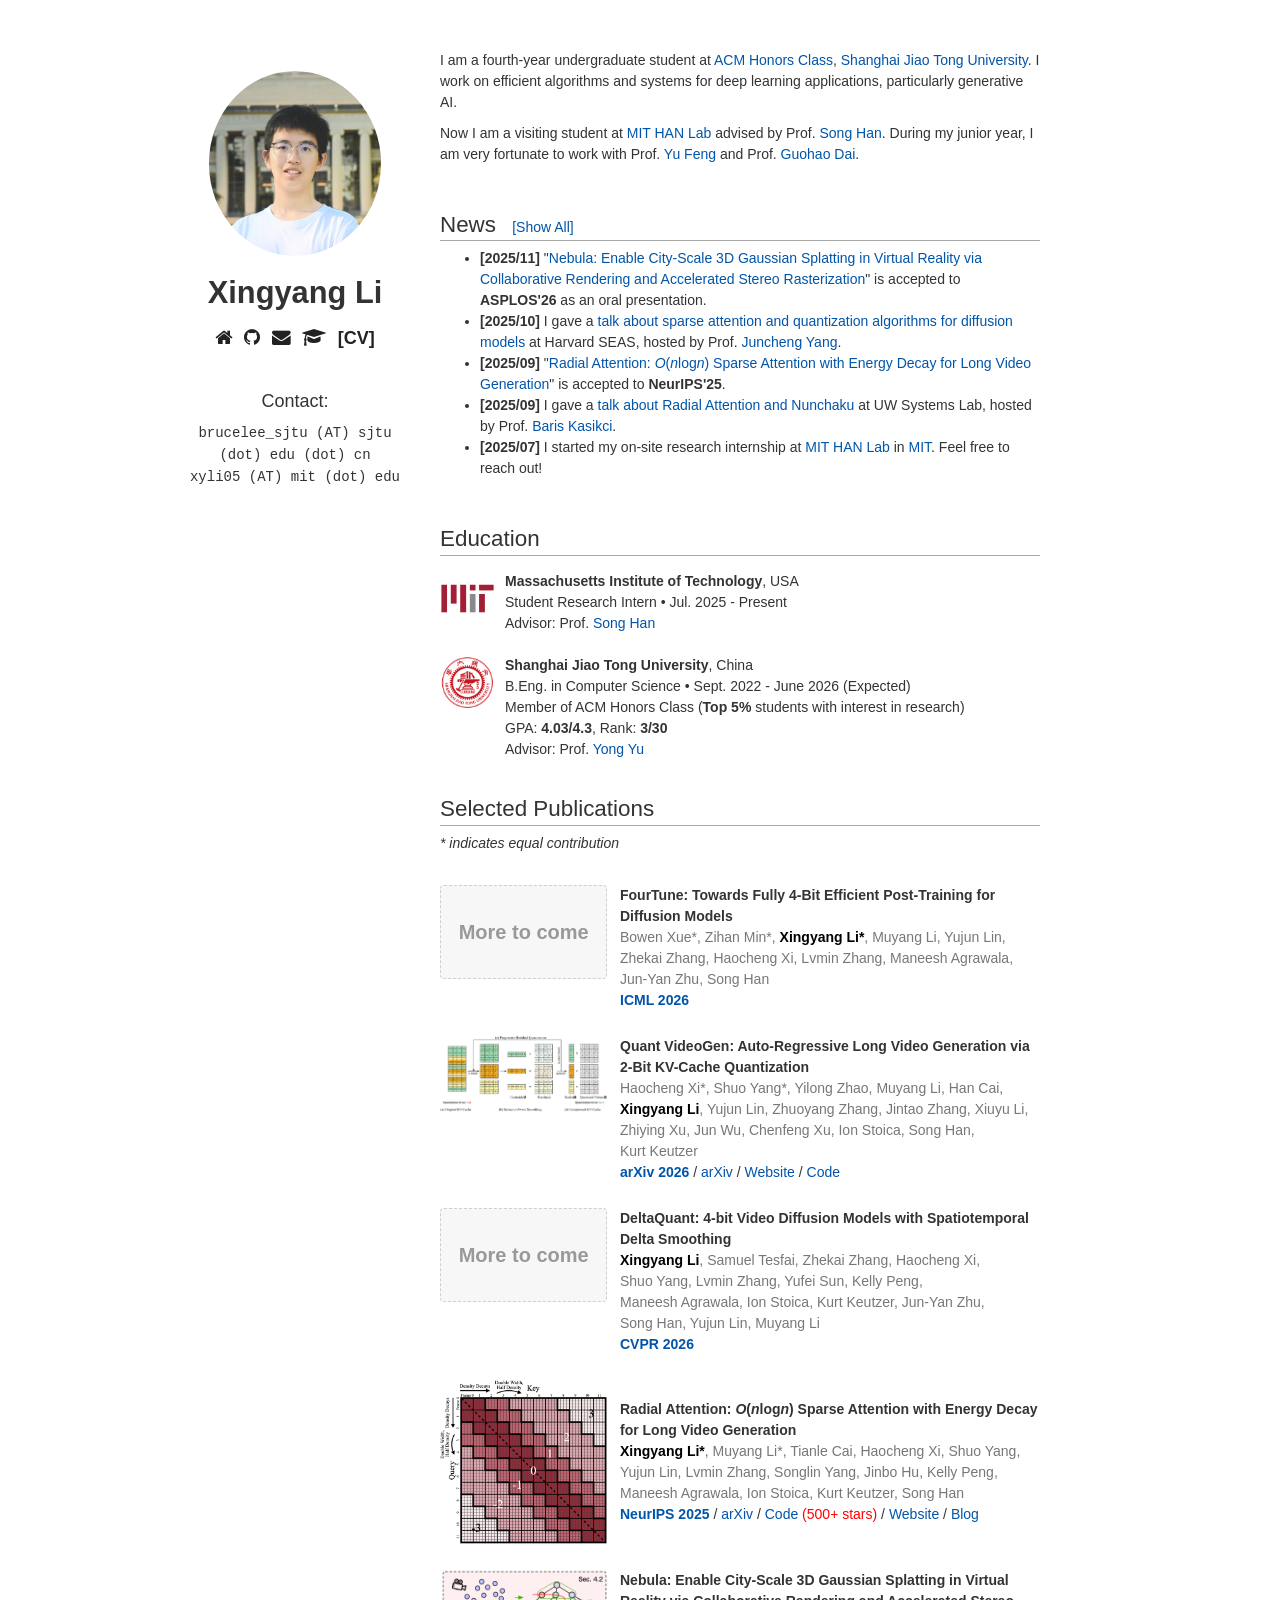
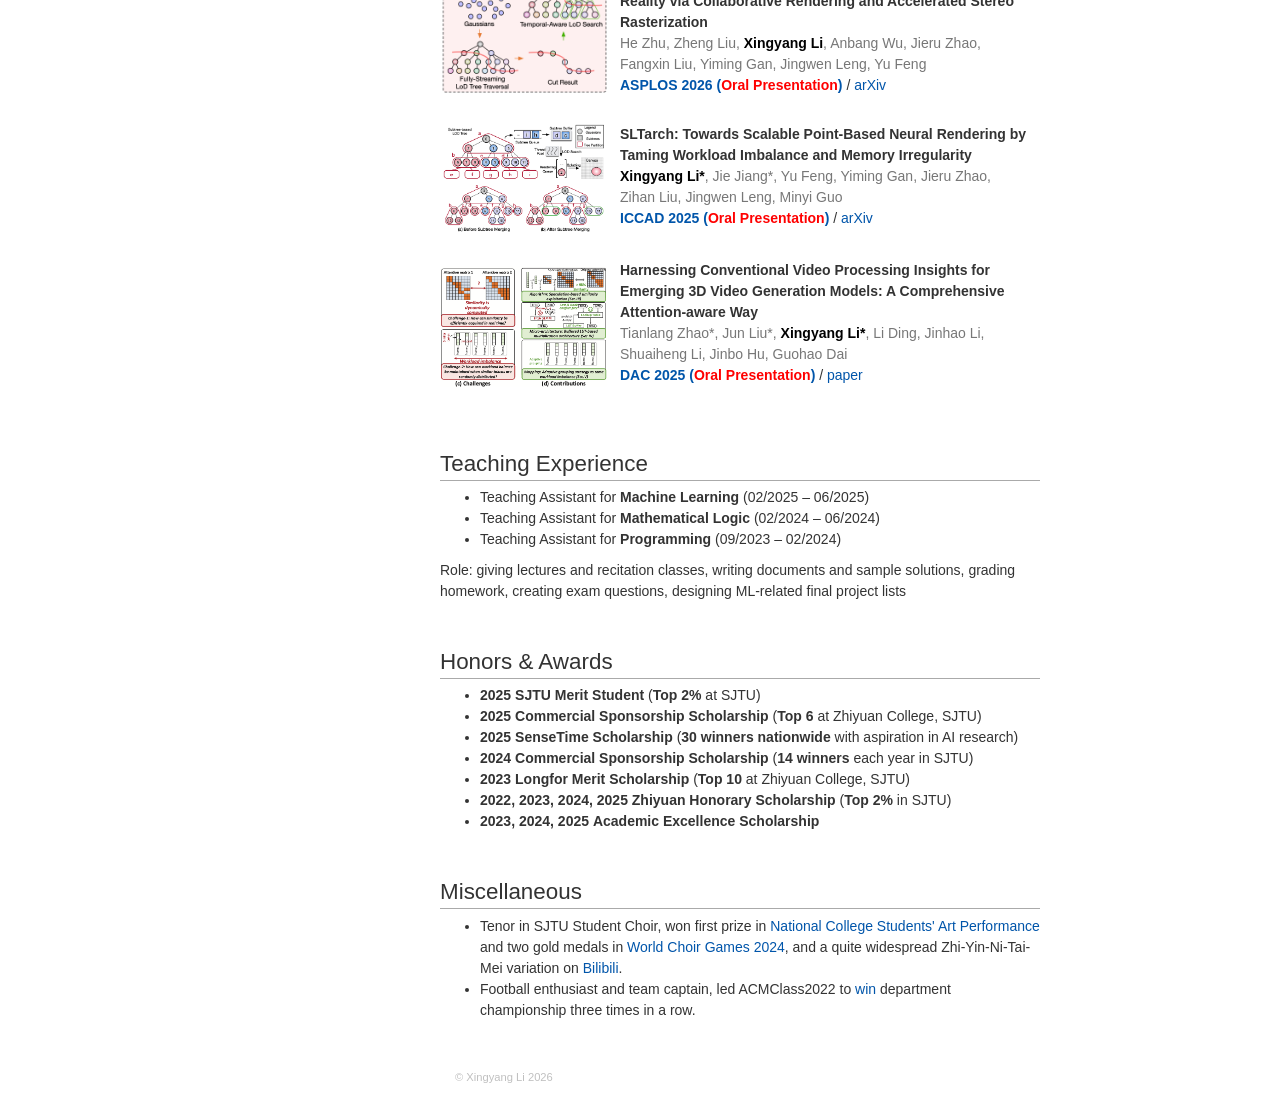
==== index.html @ 93eadad4 "Revert "temp: blank site for visa appointment (revert this commit to restore)" This reverts commit d" ====
<!doctype html>
<html>
  <head>
    <!-- Global Site Tag (gtag.js) - Google Analytics -->
    <script async src="https://www.googletagmanager.com/gtag/js?id=UA-106869316-1"></script>
    <script>
      window.dataLayer = window.dataLayer || [];
      function gtag(){dataLayer.push(arguments)};
      gtag('js', new Date());

      gtag('config', 'UA-106869316-1');
    </script>

    <!-- Disable cache -->
    <meta http-equiv='cache-control' content='no-cache'> 
    <meta http-equiv='expires' content='0'> 
    <meta http-equiv='pragma' content='no-cache'>

    <meta charset="utf-8">
    <meta http-equiv="X-UA-Compatible" content="chrome=1">
    <title>Xingyang Li's Homepage</title>

    <link rel="icon" type="image/png" href="./images/ACMClass.png">
    <link rel="stylesheet" href="stylesheets/styles.css">
    <link rel="stylesheet" href="stylesheets/pygment_trac.css">
    <link rel="stylesheet" href="stylesheets/bootstrap.min.css">
    <link rel="stylesheet" href="stylesheets/font-awesome.min.css">

    <link rel="stylesheet" href="stylesheets/special.css">
    <style>
      /* Match https://www.linji.me typography and spacing */
      body {
        font-family: "lucida grande", "lucida sans unicode", lucida, "Helvetica Neue", Helvetica, Arial, sans-serif !important;
        font-size: 14px !important;
        line-height: 1.5 !important;
        padding: 50px !important;
      }

      h1 {
        font-family: "lucida grande", "lucida sans unicode", lucida, "Helvetica Neue", Helvetica, Arial, sans-serif !important;
        font-size: 250% !important;
      }

      h2 {
        font-size: 160% !important;
      }

      h3 {
        font-size: 110% !important;
      }

      .wrapper {
        width: 800px !important;
        max-width: none !important;
        margin: 0 auto !important;
      }

      header {
        width: 230px !important;
        float: left !important;
        position: fixed !important;
        transform: translateX(-60px) !important;
        padding-right: 0 !important;
      }

      section {
        width: 600px !important;
        float: right !important;
        box-sizing: border-box !important;
        padding-left: 0 !important;
        margin-left: 0 !important;
      }

      @media print, screen and (max-width: 1100px) {
        div.wrapper {
          width: auto !important;
          max-width: 760px !important;
          margin: 0 auto !important;
        }

        header,
        section,
        footer {
          float: none !important;
          position: static !important;
          width: 100% !important;
          max-width: 760px !important;
          margin-left: auto !important;
          margin-right: auto !important;
        }

        header {
          transform: none !important;
          padding-right: 0 !important;
          text-align: center !important;
          margin-bottom: 20px !important;
        }

        header h1,
        header h4,
        header p,
        header div {
          text-align: center !important;
        }

        header .image.avatar {
          display: block !important;
          margin: 0 auto 16px auto !important;
        }

        header .image.avatar img {
          display: block !important;
          width: 180px !important;
          max-width: 55vw !important;
          margin: 0 auto !important;
        }

        section {
          padding-left: 0 !important;
          margin: 0 !important;
        }
      }

      @media print, screen and (max-width: 480px) {
        body {
          padding: 15px !important;
        }
      }
    </style>


    <meta name="viewport" content="width=device-width">
    
    <!--[if lt IE 9]>
    <script src="//html5shiv.googlecode.com/svn/trunk/html5.js"></script>
    <![endif]-->

  </head>

  <body>
    <div class="wrapper">
      <header>
        <br />
        <div align="center">
            <span class="image avatar" >
    		  <img src="images/self-202509.jpg" ></img>
            </span>
        </div>
        <h1><b>Xingyang Li</b></h1>

        <p>
            <a href="https://acm.sjtu.edu.cn/~xyli"><font color="#222"><i class="fa fa-home fa-lg"></i></font></a> &nbsp
            <a href="https://github.com/radioheading"><font color="#222"><i class="fa fa-github fa-lg"></i> </font></a> &nbsp
            <a href="mailto:brucelee_sjtu@sjtu.edu.cn"><font color="#222"><i class="fa fa-envelope fa-lg"></i> </font></a> &nbsp
            <a href="https://scholar.google.com/citations?user=BbEZr2gAAAAJ&hl=en"><font color="#222"><i class="fa fa-graduation-cap fa-lg"></i> </font></a> &nbsp
            <a href="files/xingyangli_CV.pdf"><font color="#222" style="font-size: 18px; vertical-align: middle;"><b>[CV]</b></font></a>
        </p>
        <br />

        <h4>Contact:</h4>
        <p>
            <div><font face="courier">brucelee_sjtu (AT) sjtu (dot) edu (dot) cn </font> </div>
            <div><font face="courier">xyli05 (AT) mit (dot) edu </font> </div>
        </p>

        
      </header>


      <section class="outer">
      		<!-- About Me -->
      		<section  id="about">
	    	    <!-- <h2>About Me</h2> -->
                    <p>I am a fourth-year undergraduate student at <a href="https://acm.sjtu.edu.cn">ACM Honors Class</a>, <a href="https://www.sjtu.edu.cn/">Shanghai Jiao Tong University</a>. I work on efficient algorithms and systems for deep learning applications, particularly generative AI.</p>

	    			<p>Now I am a visiting student at <a href="https://hanlab.mit.edu/">MIT HAN Lab</a> advised by Prof. <a href="https://songhan.mit.edu/">Song Han</a>. During my junior year, I am very fortunate to work with Prof. <a href="https://yufenguofr.github.io">Yu Feng</a> and Prof. <a href="https://dai.sjtu.edu.cn/pepledetail.html?id=218">Guohao Dai</a>.</p>

				</section>

            <!-- News -->
            <section id="news">
                <h2>News
                    <span id="news-toggle" style="cursor: pointer; font-size: 14px; color: #0055AA; margin-left: 10px;">[Show All]</span>
                </h2>
                <ul id="news-list">
                    <li><b>[2025/11]</b> "<a href="https://arxiv.org/abs/2512.20495">Nebula: Enable City-Scale 3D Gaussian Splatting in Virtual Reality via Collaborative Rendering and Accelerated Stereo Rasterization</a>" is accepted to <b>ASPLOS'26</b> as an oral presentation.</li>
                    <li><b>[2025/10]</b> I gave a <a href="images/HarvardTalk.jpg">talk about sparse attention and quantization algorithms for diffusion models</a> at Harvard SEAS, hosted by Prof. <a href="https://junchengyang.com">Juncheng Yang</a>.</li>
                    <li><b>[2025/09]</b> "<a href="https://arxiv.org/abs/2506.19852">Radial Attention: <i>O</i>(<i>n</i>log<i>n</i>) Sparse Attention with Energy Decay for Long Video Generation</a>" is accepted to <b>NeurIPS'25</b>.</li>
                    <li><b>[2025/09]</b> I gave a <a href="images/UWTalk.jpg">talk about Radial Attention and Nunchaku</a> at UW Systems Lab, hosted by Prof. <a href="https://homes.cs.washington.edu/~baris/">Baris Kasikci</a>.</li>
                    <li><b>[2025/07]</b> I started my on-site research internship at <a href="https://hanlab.mit.edu/">MIT HAN Lab</a> in <a href="https://mit.edu/">MIT</a>. Feel free to reach out!</li>
                    <li class="news-hidden" style="display: none;"><b>[2025/07]</b> "<a href="https://arxiv.org/abs/2507.21499">SLTarch: Towards Scalable Point-Based Neural Rendering by Taming Workload Imbalance and Memory Irregularity</a>" is accepted to <b>ICCAD'25</b>.</li>
                    <li class="news-hidden" style="display: none;"><b>[2025/04]</b> "Our final paper of the course Computer Vision <a href="https://arxiv.org/abs/2501.15058">KETA: Kinematic-Phrases-Enhanced Text-to-Motion Generation via Fine-grained Alignment</a>" is accepted to <b>IJCNN'25</b>.</li>
                    <li class="news-hidden" style="display: none;"><b>[2025/02]</b> "<a href="https://dai.sjtu.edu.cn/my_file/pdf/64e0dc2d-66d6-46b6-9ea1-99c90e1cf293.pdf">Harnessing Conventional Video Processing Insights for Emerging 3D Video Generation Models: A Comprehensive Attention-aware Way</a>" is accepted to <b>DAC'25</b>.</li>
                    <li class="news-hidden" style="display: none;"><b>[2025/02]</b> I became the teaching assistant of the course <b>Machine Learning</b> (CS3308@SJTU, 2025 Spring), taught by Prof. Weinan Zhang.</li>
                    <li class="news-hidden" style="display: none;"><b>[2024/07]</b> Ended a wonderful period with SJTU Student Choir in <b>World Choir Games 2024</b> in Auckland, New Zealand. We earned <b>two gold medals</b> and one area championship!</li>
                    <li class="news-hidden" style="display: none;"><b>[2024/02]</b> I became the teaching assistant of the course <b>Mathematical Logic</b> (CS2950@SJTU, 2024 Spring), taught by Prof. Qiang Yin.</li>
                    <li class="news-hidden" style="display: none;"><b>[2023/09]</b> I became the teaching assistant of the course <b>Programming</b> (CS1953@SJTU, 2023 Fall).</li>
                    <li class="news-hidden" style="display: none;"><b>[2022/08]</b> I was admitted to <b>ACM Honors Class</b>, Zhiyuan College, Shanghai Jiao Tong University.</li>
                </ul>
            </section>
			
			<!-- Education -->
			<section  id="education">
	            <h2>Education</h2>
	            <div class="media">
                    <table width="100%" align="center" border="0">
                        <span class="pull-left"><img src="./images/mit.png" width="55px" height="55px"/></span>
                        <div class="media-body">
                            <div><span style="font-weight: bold">Massachusetts Institute of Technology</span>, USA </div>
                            <div>Student Research Intern &bull; Jul. 2025 - Present </div>
                            <div>Advisor: Prof. <a href="https://songhan.mit.edu/">Song Han</a></div>
                        </div>
                    </table>
                    <br>
                    <table width="100%" align="center" border="0">
    	                <span class="pull-left"><img src="./images/sjtu.png" width="55px" height="55px"/></span>
    	                <div class="media-body">
    	                    <div><span style="font-weight: bold">Shanghai Jiao Tong University</span>, China </div>
    	                    <div>B.Eng. in Computer Science &bull; Sept. 2022 - June 2026 (Expected)</div>
                            <div>Member of ACM Honors Class (<b>Top 5%</b> students with interest in research)</div>
                            <div>GPA: <b>4.03/4.3</b>, Rank: <b>3/30</b></div>
                            <div>Advisor: Prof. <a href="https://apex.sjtu.edu.cn/members/yyu">Yong Yu</a></div>
    	                </div>
                    </table>
	            </div>
        	</section>
			
            <!-- Research -->
            <section  id="research">
	            <h2>Selected Publications</h2>
                <p><i>* indicates equal contribution</i></p>

                <br>  <!--some padding-->

                <!-- FourTune -->
                <section class="pub">
                    <table width="100%" align="center" border="0">
                        <tr>
                            <td width="30%" valign="top">
                                <div class="paper-placeholder" aria-label="FourTune image placeholder">More to come</div>
                            </td>
                            <td width="70%" align="center">
                                <div class="title">FourTune: Towards Fully 4-Bit Efficient Post-Training for Diffusion Models</div>
                                <div class="authors">
                                  <span class="author">Bowen Xue*</span>,
                                  <span class="author">Zihan Min*</span>,
                                  <span class="me">Xingyang Li*</span>,
                                  <span class="author">Muyang Li</span>,
                                  <span class="author">Yujun Lin</span>,
                                  <span class="author">Zhekai Zhang</span>,
                                  <span class="author">Haocheng Xi</span>,
                                  <span class="author">Lvmin Zhang</span>,
                                  <span class="author">Maneesh Agrawala</span>,
                                  <span class="author">Jun-Yan Zhu</span>,
                                  <span class="author">Song Han</span>
                                </div>
                                <div>
                                    <span class="tag"><b>ICML 2026</b></span>
                                </div>
                            </td>
                        </tr>
                    </table>
                </section>

                <!-- Quant VideoGen -->
                <section class="pub">
                    <table width="100%" align="center" border="0">
                        <tr>
                            <td width="30%" valign="top">
                                <a href="https://arxiv.org/abs/2602.02958" class="image"><img src="images/quant-videogen-fig4.png" width="93%" alt="Quant VideoGen Figure 4"></a>
                            </td>
                            <td width="70%" align="center">
                                <div class="title">Quant VideoGen: Auto-Regressive Long Video Generation via 2-Bit KV-Cache Quantization</div>
                                <div class="authors">
                                  <span class="author">Haocheng Xi*</span>,
                                  <span class="author">Shuo Yang*</span>,
                                  <span class="author">Yilong Zhao</span>,
                                  <span class="author">Muyang Li</span>,
                                  <span class="author">Han Cai</span>,
                                  <span class="me">Xingyang Li</span>,
                                  <span class="author">Yujun Lin</span>,
                                  <span class="author">Zhuoyang Zhang</span>,
                                  <span class="author">Jintao Zhang</span>,
                                  <span class="author">Xiuyu Li</span>,
                                  <span class="author">Zhiying Xu</span>,
                                  <span class="author">Jun Wu</span>,
                                  <span class="author">Chenfeng Xu</span>,
                                  <span class="author">Ion Stoica</span>,
                                  <span class="author">Song Han</span>,
                                  <span class="author">Kurt Keutzer</span>
                                </div>
                                <div>
                                    <span class="tag"><b>arXiv 2026</b></span> /
                                    <span class="tag"><a href="https://arxiv.org/abs/2602.02958">arXiv</a></span> /
                                    <span class="tag"><a href="https://svg-project.github.io/qvg">Website</a></span> /
                                    <span class="tag"><a href="https://github.com/svg-project/Quant-VideoGen">Code</a></span>
                                </div>
                            </td>
                        </tr>
                    </table>
                </section>

                <!-- DeltaQuant -->
                <section class="pub">
                    <table width="100%" align="center" border="0">
                        <tr>
                            <td width="30%" valign="top">
                                <div class="paper-placeholder" aria-label="DeltaQuant image placeholder">More to come</div>
                            </td>
                            <td width="70%" align="center">
                                <div class="title">DeltaQuant: 4-bit Video Diffusion Models with Spatiotemporal Delta Smoothing</div>
                                <div class="authors">
                                  <span class="me">Xingyang Li</span>,
                                  <span class="author">Samuel Tesfai</span>,
                                  <span class="author">Zhekai Zhang</span>,
                                  <span class="author">Haocheng Xi</span>,
                                  <span class="author">Shuo Yang</span>,
                                  <span class="author">Lvmin Zhang</span>,
                                  <span class="author">Yufei Sun</span>,
                                  <span class="author">Kelly Peng</span>,
                                  <span class="author">Maneesh Agrawala</span>,
                                  <span class="author">Ion Stoica</span>,
                                  <span class="author">Kurt Keutzer</span>,
                                  <span class="author">Jun-Yan Zhu</span>,
                                  <span class="author">Song Han</span>,
                                  <span class="author">Yujun Lin</span>,
                                  <span class="author">Muyang Li</span>
                                </div>
                                <div>
                                    <span class="tag"><b>CVPR 2026</b></span>
                                </div>
                            </td>
                        </tr>
                    </table>
                </section>

                <!-- Radial Attention -->
                <section class="pub">
                    <table width="100%" align="center" border="0">
                        <tr>
                            <td width="30%" valign="top">
                                <a href="https://hanlab.mit.edu/projects/radial-attention" class="image"><img src="images/radial-attention.jpg" width="93%" alt="Radial Attention"></a>
                            </td>
                            <td width="70%" align="center">
                                <div class="title">Radial Attention: <i>O</i>(<i>n</i>log<i>n</i>) Sparse Attention with Energy Decay for Long Video Generation</div>
                                <div class="authors">
                                  <span class="me">Xingyang Li*</span>,
                                  <span class="author">Muyang Li*</span>,
                                  <span class="author">Tianle Cai</span>,
                                  <span class="author">Haocheng Xi</span>,
                                  <span class="author">Shuo Yang</span>,
                                  <span class="author">Yujun Lin</span>,
                                  <span class="author">Lvmin Zhang</span>,
                                  <span class="author">Songlin Yang</span>,
                                  <span class="author">Jinbo Hu</span>,
                                  <span class="author">Kelly Peng</span>,
                                  <span class="author">Maneesh Agrawala</span>,
                                  <span class="author">Ion Stoica</span>,
                                  <span class="author">Kurt Keutzer</span>,
                                  <span class="author">Song Han</span>
                                </div>
                                <div>
                                    <span class="tag"><b>NeurIPS 2025</b></span> /
                                    <span class="tag"><a href="https://arxiv.org/abs/2506.19852">arXiv</a></span> /
                                    <span class="tag"><a href="https://github.com/mit-han-lab/radial-attention">Code</a> <span style="color: red;">(500+ stars)</span></span> /
                                    <span class="tag"><a href="https://hanlab.mit.edu/projects/radial-attention">Website</a></span> /
                                    <span class="tag"><a href="https://hanlab.mit.edu/blog/radial-attention">Blog</a></span>
                                </div>
                            </td>
                        </tr>
                    </table>
                </section>

                <!-- nebula -->
                <section class="pub">
                    <table width="100%" align="center" border="0">
                        <tr>
                            <td width="30%" valign="top">
                                <img src="images/nebula.png" width="93%" alt="Nebula">
                            </td>
                            <td width="70%" align="center">
                                <div class="title">Nebula: Enable City-Scale 3D Gaussian Splatting in Virtual Reality via Collaborative Rendering and Accelerated Stereo Rasterization</div>
                                <div class="authors">
                                  <span class="author">He Zhu</span>,
                                  <span class="author">Zheng Liu</span>,
                                  <span class="me">Xingyang Li</span>,
                                  <span class="author">Anbang Wu</span>,
                                  <span class="author">Jieru Zhao</span>,
                                  <span class="author">Fangxin Liu</span>,
                                  <span class="author">Yiming Gan</span>,
                                  <span class="author">Jingwen Leng</span>,
                                  <span class="author">Yu Feng</span>
                                </div>
                                <div>
                                    <span class="tag"><b>ASPLOS 2026 (<span style="color: red;">Oral Presentation</span>)</b></span> /
                                    <span class="tag"><a href="https://arxiv.org/abs/2512.20495">arXiv</a></span>
                                </div>
                            </td>
                        </tr>
                    </table>
                </section>

                <!-- SLTarch -->
                <section class="pub">
                    <table width="100%" align="center" border="0">
                        <tr>
                            <td width="30%" valign="top">
                                <a href="https://arxiv.org/abs/2507.21499" class="image"><img src="images/SLTarch_combined.png" width="93%" alt="SLTarch"></a>
                            </td>
                            <td width="70%" align="center">
                                <div class="title">SLTarch: Towards Scalable Point-Based Neural Rendering by Taming Workload Imbalance and Memory Irregularity</div>
                                <div class="authors">
                                  <span class="me">Xingyang Li*</span>,
                                  <span class="author">Jie Jiang*</span>,
                                  <span class="author">Yu Feng</span>,
                                  <span class="author">Yiming Gan</span>,
                                  <span class="author">Jieru Zhao</span>,
                                  <span class="author">Zihan Liu</span>,
                                  <span class="author">Jingwen Leng</span>,
                                  <span class="author">Minyi Guo</span>
                                </div>
                                <div>
                                    <span class="tag"><b>ICCAD 2025 (<span style="color: red;">Oral Presentation</span>)</b></span> /
                                    <span class="tag"><a href="https://arxiv.org/abs/2507.21499">arXiv</a></span>
                                </div>
                            </td>
                        </tr>
                    </table>
                </section>

                <!-- DAC Paper -->
                <section class="pub">
                    <table width="100%" align="center" border="0">
                        <tr>
                            <td width="30%" valign="top">
                                <a href="https://dai.sjtu.edu.cn/my_file/pdf/64e0dc2d-66d6-46b6-9ea1-99c90e1cf293.pdf" class="image"><img src="images/harness.png" width="93%" alt="Harnessing Conventional Video Processing"></a>
                            </td>
                            <td width="70%" align="center">
                                <div class="title">Harnessing Conventional Video Processing Insights for Emerging 3D Video Generation Models: A Comprehensive Attention-aware Way</div>
                                <div class="authors">
                                  <span class="author">Tianlang Zhao*</span>,
                                  <span class="author">Jun Liu*</span>,
                                  <span class="me">Xingyang Li*</span>,
                                  <span class="author">Li Ding</span>,
                                  <span class="author">Jinhao Li</span>,
                                  <span class="author">Shuaiheng Li</span>,
                                  <span class="author">Jinbo Hu</span>,
                                  <span class="author">Guohao Dai</span>
                                </div>
                                <div>
                                    <span class="tag"><b>DAC 2025 (<span style="color: red;">Oral Presentation</span>)</b></span> /
                                    <span class="tag"><a href="https://dl.acm.org/doi/10.1109/DAC63849.2025.11132992">paper</a></span>
                                </div>
                            </td>
                        </tr>
                    </table>
                </section>


            </section>

            <!-- Academic Service -->
            <section  id="work">
                <h2>Teaching Experience</h2>
                <ul>
                    <li>Teaching Assistant for <b>Machine Learning</b> (02/2025 – 06/2025)</li>
                    <li>Teaching Assistant for <b>Mathematical Logic</b> (02/2024 – 06/2024)</li>
                    <li>Teaching Assistant for <b>Programming</b> (09/2023 – 02/2024)</li>
                </ul>
                <p>Role: giving lectures and recitation classes, writing documents and sample solutions, grading homework, creating exam questions, designing ML-related final project lists</p>
            </section>

            <!-- Honors -->
            <section  id="honors">
                <h2>Honors & Awards</h2>
                <ul>
                    <li><b>2025</b> <b>SJTU Merit Student</b> (<b>Top 2%</b> at SJTU)</li>
                    <li><b>2025</b> <b>Commercial Sponsorship Scholarship</b> (<b>Top 6</b> at Zhiyuan College, SJTU)</li>
                    <li><b>2025</b> <b>SenseTime Scholarship</b> (<b>30 winners nationwide</b> with aspiration in AI research)</li>
                    <li><b>2024</b> <b>Commercial Sponsorship Scholarship</b> (<b>14 winners</b> each year in SJTU)</li>
                    <li><b>2023</b> <b>Longfor Merit Scholarship</b> (<b>Top 10</b> at Zhiyuan College, SJTU)</li>
                    <li><b>2022, 2023, 2024, 2025</b> <b>Zhiyuan Honorary Scholarship</b> (<b>Top 2%</b> in SJTU)</li>
                    <li><b>2023, 2024, 2025</b> <b>Academic Excellence Scholarship</b></li>
                </ul>
            </section>

            <!-- Miscellaneous -->
            <section id="miscellaneous">
                <h2>Miscellaneous</h2>
                <ul>
                    <li>Tenor in SJTU Student Choir, won first prize in <a href="images/xiangyang.jpg">National College Students' Art Performance</a> and two gold medals in <a href="images/aukland.jpg">World Choir Games 2024</a>, and a quite widespread Zhi-Yin-Ni-Tai-Mei variation on <a href="https://www.bilibili.com/video/BV1Dd4y1s73X/?spm_id_from=333.337.search-card.all.click">Bilibili</a>.</li>
                    <li>Football enthusiast and team captain, led ACMClass2022 to <a href="images/2024ASF.jpg">win</a> department championship three times in a row.</li>
                </ul>
            </section>


        </section>

        <section id="footer">
			<div class="container">
				<ul class="copyright">
					<li>&copy; Xingyang Li 2026</li>
				</ul>
			</div>
		</section>
    <script src="javascripts/scale.fix.js"></script>

    <!-- News Toggle Script -->
    <script>
        document.addEventListener('DOMContentLoaded', function() {
            const toggle = document.getElementById('news-toggle');
            const hiddenItems = document.querySelectorAll('.news-hidden');
            let isExpanded = false;

            toggle.addEventListener('click', function() {
                if (isExpanded) {
                    hiddenItems.forEach(item => item.style.display = 'none');
                    toggle.textContent = '[Show All]';
                    isExpanded = false;
                } else {
                    hiddenItems.forEach(item => item.style.display = 'list-item');
                    toggle.textContent = '[Collapse]';
                    isExpanded = true;
                }
            });
        });
    </script>
  </body>
</html>
<!-- ALL CONTENT BELOW IS COMMENTED OUT (Ji Lin's old publications)

                AWQ
                <section class="pub">
                    <table width="100%" align="center" border="0">
                        <tr>
                            <td width="25%" valign="top">
                                <a href="https://arxiv.org/abs/2211.10438" class="image"><img src="images/awq.png" width="93%" alt=""></a>
                            </td>
                            <td width="75%" align="center">
                                <div class="title">AWQ: Activation-aware Weight Quantization for LLM Compression and Acceleration</div>
                                <div class="authors">
                                  <span class="me">Ji Lin*</span>,
                                  <span class="author">Jiaming Tang*</span>,
                                  <span class="author">Haotian Tang</span>,
                                  <span class="author">Shang Yang</span>,
                                  <span class="author">Xingyu Dang</span>,
                                  <span class="author">Song Han</span>,
                                </div>
                                <div>
                                    <span class="tag"><a href="https://arxiv.org/abs/2306.00978"><b>MLSys 2024</b></a></span> /
                                    <span class="tag"><a href="https://arxiv.org/abs/2306.00978">arXiv</a></span> /
                                    <span class="tag"><a href="https://github.com/mit-han-lab/llm-awq">Code</a></span> /
                                    <span class="tag"><a href="https://github.com/mit-han-lab/llm-awq/tree/main/tinychat">TinyChat🔥</a></span> 
                                </div>
                                <div>
                                    <b>Integration</b>: 
                                    <a href="https://github.com/NVIDIA/TensorRT-LLM#key-features">NVIDIA TRT-LLM</a> /
                                    <a href="https://github.com/intel/neural-compressor/blob/master/neural_compressor/adaptor/torch_utils/awq.py">Intel Neural Compressor</a> /
                                    <a href="https://github.com/vllm-project/vllm/blob/main/vllm/model_executor/quantization_utils/awq.py">vLLM</a> /
                                    <a href="https://github.com/lm-sys/FastChat/blob/main/docs/awq.md">FastChat</a> /
                                    <a href="https://github.com/huggingface/text-generation-inference/pull/1054">HuggingFace TGI</a> /
                                    <a href=https://github.com/InternLM/lmdeploy>LMDeploy</a> /
                                    <a href=https://friendli.ai/blog/Unlocking-Efficiency-of-Serving-LLMs-with-Activation-aware-Weight-Quantization-AWQ-on-PeriFlow/>FriendliAI</a>
                                </div>
                                <span class='highlight'><a href="https://mlsys.org/virtual/2024/awards_detail">Best Paper Award</a></span>
                            </td>
                        </tr>
                    </table>
                </section>

                <!-- SmoothQuant -->
                <!-- <section class="pub">
                    <table width="100%" align="center" border="0">
                        <tr>
                            <td width="25%" valign="top">
                                <a href="https://arxiv.org/abs/2211.10438" class="image"><img src="images/smoothquant.png" width="93%" alt=""></a>
                            </td>
                            <td width="75%" align="center">
                                <div class="title">SmoothQuant: Accurate and Efficient Post-Training Quantization for Large Language Models</div>
                                <div class="authors">
                                  <span class="author">Guangxuan Xiao*</span>,
                                  <span class="me">Ji Lin*</span>,
                                  <span class="author">Mickael Seznec</span>,
                                  <span class="author">Julien Demouth</span>,
                                  <span class="author">Song Han</span>,
                                </div>
                                <div>
                                    <span class="tag"><a href="https://arxiv.org/abs/2211.02048"><b>ICML 2023</b></a></span> /
                                    <span class="tag"><a href="https://arxiv.org/abs/2211.10438">arXiv</a></span> /
                                    <span class="tag"><a href="https://github.com/mit-han-lab/smoothquant">Code</a></span> /
                                    <span class="tag"><a href="https://github.com/NVIDIA/FasterTransformer/blob/main/docs/gpt_guide.md#supported-features">Faster Transformer Integration</a></span> /
                                    <span class="tag"><a href="https://github.com/intel/neural-compressor/blob/master/docs/source/smooth_quant.md">Intel Neural Compressor Integration</a></span>
                                </div>
                            </td>
                        </tr>
                    </table>
                </section> -->

                <!-- PokeEngine -->
                <!-- <section class="pub">
                    <table width="100%" align="center" border="0">
                        <tr>
                            <td width="25%" valign="top">
                                <a href="" class="image"><img src="images/pokeengine.png" width="80%" alt=""></a>
                            </td>
                            <td width="75%" align="center">
                                <div class="title">PockEngine: Sparse and Efficient Fine-tuning in a Pocket</div>
                                <div class="authors">
                                  <span class="author">Ligeng Zhu</span>,
                                  <span class="author">Lanxiang Hu</span>,
                                  <span class="me">Ji Lin</span>,
                                  <span class="author">Wei-Ming Chen</span>,
                                  <span class="author">Wei-Chen Wang</span>,
                                  <span class="author">Chuang Gan</span>,
                                  <span class="author">Song Han</span>,
                                </div>
                                <div>
                                    <span class="tag"><a href="https://arxiv.org/abs/2310.17752"><b>MICRO-56</b></a></span> /
                                    <span class="tag"><a href="https://arxiv.org/abs/2310.17752">arXiv</a></span>
                                </div>
                            </td>
                        </tr>
                    </table>
                </section> -->

                <!-- SIGE -->
                <!-- <section class="pub">
                    <table width="100%" align="center" border="0">
                        <tr>
                            <td width="25%" valign="top">
                                <a href="https://arxiv.org/abs/2211.02048" class="image"><img src="images/sige.png" width="95%" alt=""></a>
                            </td>
                            <td width="75%" align="center">
                                <div class="title">Efficient Spatially Sparse Inference for Conditional GANs and Diffusion Models</div>
                                <div class="authors">
                                  <span class="author">Muyang Li</span>,
                                  <span class="me">Ji Lin</span>,
                                  <span class="author">Chenlin Meng</span>,
                                  <span class="author">Stefano Ermon</span>,
                                  <span class="author">Song Han</span>,
                                  <span class="author">Jun-Yan Zhu</span>
                                </div>
                                <div>
                                    <span class="tag"><a href="https://arxiv.org/abs/2211.02048"><b>NeurIPS 2022</b></a></span> /
                                    <span class="tag"><a href="https://arxiv.org/abs/2211.02048">arXiv</a></span> /
                                    <span class="tag"><a href="https://www.cs.cmu.edu/%7Esige/">Project Page</a></span> /
                                    <span class="tag"><a href="https://github.com/lmxyy/sige">Code</a></span> /
                                    <span class="tag"><a href="https://youtu.be/rDPotGoPPkQ">Video</a></span> 
                                </div>
                            </td>
                        </tr>
                    </table>
                </section> -->

                <!-- 256kb -->
                <!-- <section class="pub">
                    <table width="100%" align="center" border="0">
                        <tr>
                            <td width="25%" valign="top">
                                <a href="https://arxiv.org/pdf/2206.15472.pdf" class="image"><img src="images/256kb.png" width="95%" alt=""></a>
                            </td>
                            <td width="75%" align="center">
                                <div class="title">On-Device Training Under 256KB Memory</div>
                                <div class="authors">
                                  <span class="me">Ji Lin*</span>,
                                  <span class="author">Ligeng Zhu*</span>,
                                  <span class="author">Wei-Ming Chen</span>,
                                  <span class="author">Wei-Chen Wang</span>,
                                  <span class="author">Chuang Gan</span>,
                                  <span class="author">Song Han</span>
                                </div>
                                <div>
                                    <span class="tag"><a href="https://arxiv.org/pdf/2206.15472.pdf"><b>NeurIPS 2022</b></a></span> /
                                    <span class="tag"><a href="https://arxiv.org/pdf/2206.15472.pdf">arXiv</a></span> /
                                    <span class="tag"><a href="https://tinytraining.mit.edu">Project Page</a></span> 
                                </div>
                                <div>
                                    <b>Press</b>:
                                    <span class="tag"><a href="https://news.mit.edu/2022/machine-learning-edge-microcontroller-1004">MIT News</a> (<a href="https://web.mit.edu/spotlight/learning-edge/">homepage spotlight</a>)</span>
                                </div>
                            </td>
                        </tr>
                    </table>
                </section>

                NeAug -->
                <!-- <section class="pub">
                    <table width="100%" align="center" border="0">
                        <tr>
                            <td width="25%" valign="top">
                                <a href="https://arxiv.org/pdf/2110.08890.pdf" class="image"><img src="images/netaug.png" width="85%" alt=""></a>
                            </td>
                            <td width="75%" align="center">
                                <div class="title">Network Augmentation for Tiny Deep Learning</div>
                                <div class="authors">
                                  <span class="author">Han Cai</span>,
                                  <span class="author">Chuang Gan</span>,
                                  <span class="me">Ji Lin</span>,
                                  <span class="author">Song Han</span>
                                </div>
                                <div>
                                    <span class="tag"><a href="https://arxiv.org/pdf/2110.08890.pdf"><b>NeurIPS 2021</b></a></span> /
                                    <span class="tag"><a href="https://arxiv.org/pdf/2110.08890.pdf">arXiv</a></span> /
                                    <span class="tag"><a href="https://github.com/mit-han-lab/tinyml/tree/master/netaug">Code</a></span> 
                                </div>
                            </td>
                        </tr>
                    </table>
                </section> -->

                <!-- MCUNetV2 -->
                <!-- <section class="pub">
                    <table width="100%" align="center" border="0">
                        <tr>
                            <td width="25%" valign="top">
                                <a href="https://arxiv.org/pdf/2110.15352.pdf" class="image"><img src="images/mcunetv2.gif" width="95%" alt=""></a>
                            </td>
                            <td width="75%" align="center">
                                <div class="title">MCUNetV2: Memory-Efficient Patch-based Inference for Tiny Deep Learning</div>
                                <div class="authors">
                                  <span class="me">Ji Lin</span>,
                                  <span class="author">Wei-Ming Chen</span>,
                                  <span class="author">Han Cai</span>,
                                  <span class="author">Chuang Gan</span>,
                                  <span class="author">Song Han</span>
                                </div>
                                <div>
                                    <span class="tag"><a href="https://arxiv.org/pdf/2110.15352.pdf"><b>NeurIPS 2021</b></a></span> /
                                    <span class="tag"><a href="https://arxiv.org/pdf/2110.15352.pdf">arXiv</a></span> /
                                    <span class="tag"><a href="https://mcunet.mit.edu/">Project Page</a></span> 
                                </div>
                                <div>
                                    <b>Press</b>:
                                    <span class="tag"><a href="https://news.mit.edu/2021/tiny-machine-learning-design-alleviates-bottleneck-memory-usage-iot-devices-1208">MIT News</a></span> / 
                                    <span class="tag"><a href="https://bdtechtalks.com/2022/01/17/mcunetv2-tinyml-deep-learning-microcontrollers/">TechTalks</a></span> /
                                    <span class="tag"><a href="https://thenextweb.com/news/tinyml-deep-learning-microcontrollers-syndication">TheNextWeb</a></span> /
                                    <span class="tag"><a href="https://analyticsindiamag.com/solving-the-memory-bottleneck-problem-of-tinyml/">AIM</a></span> /
                                    <span class="tag"><a href="https://techmonitor.ai/technology/ai-and-automation/tinyml-putting-ai-in-iot-chips-a-question-of-memory">TechMonitor</a></span>
                                </div>
                            </td>
                        </tr>
                    </table>
                </section> -->

                <!-- Anycost GAN -->
                <!-- <section class="pub">
                    <table width="100%" align="center" border="0">
                        <tr>
                            <td width="25%" valign="top">
                                <a href="https://arxiv.org/pdf/2103.03243.pdf" class="image"><img src="images/anycost_gan.jpg" width="95%" alt=""></a>
                            </td>
                            <td width="75%" align="center">
                                <div class="title">Anycost GANs for Interactive Image Synthesis and Editing</div>
                                <div class="authors">
                                  <span class="me">Ji Lin</span>,
                                  <span class="author">Richard Zhang</span>,
                                  <span class="author">Frieder Ganz</span>,
                                  <span class="author">Song Han</span>,
                                  <span class="author">Jun-Yan Zhu</span>
                                </div>
                                <div>
                                    <span class="tag"><a href="https://arxiv.org/pdf/2103.03243.pdf"><b>CVPR 2021</b></a></span> /
                                    <span class="tag"><a href="https://arxiv.org/pdf/2103.03243.pdf">arXiv</a></span> /
                                    <span class="tag"><a href="https://hanlab.mit.edu/projects/anycost-gan/">Project Page</a></span> /
                                    <span class="tag"><a href="https://github.com/mit-han-lab/anycost-gan">Code</a></span> /
                                    <span class="tag"><a href="https://www.youtube.com/watch?v=_yEziPl9AkM">Video</a></span> /
                                    <span class="tag"><a href="https://youtu.be/_yEziPl9AkM?t=90">Demo Video</a></span> /
                                    <span class="tag"><a href="https://colab.research.google.com/github/mit-han-lab/anycost-gan/blob/master/notebooks/intro_colab.ipynb">Colab Tutorial</a></span>
                                </div>
                            </td>
                        </tr>
                    </table>
                </section>

                
                MCUNet -->
                <!-- <section class="pub">
                    <table width="100%" align="center" border="0">
                        <tr>
                            <td width="25%" valign="top">
                                <a href="https://arxiv.org/pdf/2007.10319.pdf" class="image"><img src="images/mcunet.png" width="90%" alt=""></a>
                            </td>
                            <td width="75%" align="center">
                                <div class="title">MCUNet: Tiny Deep Learning on IoT Devices</div>
                                <div class="authors">
                                  <span class="me">Ji Lin</span>,
                                  <span class="author">Wei-Ming Chen</span>,
                                  <span class="author">Yujun Lin</span>,
                                  <span class="author">John Cohn</span>,
                                  <span class="author">Chuang Gan</span>,
                                  <span class="author">Song Han</span>
                                </div>
                                <div>
                                    <span class="tag"><b>NeurIPS 2020</b></span> /
                                    <span class="tag"><a href="https://arxiv.org/pdf/2007.10319.pdf">arXiv</a></span> /
                                    <span class="tag"><a href="https://mcunet.mit.edu">Project Page</a></span> /
                                    <span class="tag"><a href="https://mcunet.mit.edu">Code</a></span> /
                                    <span class="tag"><a href="https://www.youtube.com/watch?v=YvioBgtec4U&feature=youtu.be">Demo Video</a></span> 
                                </div>
                                <div>
                                    <b>Press</b>:
                                    <span class="tag"><a href="https://news.mit.edu/2020/iot-deep-learning-1113">MIT News</a> (<a href="http://web.mit.edu/archive/spotlight/deep-learning-tiny-places/">homepage spotlight</a>)</span> /
                                    <span class="tag"><a href="https://www.wired.com/story/ai-algorithms-slimming-fit-fridge/">WIRED</a></span> /
                                    <span class="tag"><a href="http://www.mittrchina.com/news/5866">MIT TR-China</a></span> /
                                    <span class="tag"><a href="https://www.ibm.com/blogs/research/2020/12/ai-microcontrollers-smarter-iot/">IBM</a></span> /
                                    <span class="tag"><a href="https://www.morningbrew.com/emerging-tech/stories/2020/12/07/researchers-figured-fit-ai-ever-onto-internet-things-microchips">Morning Brew</a></span> /
                                    <span class="tag"><a href="https://staceyoniot.com/researchers-take-a-3-pronged-approach-to-edge-ai/">Stacey on IoT</a></span> /
                                    <span class="tag"><a href="https://www.analyticsinsight.net/amalgamating-ml-and-iot-in-smart-home-devices/">Analytics Insight</a></span> /
                                    <span class="tag"><a href="https://techable.jp/archives/142462">Techable</a></span> /
                                    <span class="tag"><a href="https://tendencias21.levante-emv.com/el-aprendizaje-profundo-impulsa-el-internet-de-las-cosas.html">Tendencias</a></span>
                                </div>
                                <span class='highlight'>Spotlight Presentation</span>
                            </td>
                        </tr>
                    </table>
                </section>  (commented out MCUNet) -->

                <!-- DiffAug -->
                <!-- <section class="pub">
                    <table width="100%" align="center" border="0">
                        <tr>
                            <td width="25%" valign="top">
                                <a href="https://arxiv.org/pdf/2006.10738" class="image"><img src="images/diffaug.jpg" width="90%" alt=""></a>
                            </td>
                            <td width="75%" align="center">
                                <div class="title">Differentiable Augmentation for Data-Efficient GAN Training</div>
                                <div class="authors">
                                  <span class="author">Shengyu Zhao</span>,
                                  <span class="author">Zhijian Liu</span>,
                                  <span class="me">Ji Lin</span>,
                                  <span class="author">Jun-Yan Zhu</span>,
                                  <span class="author">Song Han</span>
                                </div>
                                <div>
                                    <span class="tag"><b>NeurIPS 2020</b></span> /
                                    <span class="tag"><a href="https://arxiv.org/pdf/2006.10738">arXiv</a></span> /
                                    <span class="tag"><a href="https://hanlab.mit.edu/projects/data-efficient-gans/">Project Page</a></span> /
                                    <span class="tag"><a href="https://github.com/mit-han-lab/data-efficient-gans">Code</a></span> /
                                    <span class="tag"><a href="https://hanlab.mit.edu/projects/data-efficient-gans/slides.pdf">Slides</a></span> /
                                    <span class="tag"><a href="https://colab.research.google.com/gist/zsyzzsoft/5fbb71b9bf9a3217576bebae5de46fc2/data-efficient-gans.ipynb">Colab Tutorial</a></span> 
                                </div>
                                <div>
                                    <b>Press</b>:
                                    <span class="tag"><a href="https://venturebeat.com/2020/06/24/mits-technique-trains-state-of-the-art-gans-with-less-data/">VentureBeat</a></span>
                                </div>
                            </td>
                        </tr>
                    </table>
                </section> -->

                <!-- GAN Compression -->
                <!-- <section class="pub">
                    <table width="100%" align="center" border="0">
                        <tr>
                            <td width="25%" valign="top">
                                <a href="https://arxiv.org/pdf/2003.08936.pdf" class="image"><img src="images/gan_compression.jpg" width="90%" alt=""></a>
                            </td>
                            <td width="75%" align="center">
                                <div class="title">GAN Compression: Efficient Architectures for Interactive Conditional GANs</div>
                                <div class="authors">
                                  <span class="author">Muyang Li</span>,
                                  <span class="me">Ji Lin</span>,
                                  <span class="author">Yaoyao Ding</span>,
                                  <span class="author">Zhijian Liu</span>,
                                  <span class="author">Jun-Yan Zhu</span>,
                                  <span class="author">Song Han</span>
                                </div>
                                <div>
                                    <span class="tag"><a href="https://openaccess.thecvf.com/content_CVPR_2020/papers/Li_GAN_Compression_Efficient_Architectures_for_Interactive_Conditional_GANs_CVPR_2020_paper.pdf"><b>CVPR 2020</b></a></span> /
                                    <span class="tag"><a href="https://arxiv.org/pdf/2003.08936.pdf">arXiv</a></span> /
                                    <span class="tag"><a href="https://hanlab.mit.edu/projects/gancompression/">Project Page</a></span> /
                                    <span class="tag"><a href="https://github.com/mit-han-lab/gan-compression">Code</a></span> /
                                    <span class="tag"><a href="https://youtu.be/IwFLVQj10DA">Video</a></span> /
                                    <span class="tag"><a href="https://www.youtube.com/playlist?list=PL80kAHvQbh-r5R8UmXhQK1ndqRvPNw_ex">Demo Video</a></span> /
                                    <span class="tag"><a href="https://hanlab.mit.edu/projects/gancompression/resources/546-slides.pdf">Slides</a></span>
                                </div>
                            </td>
                        </tr>
                    </table>
                </section> -->

                <!-- APQ -->
                <!-- <section class="pub">
                    <table width="100%" align="center" border="0">
                        <tr>
                            <td width="25%" valign="top">
                                <a href="https://arxiv.org/pdf/2006.08509.pdf" class="image"><img src="images/apq.png" width="85%" alt=""></a>
                            </td>
                            <td width="75%" align="center">
                                <div class="title">APQ: Joint Search for Network Architecture, Pruning and Quantization Policy</div>
                                <div class="authors">
                                  <span class="author">Tianzhe Wang</span>,
                                  <span class="author">Kuan Wang</span>,
                                  <span class="author">Han Cai</span>,
                                  <span class="me">Ji Lin</span>,
                                  <span class="author">Zhijian Liu</span>,
                                  <span class="author">Hanrui Wang</span>,
                                  <span class="author">Yujun Lin</span>,
                                  <span class="author">Song Han</span>
                                </div>
                                <div>
                                    <span class="tag"><a href="https://openaccess.thecvf.com/content_CVPR_2020/papers/Wang_APQ_Joint_Search_for_Network_Architecture_Pruning_and_Quantization_Policy_CVPR_2020_paper.pdf"><b>CVPR 2020</b></a></span>  /
                                    <span class="tag"><a href="https://arxiv.org/pdf/2006.08509.pdf">arXiv</a></span> 
                                </div>
                            </td>
                        </tr>


                    </table>
                </section> -->

                <!-- Micro -->
                <!-- <section class="pub">
                    <table width="100%" align="center" border="0">
                        <tr>
                            <td width="25%" valign="top">
                                <a href="https://ieeexplore.ieee.org/abstract/document/8897011" class="image"><img src="images/automl_micro.png" width="85%" alt=""></a>
                            </td>
                            <td width="75%" align="center">
                                <div class="title">AutoML for Architecting Efficient and Specialized Neural Networks</div>
                                <div class="authors">
                                  <span class="author">Han Cai*</span>,
                                  <span class="me">Ji Lin*</span>,
                                  <span class="author">Yujun Lin*</span>,
                                  <span class="author">Zhijian Liu*</span>,
                                  <span class="author">Kuan Wang*</span>,
                                  <span class="author">Tianzhe Wang*</span>,
                                  <span class="author">Ligeng Zhu*</span>,
                                  <span class="author">Song Han</span>
                                </div>
                                <div>
                                    <span class="tag"><a href="https://ieeexplore.ieee.org/abstract/document/8897011"><b>IEEE Micro</b></a></span> 
                                </div>
                            </td>
                        </tr>


                    </table>
                </section> -->

                <!-- TSM -->
                <!-- <section class="pub">
                    <table width="100%" align="center" border="0">
                        <tr>
                            <td width="25%" valign="top">
                                <a href="https://arxiv.org/pdf/1811.08383.pdf" class="image"><img src="images/tsm.png" width="90%" alt=""></a>
                            </td>
                            <td width="75%" align="center">
                                <div class="title">TSM: Temporal Shift Module for Efficient Video Understanding</div>
                                <div class="authors">
                                  <span class="me">Ji Lin</span>,
                                  <span class="author"><a href="http://people.csail.mit.edu/ganchuang/">Chuang Gan</a></span>,
                                  <span class="author"><a href="http://songhan.mit.edu/">Song Han</a></span>
                                </div>
                                <div>
                                    <span class="tag"><a href=""><b>ICCV 2019</b></a></span> /
                                    <span class="tag"><a href="https://arxiv.org/pdf/1811.08383.pdf">arXiv</a></span>
                                </div>
                                <div class="title">Training Kinetics in 15 Minutes: Large-scale Distributed Training on Videos</div>
                                <div class="authors">
                                  <span class="me">Ji Lin</span>,
                                  <span class="author"><a href="http://people.csail.mit.edu/ganchuang/">Chuang Gan</a></span>,
                                  <span class="author"><a href="http://songhan.mit.edu/">Song Han</a></span>
                                </div>
                                <div>
                                    <span class="tag"><a href="http://learningsys.org/neurips19/"><b>NeurIPS 2019 Workshop</b></a></span> /
                                    <span class="tag"><a href="https://arxiv.org/abs/1910.00932">arXiv</a></span> 
                                    <br>
                                    <span class="tag"><a href="https://hanlab.mit.edu/projects/tsm/">Project Page</a></span> /
                                    <span class="tag"><a href="https://www.youtube.com/watch?v=Pk8PHpdiSOo">Demo</a></span> /
                                    <span class="tag"><a href="https://github.com/mit-han-lab/temporal-shift-module">Code</a></span>
                                </div>
                                <div><b>Press</b>: 
                                    <span class="tag"><a href="http://news.mit.edu/2019/faster-video-recognition-smartphone-era-1011">MIT News</a></span> /
                                    <span class="tag"><a href="https://www.technologyreview.com/f/614551/ai-computer-vision-algorithms-on-your-phone-mit-ibm/">MIT Technology Review</a></span> /
                                    <span class="tag"><a href="https://www.wired.com/story/technique-easier-ai-understand-videos/">WIRED</a></span> /
                                    <span class="tag"><a href="https://www.engadget.com/2019/10/09/mit-ibm-machine-learning-faster-video-recognition/?guccounter=1&guce_referrer=aHR0cHM6Ly90LmNvL3hQSHBUMlJtdXc_YW1wPTE&guce_referrer_sig=AQAAAMPjElPjCfQqcJfbfckoSUJnh3OuqTR0KC_Z6S8-3h4ruHQ2z2RA5uiy_RQPVGmDJ8JghLtfI4XH0gIQr9-UlAQuA_4MJwfEEY9GMq6Tl8YolX6AVBlObRlvSMQ2M35zqGnzhp7-Av5dyfUUBxJQhH7Zo8Y_p9uOkhgU_FKl9oYB">Engadget</a></span>/
                                    <span class="tag"><a href="https://news.developer.nvidia.com/new-mit-video-recognition-model-dramatically-improves-latency-on-edge-devices/?ncid=em-news-24390&mkt_tok=[base64]#cid=dlz_em-news_en-us">NVIDIA News</a></span> /
                                    <span class="tag"><a href="https://docs.nvidia.com/deeplearning/sdk/dali-developer-guide/docs/examples/use_cases/paddle/tsm/paddle-tsm.html">Industry Integration@NVIDIA</a></span>
                                </div>
                            </td>
                        </tr>
                    </table>
                </section> -->

                <!-- HAQ -->
                <!-- <section class="pub">
                    <table width="100%" align="center" border="0">
                        <tr>
                            <td width="25%" valign="top">
                                <a href="https://arxiv.org/pdf/1811.08886.pdf" class="image"><img src="images/haq.png" width="90%" alt=""></a>
                            </td>
                            <td width="75%" align="center">
                                <div class="title">HAQ: Hardware-Aware Automated Quantization</div>
                                <div class="authors">
                                  <span class="author">Kuan Wang*</span>,
                                  <span class="author"><a href="http://zhijianliu.com">Zhijian Liu*</a></span>,
                                  <span class="author"><a href="https://synxlin.github.io">Yujun Lin*</a></span>,
                                  <span class="me">Ji Lin</span>,
                                  <span class="author"><a href="http://songhan.mit.edu/">Song Han</a></span>
                                </div>
                                <div>
                                    <span class="tag"><a href="https://arxiv.org/abs/1811.08886"><b>CVPR 2019</b></a></span> /
                                    <span class="tag"><a href="https://arxiv.org/pdf/1811.08886.pdf">arXiv</a></span> 
                                </div>
                                <span class='highlight'>Oral Presentation</span> -->

                                <!-- <div class="title">Hardware-Centric AutoML for Mixed-Precision Quantization</div>
                                <div class="authors">
                                  <span class="author">Kuan Wang*</span>,
                                  <span class="author"><a href="http://zhijianliu.com">Zhijian Liu*</a></span>,
                                  <span class="author"><a href="https://synxlin.github.io">Yujun Lin*</a></span>,
                                  <span class="me">Ji Lin</span>,
                                  <span class="author"><a href="http://songhan.mit.edu/">Song Han</a></span>
                                </div>
                                <div>
                                    <span class="tag"><a href="https://arxiv.org/pdf/2008.04878.pdf"><b>IJCV</b></a></span> 
                                    <br>
                                    <span class="tag"><a href="https://hanlab.mit.edu/projects/haq/">Project Page</a></span> /
                                    <span class="tag"><a href="https://github.com/mit-han-lab/HAQ">Code</a></span>
                                </div>
                            </td>
                        </tr>


                    </table>
                </section> -->

                <!-- DQ -->
                <!-- 
                    <section class="pub">
                        <table width="100%" align="center" border="0">
                            <tr>
                                <td width="25%" valign="top">
                                    <a href="https://arxiv.org/abs/1904.08444" class="image"><img src="images/dq.png" width="90%" alt=""></a>
                                </td>
                                <td width="75%" align="center">
                                    <div class="title">Defensive Quantization: When Efficiency Meets Robustness</div>
                                    <div class="authors">
                                      <span class="me">Ji Lin</span>,
                                      <span class="author"><a href="http://people.csail.mit.edu/ganchuang/">Chuang Gan</a></span>,
                                      <span class="author"><a href="http://songhan.mit.edu/">Song Han</a></span>
                                    </div>
                                    <div>
                                        <span class="tag"><b>ICLR 2019</b></span> /
                                        <span class="tag"><a href="https://arxiv.org/abs/1904.08444">arXiv</a></span> / 
                                        <span class="tag"><a href="http://news.mit.edu/2019/improving-security-ai-moves-to-smartphones-0423">MIT News</a></span>
                                    </div>
                                </td>
                            </tr>
                        </table>
                    </section>
                -->


                <!-- AMC -->
                <!-- <section class="pub">
                    <table width="100%" align="center" border="0">
                        <tr>
                            <td width="25%" valign="top">
                                <a href="https://arxiv.org/abs/1802.03494" class="image"><img src="images/amc.png" width="90%" alt=""></a>
                            </td>
                            <td width="75%" align="center">
                                <div class="title">AMC: AutoML for Model Compression and Acceleration on Mobile Devices</div>
                                <div class="authors">
                                  <span class="author"><a href="http://yihui-he.github.io">Yihui He*</a></span>,
                                  <span class="me">Ji Lin*</span>,
                                  <span class="author"><a href="http://zhijianliu.com">Zhijian Liu</a></span>,
                                  <span class="author"><a href="http://hwang.me/">Hanrui Wang</a></span>,
                                  <span class="author"><a href="http://vision.stanford.edu/lijiali/">Li-Jia Li</a></span>,
                                  <span class="author"><a href="http://songhan.mit.edu/">Song Han</a></span>
                                </div>
                                <div>
                                    <span class="tag"><a href="https://hanlab.mit.edu/projects/amc/papers/amc_eccv.pdf"><b>ECCV 2018</b></a></span> /
                                    <span class="tag"><a href="https://arxiv.org/abs/1802.03494">arXiv</a></span> /
                                    <span class="tag"><a href="https://hanlab.mit.edu/projects/amc/">Project Page</a></span> /
                                    <span class="tag"><a href="files/AMC_poster.pdf">Poster</a></span> /
                                    <span class="tag"><a href="https://github.com/mit-han-lab/amc-release">Code</a></span>
                                </div>
                            </td>
                        </tr>


                    </table>
                </section>

                AdaLR -->
                <!-- <section class="pub">
                    <table width="100%" align="center" border="0">
                        <tr>
                            <td width="20%" valign="top">
                                <a href="images/adalr.png" class="image"><img src="images/adalr.png" width="90%" alt=""></a>
                            </td>
                            <td width="80%" align="center">
                                <div class="title">Adaptive Mixture of Low-Rank Factorizations for Compact Neural Modeling</div>
                                <div class="authors">
                                  <span class="author"><a href="http://web.cs.ucla.edu/~tingchen/">Ting Chen*</a></span>,
                                  <span class="me">Ji Lin*</span>,
                                  <span class="author"><a href="https://www.linkedin.com/in/tianl">Tian Lin</a></span>,
                                  <span class="author"><a href="http://songhan.mit.edu/">Song Han</a></span>,
                                  <span class="author"><a href="https://chongw.github.io">Chong Wang</a></span>,
                                  <span class="author"><a href="https://dennyzhou.github.io">Dengyong Zhou</a></span>
                                </div>
                                <div>
                                    <span class="tag"><a href="https://openreview.net/pdf?id=B1eHgu-Fim"><b>NeurIPS 2018 Workshop</b></a></span>
                                </div>
                            </td>
                        </tr>
                    </table>
                </section> -->


                <!-- RNP -->
                <!-- <section class="pub">
                    <table width="100%" align="center" border="0">
                        <tr>
                            <td width="25%" valign="top">
                                <a href="https://papers.nips.cc/paper/6813-runtime-neural-pruning.pdf" class="image"><img src="images/rnp.png" width="80%" alt=""></a>
                            </td>
                            <td width="75%" align="center">
                                <div class="title">Runtime Neural Pruning</div>
                                <div class="authors">
                                  <span class="me">Ji Lin*</span>,
                                  <span class="author"><a href="https://raoyongming.github.io/">Yongming Rao*</a></span>,
                                  <span class="author"><a href="https://sites.google.com/site/elujiwen/">Jiwen Lu</a></span>,
                                  <span class="author"><a href="https://www.tsinghua.edu.cn/publish/auen/1713/2011/20110506105532098625469/20110506105532098625469_.html">Jie Zhou</a></span>
                                </div>
                                <div>
                                    <span class="tag"><a href="https://papers.nips.cc/paper/6813-runtime-neural-pruning.pdf"><b>NIPS 2017</b></a></span>
                                </div>
                                <div class="title">Runtime Network Routing for Efficient Image Classification</div>
                                <div class="authors">
                                  <span class="author"><a href="https://raoyongming.github.io/">Yongming Rao</a></span>,
                                  <span class="author"><a href="https://sites.google.com/site/elujiwen/">Jiwen Lu</a></span>,
                                  <span class="me">Ji Lin</span>,
                                  <span class="author"><a href="https://www.tsinghua.edu.cn/publish/auen/1713/2011/20110506105532098625469/20110506105532098625469_.html">Jie Zhou</a></span>
                                </div>
                                <div>
                                    <span class="tag"><a href="https://ieeexplore.ieee.org/abstract/document/8510920"><b>T-PAMI</b></a></span>
                                </div>
                            </td>
                        </tr>
                    </table>
                </section> -->

                <!-- facegan -->
                <!-- <section class="pub">
                    <table width="100%" align="center" border="0">
                        <tr>
                            <td width="20%" valign="top">
                                <a href="images/facegan.png" class="image"><img src="images/facegan.png" width="80%" alt=""></a>
                            </td>
                            <td width="80%" align="center">
                                <div class="title">Learning Discriminative Aggregation Network for Video-based Face Recognition</div>
                                <div class="authors">
                                  <span class="author"><a href="https://raoyongming.github.io/">Yongming Rao</a></span>,
                                  <span class="me">Ji Lin</span>,
                                  <span class="author"><a href="https://sites.google.com/site/elujiwen/">Jiwen Lu</a></span>,
                                  <span class="author"><a href="https://www.tsinghua.edu.cn/publish/auen/1713/2011/20110506105532098625469/20110506105532098625469_.html">Jie Zhou</a></span>
                                </div>
                                <div>
                                    <span class="tag"><a href="http://openaccess.thecvf.com/content_ICCV_2017/papers/Rao_Learning_Discriminative_Aggregation_ICCV_2017_paper.pdf"><b>ICCV 2017</b></a></span>
                                </div>
                                <span class='highlight'>Spotlight Presentation</span>
                            </td>
                        </tr>
                    </table>
                </section> -->

                <!-- CADL -->
                <!-- <section class="pub">
                    <table width="100%" align="center" border="0">
                        <tr>
                            <td width="20%" valign="top">
                                <a href="images/cadl.png" class="image"><img src="images/cadl.png" width="90%" alt=""></a>
                            </td>
                            <td width="80%" align="center">
                                <div class="title">Consistent-aware Deep Learning for Person Re-identification in a Camera Network</div>
                                <div class="authors">
                                  <span class="me">Ji Lin</span>,
                                  <span class="author"><a href="http://ivg.au.tsinghua.edu.cn/people/Liangliang_Ren/">Liangliang Ren</a></span>,
                                  <span class="author"><a href="https://sites.google.com/site/elujiwen/">Jiwen Lu</a></span>,
                                  <span class="author"><a href="http://ivg.au.tsinghua.edu.cn/~jfeng/">Jianjiang Feng</a></span>,
                                  <span class="author"><a href="https://www.tsinghua.edu.cn/publish/auen/1713/2011/20110506105532098625469/20110506105532098625469_.html">Jie Zhou</a></span>
                                </div>
                                <div>
                                    <span class="tag"><a href="http://openaccess.thecvf.com/content_cvpr_2017/papers/Lin_Consistent-Aware_Deep_Learning_CVPR_2017_paper.pdf"><b>CVPR 2017</b></a></span>
                                </div>
                                <span class='highlight'>Spotlight Presentation</span>
                            </td>
                        </tr>
                    </table>
                </section> -->


            
            <!-- Work -->
            <!-- <section  id="work">
	            <h2>Industrial Experience</h2>
	            <ul>
                    <li><strong>Google AI China Center</strong> &bull; Feb - Sept, 2018
                        <br> Advisor: <a href="https://songhan.mit.edu">Song Han</a> and <a href="http://vision.stanford.edu/lijiali/">Jia Li</a> 
                         <br> AI Intern Researcher  
                    </li>
                    <br>

	                <li><strong>SenseTime Group Limited</strong>  &bull; Jan - Apr, 2017
	                    <br> Vision Researcher, Detection Team </br>
                    </li>
	            </ul>
        	</section> -->

            <!-- Talks -->
            <!-- <section  id="talk">
                <h2>Talks</h2>
                <ul>
                    <li>[02/2021]: MCUNet: Tiny Deep Learning on IoT Devices @ <a href="https://event.technologyreview.com/future-compute-2021">MIT Technology Review’s Future Compute 2021</a></li>
                    <li>[12/2020]: MCUNet: Tiny Deep Learning on IoT Devices @ Tsinghua <a href="http://www.aitime.cn/">AI TIME</a></li>
                </ul>
            </section>
 -->
            <!-- Academic Service -->
            <!-- <section  id="work">
                <h2>Academic Service</h2>
                <ul>
                    <li>Conference reviewer: ICLR, ICML, NeurIPS, CVPR, ICCV, ECCV, SIGGRAPH, IJCAI, AAAI, ACMMM, etc.</li>
                    <li>Journel reviewer: T-PAMI, JMLR, T-MM, etc.</li>
                </ul>
            </section> -->
---- stylesheets/styles.css ----
@import url(https://fonts.googleapis.com/css?family=Noto+Sans:400,400italic,700italic,700);

body {
  background-color: #fff;
  padding:50px;
  font-size: 14px/1.5;
  font-family: "lucida grande", "lucida sans unicode", lucida, "Helvetica Neue", Helvetica, Arial, sans-serif;
  color:#727272;
  font-weight:400;
}

h1, h2, h3, h4, h5, h6 {
  color:#222;
  margin:0 0 20px;
}

p, ul, ol, table, pre, dl {
  margin:0 0 0 0px;
}

h1, h2, h3 {
  line-height:1.1;
}

h1 {
  font-size:28px;
}

h2 {
  color:#393939;
}

h3, h4, h5, h6 {
  color:#494949;
}

a {
  color:#39c;
  text-decoration:none;
}

a:hover {
  color:#069;
}

a small {
  font-size:11px;
  color:#777;
  margin-top:-0.3em;
  display:block;
}

a:hover small {
  color:#777;
}

.wrapper {
  width:800px;
  margin:0 auto;
}

blockquote {
  border-left:1px solid #e5e5e5;
  margin:0;
  padding:0 0 0 20px;
  font-style:italic;
}

code, pre {
  font-family:Monaco, Bitstream Vera Sans Mono, Lucida Console, Terminal, Consolas, Liberation Mono, DejaVu Sans Mono, Courier New, monospace;
  color:#333;
  font-size:12px;
}

pre {
  padding:8px 15px;
  background: #f8f8f8;
  border-radius:5px;
  border:1px solid #e5e5e5;
  overflow-x: auto;
}

table {
  width:100%;
  border-collapse:collapse;
}

th, td {
  text-align:left;
  padding:5px 10px;
  /*border-bottom:1px solid #e5e5e5;*/
}

dt {
  color:#444;
  font-weight:700;
}

th {
  color:#444;
}

img {
  max-width:100%;
}

header {
  width:230px;
  float:left;
  position:fixed;
  -webkit-font-smoothing:subpixel-antialiased;
}

header ul {
  list-style:none;
  height:40px;
  padding:0;
  background: #f4f4f4;
  border-radius:5px;
  border:1px solid #e0e0e0;
  width:270px;
}

header li {
  width:89px;
  float:left;
  border-right:1px solid #e0e0e0;
  height:40px;
}

header li:first-child a {
  border-radius:5px 0 0 5px;
}

header li:last-child a {
  border-radius:0 5px 5px 0;
}

header ul a {
  line-height:1;
  font-size:11px;
  color:#999;
  display:block;
  text-align:center;
  padding-top:6px;
  height:34px;
}

header ul a:hover {
  color:#999;
}

header ul a:active {
  background-color:#f0f0f0;
}

strong {
  color:#222;
  font-weight:700;
}

header ul li + li + li {
  border-right:none;
  width:89px;
}

header ul a strong {
  font-size:14px;
  display:block;
  color:#222;
}

section {
  width:600px;
  float:right;
  padding-bottom:5px;
}

small {
  font-size:11px;
}

hr {
  border:0;
  background:#e5e5e5;
  height:1px;
  margin:0 0 20px;
}

footer {
  width:270px;
  float:left;
  position:fixed;
  bottom:50px;
  -webkit-font-smoothing:subpixel-antialiased;
}

@media print, screen and (max-width: 960px) {

  div.wrapper {
    width:auto;
    margin:0;
  }

  header, section, footer {
    float:none;
    position:static;
    width:auto;
  }

  header {
    padding-right:320px;
  }

  section {
    border-bottom:1px solid #e5e5e5;
    border-width:1px 0;
    padding:0 0 15px 0;
    margin:0 0 0 0;
  }

  section.outer {
    border-top:1px solid #e5e5e5;
    border-width:1px 0;
    padding:0 0 0 0;
    margin:0 0 0 0;
  }

  header a small {
    display:inline;
  }

  header ul {
    position:absolute;
    right:50px;
    top:52px;
  }
}

@media print, screen and (max-width: 720px) {
  body {
    word-wrap:break-word;
  }

  header {
    padding:0;
  }

  header ul, header p.view {
    position:static;
  }

  pre, code {
    word-wrap:normal;
  }
}

@media print, screen and (max-width: 480px) {
  body {
    padding:15px;
  }

  header ul {
    width:99%;
  }

  header li, header ul li + li + li {
    width:33%;
  }
}

@media print {
  body {
    padding:0.6in;
    font-size:12pt;
    color:#444;
  }
}

@media print, screen {
  body {
    padding-bottom:1.2in;
  }
}


/*from JW */
div.title a:link,
div.title a:visited {
    color: #000000
}

h1, h2, h3, h4, h5, h6, div.title, div.ftheader, span.venue, span.highlight {
    font-weight: 600
}

h4, div.title, div.ftsubheader {
    font-size: 100%
}


div.authors a:link,
div.authors a:visited {
    color: #777777
}
div.authors {
    font-size: 100%;
    color: #777777
}
span.author {
    white-space: nowrap
}

span.me {
    color: #000000;
    font-weight: 600
}

span.highlight,
span.highlight a:link,
span.highlight a:visited {
    color: #BB2222
}

span.tag,
span.tag a:link,
span.tag a:visited {
    color: #0055AA
}

a:link {
    color: #0055AA;
}
a:visited {
    color: #0055AA;
}

section.pub {
  padding-bottom:25px;
}

.paper-placeholder {
  width: 93%;
  aspect-ratio: 16 / 9;
  display: flex;
  align-items: center;
  justify-content: center;
  color: #999;
  background: #f7f7f7;
  border: 1px dashed #cfcfcf;
  border-radius: 4px;
  font-size: 20px;
  font-weight: 600;
  line-height: 1;
  text-align: center;
}

.callout {
  display: flex;
  align-items: flex-start;
  background: #f1f3f5;
  border-radius: 8px;
  padding: 12px 14px;
  margin: 16px 0;                     /* <- add vertical spacing */
  box-shadow: 0 1px 2px rgba(0,0,0,0.05); /* optional soft depth */
/*  font-size: 14px;*/
  line-height: 1.5;
}
---- stylesheets/pygment_trac.css ----
.highlight  { background: #ffffff; }
.highlight .c { color: #999988; font-style: italic } /* Comment */
.highlight .err { color: #a61717; background-color: #e3d2d2 } /* Error */
.highlight .k { font-weight: bold } /* Keyword */
.highlight .o { font-weight: bold } /* Operator */
.highlight .cm { color: #999988; font-style: italic } /* Comment.Multiline */
.highlight .cp { color: #999999; font-weight: bold } /* Comment.Preproc */
.highlight .c1 { color: #999988; font-style: italic } /* Comment.Single */
.highlight .cs { color: #999999; font-weight: bold; font-style: italic } /* Comment.Special */
.highlight .gd { color: #000000; background-color: #ffdddd } /* Generic.Deleted */
.highlight .gd .x { color: #000000; background-color: #ffaaaa } /* Generic.Deleted.Specific */
.highlight .ge { font-style: italic } /* Generic.Emph */
.highlight .gr { color: #aa0000 } /* Generic.Error */
.highlight .gh { color: #999999 } /* Generic.Heading */
.highlight .gi { color: #000000; background-color: #ddffdd } /* Generic.Inserted */
.highlight .gi .x { color: #000000; background-color: #aaffaa } /* Generic.Inserted.Specific */
.highlight .go { color: #888888 } /* Generic.Output */
.highlight .gp { color: #555555 } /* Generic.Prompt */
.highlight .gs { font-weight: bold } /* Generic.Strong */
.highlight .gu { color: #800080; font-weight: bold; } /* Generic.Subheading */
.highlight .gt { color: #aa0000 } /* Generic.Traceback */
.highlight .kc { font-weight: bold } /* Keyword.Constant */
.highlight .kd { font-weight: bold } /* Keyword.Declaration */
.highlight .kn { font-weight: bold } /* Keyword.Namespace */
.highlight .kp { font-weight: bold } /* Keyword.Pseudo */
.highlight .kr { font-weight: bold } /* Keyword.Reserved */
.highlight .kt { color: #445588; font-weight: bold } /* Keyword.Type */
.highlight .m { color: #009999 } /* Literal.Number */
.highlight .s { color: #d14 } /* Literal.String */
.highlight .na { color: #008080 } /* Name.Attribute */
.highlight .nb { color: #0086B3 } /* Name.Builtin */
.highlight .nc { color: #445588; font-weight: bold } /* Name.Class */
.highlight .no { color: #008080 } /* Name.Constant */
.highlight .ni { color: #800080 } /* Name.Entity */
.highlight .ne { color: #990000; font-weight: bold } /* Name.Exception */
.highlight .nf { color: #990000; font-weight: bold } /* Name.Function */
.highlight .nn { color: #555555 } /* Name.Namespace */
.highlight .nt { color: #000080 } /* Name.Tag */
.highlight .nv { color: #008080 } /* Name.Variable */
.highlight .ow { font-weight: bold } /* Operator.Word */
.highlight .w { color: #bbbbbb } /* Text.Whitespace */
.highlight .mf { color: #009999 } /* Literal.Number.Float */
.highlight .mh { color: #009999 } /* Literal.Number.Hex */
.highlight .mi { color: #009999 } /* Literal.Number.Integer */
.highlight .mo { color: #009999 } /* Literal.Number.Oct */
.highlight .sb { color: #d14 } /* Literal.String.Backtick */
.highlight .sc { color: #d14 } /* Literal.String.Char */
.highlight .sd { color: #d14 } /* Literal.String.Doc */
.highlight .s2 { color: #d14 } /* Literal.String.Double */
.highlight .se { color: #d14 } /* Literal.String.Escape */
.highlight .sh { color: #d14 } /* Literal.String.Heredoc */
.highlight .si { color: #d14 } /* Literal.String.Interpol */
.highlight .sx { color: #d14 } /* Literal.String.Other */
.highlight .sr { color: #009926 } /* Literal.String.Regex */
.highlight .s1 { color: #d14 } /* Literal.String.Single */
.highlight .ss { color: #990073 } /* Literal.String.Symbol */
.highlight .bp { color: #999999 } /* Name.Builtin.Pseudo */
.highlight .vc { color: #008080 } /* Name.Variable.Class */
.highlight .vg { color: #008080 } /* Name.Variable.Global */
.highlight .vi { color: #008080 } /* Name.Variable.Instance */
.highlight .il { color: #009999 } /* Literal.Number.Integer.Long */

.type-csharp .highlight .k { color: #0000FF }
.type-csharp .highlight .kt { color: #0000FF }
.type-csharp .highlight .nf { color: #000000; font-weight: normal }
.type-csharp .highlight .nc { color: #2B91AF }
.type-csharp .highlight .nn { color: #000000 }
.type-csharp .highlight .s { color: #A31515 }
.type-csharp .highlight .sc { color: #A31515 }
---- stylesheets/special.css ----
/* .cv_right { float:right; _position:relative; } */
.cv_right {margin-left: 42px; position: absolute;}

.image.avatar {
      border-radius: 100%;
      overflow: hidden;
    }

      .image.avatar img {
        border-radius: 100%;
        display: block;
        width: 60%;
        /*position: absolute;
        left: 0px;*/


      }

h1 {
  font-family: 'TeXGyrePagella';
  font-weight: 600;
}

body {
  font-family: 'TeXGyrePagella';
  font-weight: 400;
  line-height: 1.6;
  font-size: 16px;
}


h2, h3 {
    /*color: #a31f34;*/
    margin-top: 0.7em;
    margin-bottom: 0.3em;
    padding-bottom: 0.2em;
    line-height: 1.0;
    padding-top: 0.5em;
    border-bottom: 1px solid #aaaaaa;
}

h1 {
    font-size: 280%;
}

h2 {
    padding-top: 0.8em;
    font-size: 180%;
}

h2 + h3 {
    padding-top: 0.2em;
}

h3 {
    font-size: 125%;
    border-bottom: none;
}

/* Layout Width Adjustments */
.wrapper {
  width: 960px !important;
  max-width: 90%;
}

header {
  width: 240px !important;
  position: relative !important; /* Override fixed positioning for all screen sizes */
  float: left;
  text-align: center; /* Center align header content */
  padding-right: 15px; /* Add spacing to prevent intersection */
}

/* Center the name and avatar */
header h1 {
  text-align: center !important;
  margin-bottom: 15px;
  width: 100%;
  display: block;
  font-size: 220% !important; /* Smaller than default 280% */
}

header .image.avatar {
  text-align: center;
  margin: 0 auto 20px auto;
  display: block;
  width: 100%;
}

header .image.avatar img {
  margin: 0 auto !important;
  display: block !important;
  width: 75% !important;
}

header p {
  text-align: center !important;
}

/* Center all header content */
header h4 {
  text-align: center;
}

header div {
  text-align: center;
}

section {
  width: 690px !important;
  margin-left: 15px; /* Add margin to prevent intersection */
}

/* Responsive adjustments */
@media print, screen and (max-width: 1100px) {
  .wrapper {
    width: auto !important;
    max-width: 95%;
  }

  header {
    width: auto !important;
    position: relative !important; /* Override fixed positioning */
    float: none !important;
    padding-right: 0;
    padding-bottom: 20px;
    text-align: center !important; /* Keep centered on tablets */
    margin: 0 auto;
    max-width: 600px;
  }

  header h1 {
    text-align: center !important;
    font-size: 220% !important;
  }

  header .image.avatar {
    text-align: center !important;
    margin: 0 auto 20px auto;
  }

  header .image.avatar img {
    width: 50% !important;
    max-width: 200px;
  }

  header p {
    text-align: center !important;
  }

  header h4 {
    text-align: center !important;
  }

  section {
    width: auto !important;
    float: none !important;
    margin-left: 0;
    padding: 0 15px;
  }

  section.outer {
    margin-top: 20px;
  }
}

/* Mobile-specific adjustments */
@media print, screen and (max-width: 720px) {
  header h1 {
    font-size: 180% !important;
  }

  header .image.avatar img {
    width: 60% !important;
    max-width: 150px;
  }

  section {
    padding: 0 10px;
  }
}

/* Footer */

  #footer {
    border-top: 0;
    color: #c0c0c0;
    overflow: hidden;
    padding: 2em 0 1em 0;
  }

    #footer .copyright {
      line-height: 1em;
      list-style: none;
      padding: 0;
    }

      #footer .copyright li {
        border-left: solid 1px #d4d4d4;
        display: inline-block;
        font-size: 0.8em;
        margin-left: 1em;
        padding-left: 1em;
      }

        #footer .copyright li:first-child {
          border-left: 0;
          margin-left: 0;
          padding-left: 0;
        }

        #footer .copyright li a {
          color: inherit;
        }
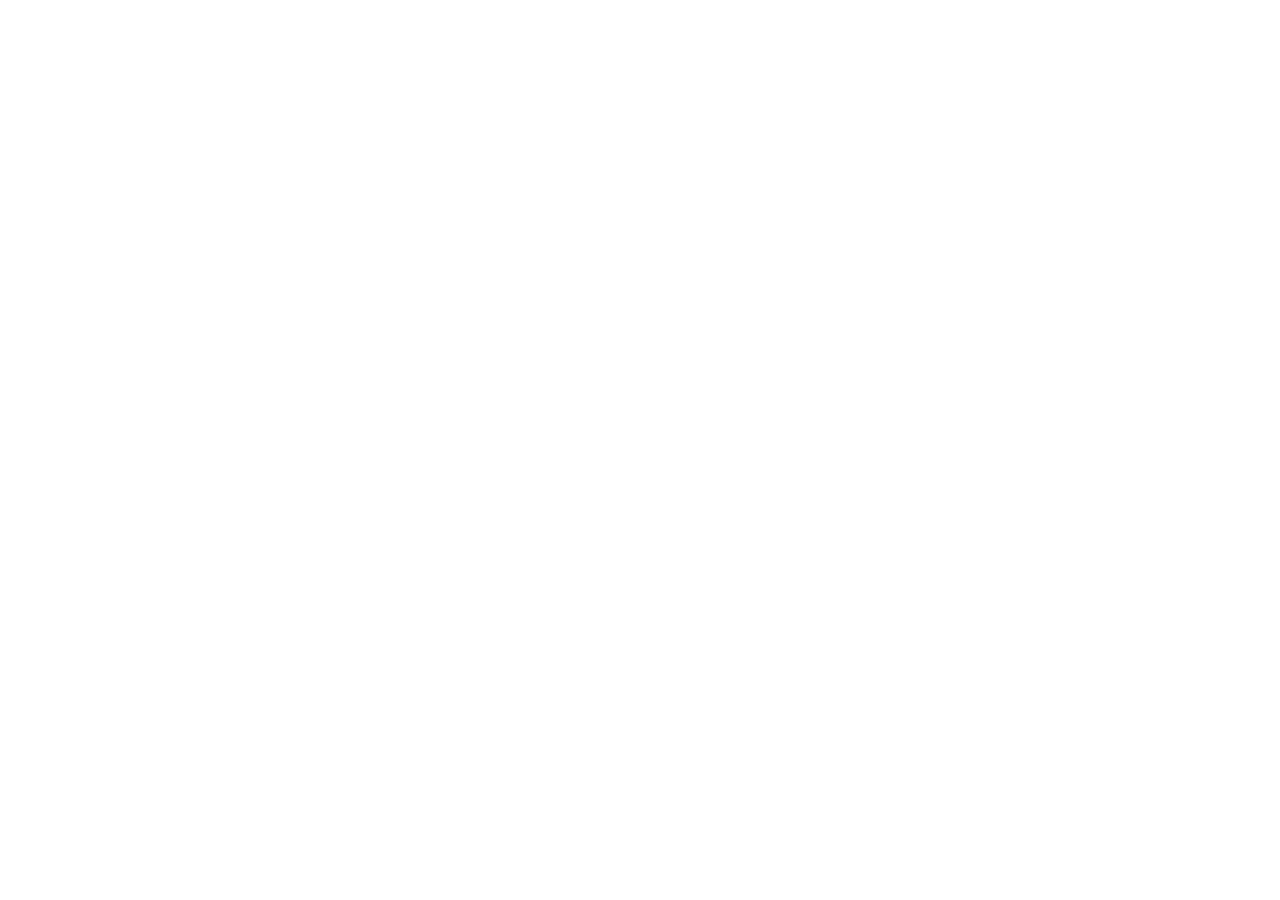
==== commit 3b75ee46: "Revert "temp: show Not Found page for visa appointment (revert to restore)" This reverts commit 53bd" ====
--- a/index.html
+++ b/index.html
@@ -1,1229 +1,10 @@
 <!doctype html>
 <html>
   <head>
-    <!-- Global Site Tag (gtag.js) - Google Analytics -->
-    <script async src="https://www.googletagmanager.com/gtag/js?id=UA-106869316-1"></script>
-    <script>
-      window.dataLayer = window.dataLayer || [];
-      function gtag(){dataLayer.push(arguments)};
-      gtag('js', new Date());
-
-      gtag('config', 'UA-106869316-1');
-    </script>
-
-    <!-- Disable cache -->
-    <meta http-equiv='cache-control' content='no-cache'> 
-    <meta http-equiv='expires' content='0'> 
-    <meta http-equiv='pragma' content='no-cache'>
-
     <meta charset="utf-8">
-    <meta http-equiv="X-UA-Compatible" content="chrome=1">
-    <title>Xingyang Li's Homepage</title>
-
-    <link rel="icon" type="image/png" href="./images/ACMClass.png">
-    <link rel="stylesheet" href="stylesheets/styles.css">
-    <link rel="stylesheet" href="stylesheets/pygment_trac.css">
-    <link rel="stylesheet" href="stylesheets/bootstrap.min.css">
-    <link rel="stylesheet" href="stylesheets/font-awesome.min.css">
-
-    <link rel="stylesheet" href="stylesheets/special.css">
-    <style>
-      /* Match https://www.linji.me typography and spacing */
-      body {
-        font-family: "lucida grande", "lucida sans unicode", lucida, "Helvetica Neue", Helvetica, Arial, sans-serif !important;
-        font-size: 14px !important;
-        line-height: 1.5 !important;
-        padding: 50px !important;
-      }
-
-      h1 {
-        font-family: "lucida grande", "lucida sans unicode", lucida, "Helvetica Neue", Helvetica, Arial, sans-serif !important;
-        font-size: 250% !important;
-      }
-
-      h2 {
-        font-size: 160% !important;
-      }
-
-      h3 {
-        font-size: 110% !important;
-      }
-
-      .wrapper {
-        width: 800px !important;
-        max-width: none !important;
-        margin: 0 auto !important;
-      }
-
-      header {
-        width: 230px !important;
-        float: left !important;
-        position: fixed !important;
-        transform: translateX(-60px) !important;
-        padding-right: 0 !important;
-      }
-
-      section {
-        width: 600px !important;
-        float: right !important;
-        box-sizing: border-box !important;
-        padding-left: 0 !important;
-        margin-left: 0 !important;
-      }
-
-      @media print, screen and (max-width: 1100px) {
-        div.wrapper {
-          width: auto !important;
-          max-width: 760px !important;
-          margin: 0 auto !important;
-        }
-
-        header,
-        section,
-        footer {
-          float: none !important;
-          position: static !important;
-          width: 100% !important;
-          max-width: 760px !important;
-          margin-left: auto !important;
-          margin-right: auto !important;
-        }
-
-        header {
-          transform: none !important;
-          padding-right: 0 !important;
-          text-align: center !important;
-          margin-bottom: 20px !important;
-        }
-
-        header h1,
-        header h4,
-        header p,
-        header div {
-          text-align: center !important;
-        }
-
-        header .image.avatar {
-          display: block !important;
-          margin: 0 auto 16px auto !important;
-        }
-
-        header .image.avatar img {
-          display: block !important;
-          width: 180px !important;
-          max-width: 55vw !important;
-          margin: 0 auto !important;
-        }
-
-        section {
-          padding-left: 0 !important;
-          margin: 0 !important;
-        }
-      }
-
-      @media print, screen and (max-width: 480px) {
-        body {
-          padding: 15px !important;
-        }
-      }
-    </style>
-
-
     <meta name="viewport" content="width=device-width">
-    
-    <!--[if lt IE 9]>
-    <script src="//html5shiv.googlecode.com/svn/trunk/html5.js"></script>
-    <![endif]-->
-
+    <meta name="robots" content="noindex, nofollow">
+    <title></title>
   </head>
-
-  <body>
-    <div class="wrapper">
-      <header>
-        <br />
-        <div align="center">
-            <span class="image avatar" >
-    		  <img src="images/self-202509.jpg" ></img>
-            </span>
-        </div>
-        <h1><b>Xingyang Li</b></h1>
-
-        <p>
-            <a href="https://acm.sjtu.edu.cn/~xyli"><font color="#222"><i class="fa fa-home fa-lg"></i></font></a> &nbsp
-            <a href="https://github.com/radioheading"><font color="#222"><i class="fa fa-github fa-lg"></i> </font></a> &nbsp
-            <a href="mailto:brucelee_sjtu@sjtu.edu.cn"><font color="#222"><i class="fa fa-envelope fa-lg"></i> </font></a> &nbsp
-            <a href="https://scholar.google.com/citations?user=BbEZr2gAAAAJ&hl=en"><font color="#222"><i class="fa fa-graduation-cap fa-lg"></i> </font></a> &nbsp
-            <a href="files/xingyangli_CV.pdf"><font color="#222" style="font-size: 18px; vertical-align: middle;"><b>[CV]</b></font></a>
-        </p>
-        <br />
-
-        <h4>Contact:</h4>
-        <p>
-            <div><font face="courier">brucelee_sjtu (AT) sjtu (dot) edu (dot) cn </font> </div>
-            <div><font face="courier">xyli05 (AT) mit (dot) edu </font> </div>
-        </p>
-
-        
-      </header>
-
-
-      <section class="outer">
-      		<!-- About Me -->
-      		<section  id="about">
-	    	    <!-- <h2>About Me</h2> -->
-                    <p>I am a fourth-year undergraduate student at <a href="https://acm.sjtu.edu.cn">ACM Honors Class</a>, <a href="https://www.sjtu.edu.cn/">Shanghai Jiao Tong University</a>. I work on efficient algorithms and systems for deep learning applications, particularly generative AI.</p>
-
-	    			<p>Now I am a visiting student at <a href="https://hanlab.mit.edu/">MIT HAN Lab</a> advised by Prof. <a href="https://songhan.mit.edu/">Song Han</a>. During my junior year, I am very fortunate to work with Prof. <a href="https://yufenguofr.github.io">Yu Feng</a> and Prof. <a href="https://dai.sjtu.edu.cn/pepledetail.html?id=218">Guohao Dai</a>.</p>
-
-				</section>
-
-            <!-- News -->
-            <section id="news">
-                <h2>News
-                    <span id="news-toggle" style="cursor: pointer; font-size: 14px; color: #0055AA; margin-left: 10px;">[Show All]</span>
-                </h2>
-                <ul id="news-list">
-                    <li><b>[2025/11]</b> "<a href="https://arxiv.org/abs/2512.20495">Nebula: Enable City-Scale 3D Gaussian Splatting in Virtual Reality via Collaborative Rendering and Accelerated Stereo Rasterization</a>" is accepted to <b>ASPLOS'26</b> as an oral presentation.</li>
-                    <li><b>[2025/10]</b> I gave a <a href="images/HarvardTalk.jpg">talk about sparse attention and quantization algorithms for diffusion models</a> at Harvard SEAS, hosted by Prof. <a href="https://junchengyang.com">Juncheng Yang</a>.</li>
-                    <li><b>[2025/09]</b> "<a href="https://arxiv.org/abs/2506.19852">Radial Attention: <i>O</i>(<i>n</i>log<i>n</i>) Sparse Attention with Energy Decay for Long Video Generation</a>" is accepted to <b>NeurIPS'25</b>.</li>
-                    <li><b>[2025/09]</b> I gave a <a href="images/UWTalk.jpg">talk about Radial Attention and Nunchaku</a> at UW Systems Lab, hosted by Prof. <a href="https://homes.cs.washington.edu/~baris/">Baris Kasikci</a>.</li>
-                    <li><b>[2025/07]</b> I started my on-site research internship at <a href="https://hanlab.mit.edu/">MIT HAN Lab</a> in <a href="https://mit.edu/">MIT</a>. Feel free to reach out!</li>
-                    <li class="news-hidden" style="display: none;"><b>[2025/07]</b> "<a href="https://arxiv.org/abs/2507.21499">SLTarch: Towards Scalable Point-Based Neural Rendering by Taming Workload Imbalance and Memory Irregularity</a>" is accepted to <b>ICCAD'25</b>.</li>
-                    <li class="news-hidden" style="display: none;"><b>[2025/04]</b> "Our final paper of the course Computer Vision <a href="https://arxiv.org/abs/2501.15058">KETA: Kinematic-Phrases-Enhanced Text-to-Motion Generation via Fine-grained Alignment</a>" is accepted to <b>IJCNN'25</b>.</li>
-                    <li class="news-hidden" style="display: none;"><b>[2025/02]</b> "<a href="https://dai.sjtu.edu.cn/my_file/pdf/64e0dc2d-66d6-46b6-9ea1-99c90e1cf293.pdf">Harnessing Conventional Video Processing Insights for Emerging 3D Video Generation Models: A Comprehensive Attention-aware Way</a>" is accepted to <b>DAC'25</b>.</li>
-                    <li class="news-hidden" style="display: none;"><b>[2025/02]</b> I became the teaching assistant of the course <b>Machine Learning</b> (CS3308@SJTU, 2025 Spring), taught by Prof. Weinan Zhang.</li>
-                    <li class="news-hidden" style="display: none;"><b>[2024/07]</b> Ended a wonderful period with SJTU Student Choir in <b>World Choir Games 2024</b> in Auckland, New Zealand. We earned <b>two gold medals</b> and one area championship!</li>
-                    <li class="news-hidden" style="display: none;"><b>[2024/02]</b> I became the teaching assistant of the course <b>Mathematical Logic</b> (CS2950@SJTU, 2024 Spring), taught by Prof. Qiang Yin.</li>
-                    <li class="news-hidden" style="display: none;"><b>[2023/09]</b> I became the teaching assistant of the course <b>Programming</b> (CS1953@SJTU, 2023 Fall).</li>
-                    <li class="news-hidden" style="display: none;"><b>[2022/08]</b> I was admitted to <b>ACM Honors Class</b>, Zhiyuan College, Shanghai Jiao Tong University.</li>
-                </ul>
-            </section>
-			
-			<!-- Education -->
-			<section  id="education">
-	            <h2>Education</h2>
-	            <div class="media">
-                    <table width="100%" align="center" border="0">
-                        <span class="pull-left"><img src="./images/mit.png" width="55px" height="55px"/></span>
-                        <div class="media-body">
-                            <div><span style="font-weight: bold">Massachusetts Institute of Technology</span>, USA </div>
-                            <div>Student Research Intern &bull; Jul. 2025 - Present </div>
-                            <div>Advisor: Prof. <a href="https://songhan.mit.edu/">Song Han</a></div>
-                        </div>
-                    </table>
-                    <br>
-                    <table width="100%" align="center" border="0">
-    	                <span class="pull-left"><img src="./images/sjtu.png" width="55px" height="55px"/></span>
-    	                <div class="media-body">
-    	                    <div><span style="font-weight: bold">Shanghai Jiao Tong University</span>, China </div>
-    	                    <div>B.Eng. in Computer Science &bull; Sept. 2022 - June 2026 (Expected)</div>
-                            <div>Member of ACM Honors Class (<b>Top 5%</b> students with interest in research)</div>
-                            <div>GPA: <b>4.03/4.3</b>, Rank: <b>3/30</b></div>
-                            <div>Advisor: Prof. <a href="https://apex.sjtu.edu.cn/members/yyu">Yong Yu</a></div>
-    	                </div>
-                    </table>
-	            </div>
-        	</section>
-			
-            <!-- Research -->
-            <section  id="research">
-	            <h2>Selected Publications</h2>
-                <p><i>* indicates equal contribution</i></p>
-
-                <br>  <!--some padding-->
-
-                <!-- FourTune -->
-                <section class="pub">
-                    <table width="100%" align="center" border="0">
-                        <tr>
-                            <td width="30%" valign="top">
-                                <div class="paper-placeholder" aria-label="FourTune image placeholder">More to come</div>
-                            </td>
-                            <td width="70%" align="center">
-                                <div class="title">FourTune: Towards Fully 4-Bit Efficient Post-Training for Diffusion Models</div>
-                                <div class="authors">
-                                  <span class="author">Bowen Xue*</span>,
-                                  <span class="author">Zihan Min*</span>,
-                                  <span class="me">Xingyang Li*</span>,
-                                  <span class="author">Muyang Li</span>,
-                                  <span class="author">Yujun Lin</span>,
-                                  <span class="author">Zhekai Zhang</span>,
-                                  <span class="author">Haocheng Xi</span>,
-                                  <span class="author">Lvmin Zhang</span>,
-                                  <span class="author">Maneesh Agrawala</span>,
-                                  <span class="author">Jun-Yan Zhu</span>,
-                                  <span class="author">Song Han</span>
-                                </div>
-                                <div>
-                                    <span class="tag"><b>ICML 2026</b></span>
-                                </div>
-                            </td>
-                        </tr>
-                    </table>
-                </section>
-
-                <!-- Quant VideoGen -->
-                <section class="pub">
-                    <table width="100%" align="center" border="0">
-                        <tr>
-                            <td width="30%" valign="top">
-                                <a href="https://arxiv.org/abs/2602.02958" class="image"><img src="images/quant-videogen-fig4.png" width="93%" alt="Quant VideoGen Figure 4"></a>
-                            </td>
-                            <td width="70%" align="center">
-                                <div class="title">Quant VideoGen: Auto-Regressive Long Video Generation via 2-Bit KV-Cache Quantization</div>
-                                <div class="authors">
-                                  <span class="author">Haocheng Xi*</span>,
-                                  <span class="author">Shuo Yang*</span>,
-                                  <span class="author">Yilong Zhao</span>,
-                                  <span class="author">Muyang Li</span>,
-                                  <span class="author">Han Cai</span>,
-                                  <span class="me">Xingyang Li</span>,
-                                  <span class="author">Yujun Lin</span>,
-                                  <span class="author">Zhuoyang Zhang</span>,
-                                  <span class="author">Jintao Zhang</span>,
-                                  <span class="author">Xiuyu Li</span>,
-                                  <span class="author">Zhiying Xu</span>,
-                                  <span class="author">Jun Wu</span>,
-                                  <span class="author">Chenfeng Xu</span>,
-                                  <span class="author">Ion Stoica</span>,
-                                  <span class="author">Song Han</span>,
-                                  <span class="author">Kurt Keutzer</span>
-                                </div>
-                                <div>
-                                    <span class="tag"><b>arXiv 2026</b></span> /
-                                    <span class="tag"><a href="https://arxiv.org/abs/2602.02958">arXiv</a></span> /
-                                    <span class="tag"><a href="https://svg-project.github.io/qvg">Website</a></span> /
-                                    <span class="tag"><a href="https://github.com/svg-project/Quant-VideoGen">Code</a></span>
-                                </div>
-                            </td>
-                        </tr>
-                    </table>
-                </section>
-
-                <!-- DeltaQuant -->
-                <section class="pub">
-                    <table width="100%" align="center" border="0">
-                        <tr>
-                            <td width="30%" valign="top">
-                                <div class="paper-placeholder" aria-label="DeltaQuant image placeholder">More to come</div>
-                            </td>
-                            <td width="70%" align="center">
-                                <div class="title">DeltaQuant: 4-bit Video Diffusion Models with Spatiotemporal Delta Smoothing</div>
-                                <div class="authors">
-                                  <span class="me">Xingyang Li</span>,
-                                  <span class="author">Samuel Tesfai</span>,
-                                  <span class="author">Zhekai Zhang</span>,
-                                  <span class="author">Haocheng Xi</span>,
-                                  <span class="author">Shuo Yang</span>,
-                                  <span class="author">Lvmin Zhang</span>,
-                                  <span class="author">Yufei Sun</span>,
-                                  <span class="author">Kelly Peng</span>,
-                                  <span class="author">Maneesh Agrawala</span>,
-                                  <span class="author">Ion Stoica</span>,
-                                  <span class="author">Kurt Keutzer</span>,
-                                  <span class="author">Jun-Yan Zhu</span>,
-                                  <span class="author">Song Han</span>,
-                                  <span class="author">Yujun Lin</span>,
-                                  <span class="author">Muyang Li</span>
-                                </div>
-                                <div>
-                                    <span class="tag"><b>CVPR 2026</b></span>
-                                </div>
-                            </td>
-                        </tr>
-                    </table>
-                </section>
-
-                <!-- Radial Attention -->
-                <section class="pub">
-                    <table width="100%" align="center" border="0">
-                        <tr>
-                            <td width="30%" valign="top">
-                                <a href="https://hanlab.mit.edu/projects/radial-attention" class="image"><img src="images/radial-attention.jpg" width="93%" alt="Radial Attention"></a>
-                            </td>
-                            <td width="70%" align="center">
-                                <div class="title">Radial Attention: <i>O</i>(<i>n</i>log<i>n</i>) Sparse Attention with Energy Decay for Long Video Generation</div>
-                                <div class="authors">
-                                  <span class="me">Xingyang Li*</span>,
-                                  <span class="author">Muyang Li*</span>,
-                                  <span class="author">Tianle Cai</span>,
-                                  <span class="author">Haocheng Xi</span>,
-                                  <span class="author">Shuo Yang</span>,
-                                  <span class="author">Yujun Lin</span>,
-                                  <span class="author">Lvmin Zhang</span>,
-                                  <span class="author">Songlin Yang</span>,
-                                  <span class="author">Jinbo Hu</span>,
-                                  <span class="author">Kelly Peng</span>,
-                                  <span class="author">Maneesh Agrawala</span>,
-                                  <span class="author">Ion Stoica</span>,
-                                  <span class="author">Kurt Keutzer</span>,
-                                  <span class="author">Song Han</span>
-                                </div>
-                                <div>
-                                    <span class="tag"><b>NeurIPS 2025</b></span> /
-                                    <span class="tag"><a href="https://arxiv.org/abs/2506.19852">arXiv</a></span> /
-                                    <span class="tag"><a href="https://github.com/mit-han-lab/radial-attention">Code</a> <span style="color: red;">(500+ stars)</span></span> /
-                                    <span class="tag"><a href="https://hanlab.mit.edu/projects/radial-attention">Website</a></span> /
-                                    <span class="tag"><a href="https://hanlab.mit.edu/blog/radial-attention">Blog</a></span>
-                                </div>
-                            </td>
-                        </tr>
-                    </table>
-                </section>
-
-                <!-- nebula -->
-                <section class="pub">
-                    <table width="100%" align="center" border="0">
-                        <tr>
-                            <td width="30%" valign="top">
-                                <img src="images/nebula.png" width="93%" alt="Nebula">
-                            </td>
-                            <td width="70%" align="center">
-                                <div class="title">Nebula: Enable City-Scale 3D Gaussian Splatting in Virtual Reality via Collaborative Rendering and Accelerated Stereo Rasterization</div>
-                                <div class="authors">
-                                  <span class="author">He Zhu</span>,
-                                  <span class="author">Zheng Liu</span>,
-                                  <span class="me">Xingyang Li</span>,
-                                  <span class="author">Anbang Wu</span>,
-                                  <span class="author">Jieru Zhao</span>,
-                                  <span class="author">Fangxin Liu</span>,
-                                  <span class="author">Yiming Gan</span>,
-                                  <span class="author">Jingwen Leng</span>,
-                                  <span class="author">Yu Feng</span>
-                                </div>
-                                <div>
-                                    <span class="tag"><b>ASPLOS 2026 (<span style="color: red;">Oral Presentation</span>)</b></span> /
-                                    <span class="tag"><a href="https://arxiv.org/abs/2512.20495">arXiv</a></span>
-                                </div>
-                            </td>
-                        </tr>
-                    </table>
-                </section>
-
-                <!-- SLTarch -->
-                <section class="pub">
-                    <table width="100%" align="center" border="0">
-                        <tr>
-                            <td width="30%" valign="top">
-                                <a href="https://arxiv.org/abs/2507.21499" class="image"><img src="images/SLTarch_combined.png" width="93%" alt="SLTarch"></a>
-                            </td>
-                            <td width="70%" align="center">
-                                <div class="title">SLTarch: Towards Scalable Point-Based Neural Rendering by Taming Workload Imbalance and Memory Irregularity</div>
-                                <div class="authors">
-                                  <span class="me">Xingyang Li*</span>,
-                                  <span class="author">Jie Jiang*</span>,
-                                  <span class="author">Yu Feng</span>,
-                                  <span class="author">Yiming Gan</span>,
-                                  <span class="author">Jieru Zhao</span>,
-                                  <span class="author">Zihan Liu</span>,
-                                  <span class="author">Jingwen Leng</span>,
-                                  <span class="author">Minyi Guo</span>
-                                </div>
-                                <div>
-                                    <span class="tag"><b>ICCAD 2025 (<span style="color: red;">Oral Presentation</span>)</b></span> /
-                                    <span class="tag"><a href="https://arxiv.org/abs/2507.21499">arXiv</a></span>
-                                </div>
-                            </td>
-                        </tr>
-                    </table>
-                </section>
-
-                <!-- DAC Paper -->
-                <section class="pub">
-                    <table width="100%" align="center" border="0">
-                        <tr>
-                            <td width="30%" valign="top">
-                                <a href="https://dai.sjtu.edu.cn/my_file/pdf/64e0dc2d-66d6-46b6-9ea1-99c90e1cf293.pdf" class="image"><img src="images/harness.png" width="93%" alt="Harnessing Conventional Video Processing"></a>
-                            </td>
-                            <td width="70%" align="center">
-                                <div class="title">Harnessing Conventional Video Processing Insights for Emerging 3D Video Generation Models: A Comprehensive Attention-aware Way</div>
-                                <div class="authors">
-                                  <span class="author">Tianlang Zhao*</span>,
-                                  <span class="author">Jun Liu*</span>,
-                                  <span class="me">Xingyang Li*</span>,
-                                  <span class="author">Li Ding</span>,
-                                  <span class="author">Jinhao Li</span>,
-                                  <span class="author">Shuaiheng Li</span>,
-                                  <span class="author">Jinbo Hu</span>,
-                                  <span class="author">Guohao Dai</span>
-                                </div>
-                                <div>
-                                    <span class="tag"><b>DAC 2025 (<span style="color: red;">Oral Presentation</span>)</b></span> /
-                                    <span class="tag"><a href="https://dl.acm.org/doi/10.1109/DAC63849.2025.11132992">paper</a></span>
-                                </div>
-                            </td>
-                        </tr>
-                    </table>
-                </section>
-
-
-            </section>
-
-            <!-- Academic Service -->
-            <section  id="work">
-                <h2>Teaching Experience</h2>
-                <ul>
-                    <li>Teaching Assistant for <b>Machine Learning</b> (02/2025 – 06/2025)</li>
-                    <li>Teaching Assistant for <b>Mathematical Logic</b> (02/2024 – 06/2024)</li>
-                    <li>Teaching Assistant for <b>Programming</b> (09/2023 – 02/2024)</li>
-                </ul>
-                <p>Role: giving lectures and recitation classes, writing documents and sample solutions, grading homework, creating exam questions, designing ML-related final project lists</p>
-            </section>
-
-            <!-- Honors -->
-            <section  id="honors">
-                <h2>Honors & Awards</h2>
-                <ul>
-                    <li><b>2025</b> <b>SJTU Merit Student</b> (<b>Top 2%</b> at SJTU)</li>
-                    <li><b>2025</b> <b>Commercial Sponsorship Scholarship</b> (<b>Top 6</b> at Zhiyuan College, SJTU)</li>
-                    <li><b>2025</b> <b>SenseTime Scholarship</b> (<b>30 winners nationwide</b> with aspiration in AI research)</li>
-                    <li><b>2024</b> <b>Commercial Sponsorship Scholarship</b> (<b>14 winners</b> each year in SJTU)</li>
-                    <li><b>2023</b> <b>Longfor Merit Scholarship</b> (<b>Top 10</b> at Zhiyuan College, SJTU)</li>
-                    <li><b>2022, 2023, 2024, 2025</b> <b>Zhiyuan Honorary Scholarship</b> (<b>Top 2%</b> in SJTU)</li>
-                    <li><b>2023, 2024, 2025</b> <b>Academic Excellence Scholarship</b></li>
-                </ul>
-            </section>
-
-            <!-- Miscellaneous -->
-            <section id="miscellaneous">
-                <h2>Miscellaneous</h2>
-                <ul>
-                    <li>Tenor in SJTU Student Choir, won first prize in <a href="images/xiangyang.jpg">National College Students' Art Performance</a> and two gold medals in <a href="images/aukland.jpg">World Choir Games 2024</a>, and a quite widespread Zhi-Yin-Ni-Tai-Mei variation on <a href="https://www.bilibili.com/video/BV1Dd4y1s73X/?spm_id_from=333.337.search-card.all.click">Bilibili</a>.</li>
-                    <li>Football enthusiast and team captain, led ACMClass2022 to <a href="images/2024ASF.jpg">win</a> department championship three times in a row.</li>
-                </ul>
-            </section>
-
-
-        </section>
-
-        <section id="footer">
-			<div class="container">
-				<ul class="copyright">
-					<li>&copy; Xingyang Li 2026</li>
-				</ul>
-			</div>
-		</section>
-    <script src="javascripts/scale.fix.js"></script>
-
-    <!-- News Toggle Script -->
-    <script>
-        document.addEventListener('DOMContentLoaded', function() {
-            const toggle = document.getElementById('news-toggle');
-            const hiddenItems = document.querySelectorAll('.news-hidden');
-            let isExpanded = false;
-
-            toggle.addEventListener('click', function() {
-                if (isExpanded) {
-                    hiddenItems.forEach(item => item.style.display = 'none');
-                    toggle.textContent = '[Show All]';
-                    isExpanded = false;
-                } else {
-                    hiddenItems.forEach(item => item.style.display = 'list-item');
-                    toggle.textContent = '[Collapse]';
-                    isExpanded = true;
-                }
-            });
-        });
-    </script>
-  </body>
+  <body></body>
 </html>
-<!-- ALL CONTENT BELOW IS COMMENTED OUT (Ji Lin's old publications)
-
-                AWQ
-                <section class="pub">
-                    <table width="100%" align="center" border="0">
-                        <tr>
-                            <td width="25%" valign="top">
-                                <a href="https://arxiv.org/abs/2211.10438" class="image"><img src="images/awq.png" width="93%" alt=""></a>
-                            </td>
-                            <td width="75%" align="center">
-                                <div class="title">AWQ: Activation-aware Weight Quantization for LLM Compression and Acceleration</div>
-                                <div class="authors">
-                                  <span class="me">Ji Lin*</span>,
-                                  <span class="author">Jiaming Tang*</span>,
-                                  <span class="author">Haotian Tang</span>,
-                                  <span class="author">Shang Yang</span>,
-                                  <span class="author">Xingyu Dang</span>,
-                                  <span class="author">Song Han</span>,
-                                </div>
-                                <div>
-                                    <span class="tag"><a href="https://arxiv.org/abs/2306.00978"><b>MLSys 2024</b></a></span> /
-                                    <span class="tag"><a href="https://arxiv.org/abs/2306.00978">arXiv</a></span> /
-                                    <span class="tag"><a href="https://github.com/mit-han-lab/llm-awq">Code</a></span> /
-                                    <span class="tag"><a href="https://github.com/mit-han-lab/llm-awq/tree/main/tinychat">TinyChat🔥</a></span> 
-                                </div>
-                                <div>
-                                    <b>Integration</b>: 
-                                    <a href="https://github.com/NVIDIA/TensorRT-LLM#key-features">NVIDIA TRT-LLM</a> /
-                                    <a href="https://github.com/intel/neural-compressor/blob/master/neural_compressor/adaptor/torch_utils/awq.py">Intel Neural Compressor</a> /
-                                    <a href="https://github.com/vllm-project/vllm/blob/main/vllm/model_executor/quantization_utils/awq.py">vLLM</a> /
-                                    <a href="https://github.com/lm-sys/FastChat/blob/main/docs/awq.md">FastChat</a> /
-                                    <a href="https://github.com/huggingface/text-generation-inference/pull/1054">HuggingFace TGI</a> /
-                                    <a href=https://github.com/InternLM/lmdeploy>LMDeploy</a> /
-                                    <a href=https://friendli.ai/blog/Unlocking-Efficiency-of-Serving-LLMs-with-Activation-aware-Weight-Quantization-AWQ-on-PeriFlow/>FriendliAI</a>
-                                </div>
-                                <span class='highlight'><a href="https://mlsys.org/virtual/2024/awards_detail">Best Paper Award</a></span>
-                            </td>
-                        </tr>
-                    </table>
-                </section>
-
-                <!-- SmoothQuant -->
-                <!-- <section class="pub">
-                    <table width="100%" align="center" border="0">
-                        <tr>
-                            <td width="25%" valign="top">
-                                <a href="https://arxiv.org/abs/2211.10438" class="image"><img src="images/smoothquant.png" width="93%" alt=""></a>
-                            </td>
-                            <td width="75%" align="center">
-                                <div class="title">SmoothQuant: Accurate and Efficient Post-Training Quantization for Large Language Models</div>
-                                <div class="authors">
-                                  <span class="author">Guangxuan Xiao*</span>,
-                                  <span class="me">Ji Lin*</span>,
-                                  <span class="author">Mickael Seznec</span>,
-                                  <span class="author">Julien Demouth</span>,
-                                  <span class="author">Song Han</span>,
-                                </div>
-                                <div>
-                                    <span class="tag"><a href="https://arxiv.org/abs/2211.02048"><b>ICML 2023</b></a></span> /
-                                    <span class="tag"><a href="https://arxiv.org/abs/2211.10438">arXiv</a></span> /
-                                    <span class="tag"><a href="https://github.com/mit-han-lab/smoothquant">Code</a></span> /
-                                    <span class="tag"><a href="https://github.com/NVIDIA/FasterTransformer/blob/main/docs/gpt_guide.md#supported-features">Faster Transformer Integration</a></span> /
-                                    <span class="tag"><a href="https://github.com/intel/neural-compressor/blob/master/docs/source/smooth_quant.md">Intel Neural Compressor Integration</a></span>
-                                </div>
-                            </td>
-                        </tr>
-                    </table>
-                </section> -->
-
-                <!-- PokeEngine -->
-                <!-- <section class="pub">
-                    <table width="100%" align="center" border="0">
-                        <tr>
-                            <td width="25%" valign="top">
-                                <a href="" class="image"><img src="images/pokeengine.png" width="80%" alt=""></a>
-                            </td>
-                            <td width="75%" align="center">
-                                <div class="title">PockEngine: Sparse and Efficient Fine-tuning in a Pocket</div>
-                                <div class="authors">
-                                  <span class="author">Ligeng Zhu</span>,
-                                  <span class="author">Lanxiang Hu</span>,
-                                  <span class="me">Ji Lin</span>,
-                                  <span class="author">Wei-Ming Chen</span>,
-                                  <span class="author">Wei-Chen Wang</span>,
-                                  <span class="author">Chuang Gan</span>,
-                                  <span class="author">Song Han</span>,
-                                </div>
-                                <div>
-                                    <span class="tag"><a href="https://arxiv.org/abs/2310.17752"><b>MICRO-56</b></a></span> /
-                                    <span class="tag"><a href="https://arxiv.org/abs/2310.17752">arXiv</a></span>
-                                </div>
-                            </td>
-                        </tr>
-                    </table>
-                </section> -->
-
-                <!-- SIGE -->
-                <!-- <section class="pub">
-                    <table width="100%" align="center" border="0">
-                        <tr>
-                            <td width="25%" valign="top">
-                                <a href="https://arxiv.org/abs/2211.02048" class="image"><img src="images/sige.png" width="95%" alt=""></a>
-                            </td>
-                            <td width="75%" align="center">
-                                <div class="title">Efficient Spatially Sparse Inference for Conditional GANs and Diffusion Models</div>
-                                <div class="authors">
-                                  <span class="author">Muyang Li</span>,
-                                  <span class="me">Ji Lin</span>,
-                                  <span class="author">Chenlin Meng</span>,
-                                  <span class="author">Stefano Ermon</span>,
-                                  <span class="author">Song Han</span>,
-                                  <span class="author">Jun-Yan Zhu</span>
-                                </div>
-                                <div>
-                                    <span class="tag"><a href="https://arxiv.org/abs/2211.02048"><b>NeurIPS 2022</b></a></span> /
-                                    <span class="tag"><a href="https://arxiv.org/abs/2211.02048">arXiv</a></span> /
-                                    <span class="tag"><a href="https://www.cs.cmu.edu/%7Esige/">Project Page</a></span> /
-                                    <span class="tag"><a href="https://github.com/lmxyy/sige">Code</a></span> /
-                                    <span class="tag"><a href="https://youtu.be/rDPotGoPPkQ">Video</a></span> 
-                                </div>
-                            </td>
-                        </tr>
-                    </table>
-                </section> -->
-
-                <!-- 256kb -->
-                <!-- <section class="pub">
-                    <table width="100%" align="center" border="0">
-                        <tr>
-                            <td width="25%" valign="top">
-                                <a href="https://arxiv.org/pdf/2206.15472.pdf" class="image"><img src="images/256kb.png" width="95%" alt=""></a>
-                            </td>
-                            <td width="75%" align="center">
-                                <div class="title">On-Device Training Under 256KB Memory</div>
-                                <div class="authors">
-                                  <span class="me">Ji Lin*</span>,
-                                  <span class="author">Ligeng Zhu*</span>,
-                                  <span class="author">Wei-Ming Chen</span>,
-                                  <span class="author">Wei-Chen Wang</span>,
-                                  <span class="author">Chuang Gan</span>,
-                                  <span class="author">Song Han</span>
-                                </div>
-                                <div>
-                                    <span class="tag"><a href="https://arxiv.org/pdf/2206.15472.pdf"><b>NeurIPS 2022</b></a></span> /
-                                    <span class="tag"><a href="https://arxiv.org/pdf/2206.15472.pdf">arXiv</a></span> /
-                                    <span class="tag"><a href="https://tinytraining.mit.edu">Project Page</a></span> 
-                                </div>
-                                <div>
-                                    <b>Press</b>:
-                                    <span class="tag"><a href="https://news.mit.edu/2022/machine-learning-edge-microcontroller-1004">MIT News</a> (<a href="https://web.mit.edu/spotlight/learning-edge/">homepage spotlight</a>)</span>
-                                </div>
-                            </td>
-                        </tr>
-                    </table>
-                </section>
-
-                NeAug -->
-                <!-- <section class="pub">
-                    <table width="100%" align="center" border="0">
-                        <tr>
-                            <td width="25%" valign="top">
-                                <a href="https://arxiv.org/pdf/2110.08890.pdf" class="image"><img src="images/netaug.png" width="85%" alt=""></a>
-                            </td>
-                            <td width="75%" align="center">
-                                <div class="title">Network Augmentation for Tiny Deep Learning</div>
-                                <div class="authors">
-                                  <span class="author">Han Cai</span>,
-                                  <span class="author">Chuang Gan</span>,
-                                  <span class="me">Ji Lin</span>,
-                                  <span class="author">Song Han</span>
-                                </div>
-                                <div>
-                                    <span class="tag"><a href="https://arxiv.org/pdf/2110.08890.pdf"><b>NeurIPS 2021</b></a></span> /
-                                    <span class="tag"><a href="https://arxiv.org/pdf/2110.08890.pdf">arXiv</a></span> /
-                                    <span class="tag"><a href="https://github.com/mit-han-lab/tinyml/tree/master/netaug">Code</a></span> 
-                                </div>
-                            </td>
-                        </tr>
-                    </table>
-                </section> -->
-
-                <!-- MCUNetV2 -->
-                <!-- <section class="pub">
-                    <table width="100%" align="center" border="0">
-                        <tr>
-                            <td width="25%" valign="top">
-                                <a href="https://arxiv.org/pdf/2110.15352.pdf" class="image"><img src="images/mcunetv2.gif" width="95%" alt=""></a>
-                            </td>
-                            <td width="75%" align="center">
-                                <div class="title">MCUNetV2: Memory-Efficient Patch-based Inference for Tiny Deep Learning</div>
-                                <div class="authors">
-                                  <span class="me">Ji Lin</span>,
-                                  <span class="author">Wei-Ming Chen</span>,
-                                  <span class="author">Han Cai</span>,
-                                  <span class="author">Chuang Gan</span>,
-                                  <span class="author">Song Han</span>
-                                </div>
-                                <div>
-                                    <span class="tag"><a href="https://arxiv.org/pdf/2110.15352.pdf"><b>NeurIPS 2021</b></a></span> /
-                                    <span class="tag"><a href="https://arxiv.org/pdf/2110.15352.pdf">arXiv</a></span> /
-                                    <span class="tag"><a href="https://mcunet.mit.edu/">Project Page</a></span> 
-                                </div>
-                                <div>
-                                    <b>Press</b>:
-                                    <span class="tag"><a href="https://news.mit.edu/2021/tiny-machine-learning-design-alleviates-bottleneck-memory-usage-iot-devices-1208">MIT News</a></span> / 
-                                    <span class="tag"><a href="https://bdtechtalks.com/2022/01/17/mcunetv2-tinyml-deep-learning-microcontrollers/">TechTalks</a></span> /
-                                    <span class="tag"><a href="https://thenextweb.com/news/tinyml-deep-learning-microcontrollers-syndication">TheNextWeb</a></span> /
-                                    <span class="tag"><a href="https://analyticsindiamag.com/solving-the-memory-bottleneck-problem-of-tinyml/">AIM</a></span> /
-                                    <span class="tag"><a href="https://techmonitor.ai/technology/ai-and-automation/tinyml-putting-ai-in-iot-chips-a-question-of-memory">TechMonitor</a></span>
-                                </div>
-                            </td>
-                        </tr>
-                    </table>
-                </section> -->
-
-                <!-- Anycost GAN -->
-                <!-- <section class="pub">
-                    <table width="100%" align="center" border="0">
-                        <tr>
-                            <td width="25%" valign="top">
-                                <a href="https://arxiv.org/pdf/2103.03243.pdf" class="image"><img src="images/anycost_gan.jpg" width="95%" alt=""></a>
-                            </td>
-                            <td width="75%" align="center">
-                                <div class="title">Anycost GANs for Interactive Image Synthesis and Editing</div>
-                                <div class="authors">
-                                  <span class="me">Ji Lin</span>,
-                                  <span class="author">Richard Zhang</span>,
-                                  <span class="author">Frieder Ganz</span>,
-                                  <span class="author">Song Han</span>,
-                                  <span class="author">Jun-Yan Zhu</span>
-                                </div>
-                                <div>
-                                    <span class="tag"><a href="https://arxiv.org/pdf/2103.03243.pdf"><b>CVPR 2021</b></a></span> /
-                                    <span class="tag"><a href="https://arxiv.org/pdf/2103.03243.pdf">arXiv</a></span> /
-                                    <span class="tag"><a href="https://hanlab.mit.edu/projects/anycost-gan/">Project Page</a></span> /
-                                    <span class="tag"><a href="https://github.com/mit-han-lab/anycost-gan">Code</a></span> /
-                                    <span class="tag"><a href="https://www.youtube.com/watch?v=_yEziPl9AkM">Video</a></span> /
-                                    <span class="tag"><a href="https://youtu.be/_yEziPl9AkM?t=90">Demo Video</a></span> /
-                                    <span class="tag"><a href="https://colab.research.google.com/github/mit-han-lab/anycost-gan/blob/master/notebooks/intro_colab.ipynb">Colab Tutorial</a></span>
-                                </div>
-                            </td>
-                        </tr>
-                    </table>
-                </section>
-
-                
-                MCUNet -->
-                <!-- <section class="pub">
-                    <table width="100%" align="center" border="0">
-                        <tr>
-                            <td width="25%" valign="top">
-                                <a href="https://arxiv.org/pdf/2007.10319.pdf" class="image"><img src="images/mcunet.png" width="90%" alt=""></a>
-                            </td>
-                            <td width="75%" align="center">
-                                <div class="title">MCUNet: Tiny Deep Learning on IoT Devices</div>
-                                <div class="authors">
-                                  <span class="me">Ji Lin</span>,
-                                  <span class="author">Wei-Ming Chen</span>,
-                                  <span class="author">Yujun Lin</span>,
-                                  <span class="author">John Cohn</span>,
-                                  <span class="author">Chuang Gan</span>,
-                                  <span class="author">Song Han</span>
-                                </div>
-                                <div>
-                                    <span class="tag"><b>NeurIPS 2020</b></span> /
-                                    <span class="tag"><a href="https://arxiv.org/pdf/2007.10319.pdf">arXiv</a></span> /
-                                    <span class="tag"><a href="https://mcunet.mit.edu">Project Page</a></span> /
-                                    <span class="tag"><a href="https://mcunet.mit.edu">Code</a></span> /
-                                    <span class="tag"><a href="https://www.youtube.com/watch?v=YvioBgtec4U&feature=youtu.be">Demo Video</a></span> 
-                                </div>
-                                <div>
-                                    <b>Press</b>:
-                                    <span class="tag"><a href="https://news.mit.edu/2020/iot-deep-learning-1113">MIT News</a> (<a href="http://web.mit.edu/archive/spotlight/deep-learning-tiny-places/">homepage spotlight</a>)</span> /
-                                    <span class="tag"><a href="https://www.wired.com/story/ai-algorithms-slimming-fit-fridge/">WIRED</a></span> /
-                                    <span class="tag"><a href="http://www.mittrchina.com/news/5866">MIT TR-China</a></span> /
-                                    <span class="tag"><a href="https://www.ibm.com/blogs/research/2020/12/ai-microcontrollers-smarter-iot/">IBM</a></span> /
-                                    <span class="tag"><a href="https://www.morningbrew.com/emerging-tech/stories/2020/12/07/researchers-figured-fit-ai-ever-onto-internet-things-microchips">Morning Brew</a></span> /
-                                    <span class="tag"><a href="https://staceyoniot.com/researchers-take-a-3-pronged-approach-to-edge-ai/">Stacey on IoT</a></span> /
-                                    <span class="tag"><a href="https://www.analyticsinsight.net/amalgamating-ml-and-iot-in-smart-home-devices/">Analytics Insight</a></span> /
-                                    <span class="tag"><a href="https://techable.jp/archives/142462">Techable</a></span> /
-                                    <span class="tag"><a href="https://tendencias21.levante-emv.com/el-aprendizaje-profundo-impulsa-el-internet-de-las-cosas.html">Tendencias</a></span>
-                                </div>
-                                <span class='highlight'>Spotlight Presentation</span>
-                            </td>
-                        </tr>
-                    </table>
-                </section>  (commented out MCUNet) -->
-
-                <!-- DiffAug -->
-                <!-- <section class="pub">
-                    <table width="100%" align="center" border="0">
-                        <tr>
-                            <td width="25%" valign="top">
-                                <a href="https://arxiv.org/pdf/2006.10738" class="image"><img src="images/diffaug.jpg" width="90%" alt=""></a>
-                            </td>
-                            <td width="75%" align="center">
-                                <div class="title">Differentiable Augmentation for Data-Efficient GAN Training</div>
-                                <div class="authors">
-                                  <span class="author">Shengyu Zhao</span>,
-                                  <span class="author">Zhijian Liu</span>,
-                                  <span class="me">Ji Lin</span>,
-                                  <span class="author">Jun-Yan Zhu</span>,
-                                  <span class="author">Song Han</span>
-                                </div>
-                                <div>
-                                    <span class="tag"><b>NeurIPS 2020</b></span> /
-                                    <span class="tag"><a href="https://arxiv.org/pdf/2006.10738">arXiv</a></span> /
-                                    <span class="tag"><a href="https://hanlab.mit.edu/projects/data-efficient-gans/">Project Page</a></span> /
-                                    <span class="tag"><a href="https://github.com/mit-han-lab/data-efficient-gans">Code</a></span> /
-                                    <span class="tag"><a href="https://hanlab.mit.edu/projects/data-efficient-gans/slides.pdf">Slides</a></span> /
-                                    <span class="tag"><a href="https://colab.research.google.com/gist/zsyzzsoft/5fbb71b9bf9a3217576bebae5de46fc2/data-efficient-gans.ipynb">Colab Tutorial</a></span> 
-                                </div>
-                                <div>
-                                    <b>Press</b>:
-                                    <span class="tag"><a href="https://venturebeat.com/2020/06/24/mits-technique-trains-state-of-the-art-gans-with-less-data/">VentureBeat</a></span>
-                                </div>
-                            </td>
-                        </tr>
-                    </table>
-                </section> -->
-
-                <!-- GAN Compression -->
-                <!-- <section class="pub">
-                    <table width="100%" align="center" border="0">
-                        <tr>
-                            <td width="25%" valign="top">
-                                <a href="https://arxiv.org/pdf/2003.08936.pdf" class="image"><img src="images/gan_compression.jpg" width="90%" alt=""></a>
-                            </td>
-                            <td width="75%" align="center">
-                                <div class="title">GAN Compression: Efficient Architectures for Interactive Conditional GANs</div>
-                                <div class="authors">
-                                  <span class="author">Muyang Li</span>,
-                                  <span class="me">Ji Lin</span>,
-                                  <span class="author">Yaoyao Ding</span>,
-                                  <span class="author">Zhijian Liu</span>,
-                                  <span class="author">Jun-Yan Zhu</span>,
-                                  <span class="author">Song Han</span>
-                                </div>
-                                <div>
-                                    <span class="tag"><a href="https://openaccess.thecvf.com/content_CVPR_2020/papers/Li_GAN_Compression_Efficient_Architectures_for_Interactive_Conditional_GANs_CVPR_2020_paper.pdf"><b>CVPR 2020</b></a></span> /
-                                    <span class="tag"><a href="https://arxiv.org/pdf/2003.08936.pdf">arXiv</a></span> /
-                                    <span class="tag"><a href="https://hanlab.mit.edu/projects/gancompression/">Project Page</a></span> /
-                                    <span class="tag"><a href="https://github.com/mit-han-lab/gan-compression">Code</a></span> /
-                                    <span class="tag"><a href="https://youtu.be/IwFLVQj10DA">Video</a></span> /
-                                    <span class="tag"><a href="https://www.youtube.com/playlist?list=PL80kAHvQbh-r5R8UmXhQK1ndqRvPNw_ex">Demo Video</a></span> /
-                                    <span class="tag"><a href="https://hanlab.mit.edu/projects/gancompression/resources/546-slides.pdf">Slides</a></span>
-                                </div>
-                            </td>
-                        </tr>
-                    </table>
-                </section> -->
-
-                <!-- APQ -->
-                <!-- <section class="pub">
-                    <table width="100%" align="center" border="0">
-                        <tr>
-                            <td width="25%" valign="top">
-                                <a href="https://arxiv.org/pdf/2006.08509.pdf" class="image"><img src="images/apq.png" width="85%" alt=""></a>
-                            </td>
-                            <td width="75%" align="center">
-                                <div class="title">APQ: Joint Search for Network Architecture, Pruning and Quantization Policy</div>
-                                <div class="authors">
-                                  <span class="author">Tianzhe Wang</span>,
-                                  <span class="author">Kuan Wang</span>,
-                                  <span class="author">Han Cai</span>,
-                                  <span class="me">Ji Lin</span>,
-                                  <span class="author">Zhijian Liu</span>,
-                                  <span class="author">Hanrui Wang</span>,
-                                  <span class="author">Yujun Lin</span>,
-                                  <span class="author">Song Han</span>
-                                </div>
-                                <div>
-                                    <span class="tag"><a href="https://openaccess.thecvf.com/content_CVPR_2020/papers/Wang_APQ_Joint_Search_for_Network_Architecture_Pruning_and_Quantization_Policy_CVPR_2020_paper.pdf"><b>CVPR 2020</b></a></span>  /
-                                    <span class="tag"><a href="https://arxiv.org/pdf/2006.08509.pdf">arXiv</a></span> 
-                                </div>
-                            </td>
-                        </tr>
-
-
-                    </table>
-                </section> -->
-
-                <!-- Micro -->
-                <!-- <section class="pub">
-                    <table width="100%" align="center" border="0">
-                        <tr>
-                            <td width="25%" valign="top">
-                                <a href="https://ieeexplore.ieee.org/abstract/document/8897011" class="image"><img src="images/automl_micro.png" width="85%" alt=""></a>
-                            </td>
-                            <td width="75%" align="center">
-                                <div class="title">AutoML for Architecting Efficient and Specialized Neural Networks</div>
-                                <div class="authors">
-                                  <span class="author">Han Cai*</span>,
-                                  <span class="me">Ji Lin*</span>,
-                                  <span class="author">Yujun Lin*</span>,
-                                  <span class="author">Zhijian Liu*</span>,
-                                  <span class="author">Kuan Wang*</span>,
-                                  <span class="author">Tianzhe Wang*</span>,
-                                  <span class="author">Ligeng Zhu*</span>,
-                                  <span class="author">Song Han</span>
-                                </div>
-                                <div>
-                                    <span class="tag"><a href="https://ieeexplore.ieee.org/abstract/document/8897011"><b>IEEE Micro</b></a></span> 
-                                </div>
-                            </td>
-                        </tr>
-
-
-                    </table>
-                </section> -->
-
-                <!-- TSM -->
-                <!-- <section class="pub">
-                    <table width="100%" align="center" border="0">
-                        <tr>
-                            <td width="25%" valign="top">
-                                <a href="https://arxiv.org/pdf/1811.08383.pdf" class="image"><img src="images/tsm.png" width="90%" alt=""></a>
-                            </td>
-                            <td width="75%" align="center">
-                                <div class="title">TSM: Temporal Shift Module for Efficient Video Understanding</div>
-                                <div class="authors">
-                                  <span class="me">Ji Lin</span>,
-                                  <span class="author"><a href="http://people.csail.mit.edu/ganchuang/">Chuang Gan</a></span>,
-                                  <span class="author"><a href="http://songhan.mit.edu/">Song Han</a></span>
-                                </div>
-                                <div>
-                                    <span class="tag"><a href=""><b>ICCV 2019</b></a></span> /
-                                    <span class="tag"><a href="https://arxiv.org/pdf/1811.08383.pdf">arXiv</a></span>
-                                </div>
-                                <div class="title">Training Kinetics in 15 Minutes: Large-scale Distributed Training on Videos</div>
-                                <div class="authors">
-                                  <span class="me">Ji Lin</span>,
-                                  <span class="author"><a href="http://people.csail.mit.edu/ganchuang/">Chuang Gan</a></span>,
-                                  <span class="author"><a href="http://songhan.mit.edu/">Song Han</a></span>
-                                </div>
-                                <div>
-                                    <span class="tag"><a href="http://learningsys.org/neurips19/"><b>NeurIPS 2019 Workshop</b></a></span> /
-                                    <span class="tag"><a href="https://arxiv.org/abs/1910.00932">arXiv</a></span> 
-                                    <br>
-                                    <span class="tag"><a href="https://hanlab.mit.edu/projects/tsm/">Project Page</a></span> /
-                                    <span class="tag"><a href="https://www.youtube.com/watch?v=Pk8PHpdiSOo">Demo</a></span> /
-                                    <span class="tag"><a href="https://github.com/mit-han-lab/temporal-shift-module">Code</a></span>
-                                </div>
-                                <div><b>Press</b>: 
-                                    <span class="tag"><a href="http://news.mit.edu/2019/faster-video-recognition-smartphone-era-1011">MIT News</a></span> /
-                                    <span class="tag"><a href="https://www.technologyreview.com/f/614551/ai-computer-vision-algorithms-on-your-phone-mit-ibm/">MIT Technology Review</a></span> /
-                                    <span class="tag"><a href="https://www.wired.com/story/technique-easier-ai-understand-videos/">WIRED</a></span> /
-                                    <span class="tag"><a href="https://www.engadget.com/2019/10/09/mit-ibm-machine-learning-faster-video-recognition/?guccounter=1&guce_referrer=aHR0cHM6Ly90LmNvL3hQSHBUMlJtdXc_YW1wPTE&guce_referrer_sig=AQAAAMPjElPjCfQqcJfbfckoSUJnh3OuqTR0KC_Z6S8-3h4ruHQ2z2RA5uiy_RQPVGmDJ8JghLtfI4XH0gIQr9-UlAQuA_4MJwfEEY9GMq6Tl8YolX6AVBlObRlvSMQ2M35zqGnzhp7-Av5dyfUUBxJQhH7Zo8Y_p9uOkhgU_FKl9oYB">Engadget</a></span>/
-                                    <span class="tag"><a href="https://news.developer.nvidia.com/new-mit-video-recognition-model-dramatically-improves-latency-on-edge-devices/?ncid=em-news-24390&mkt_tok=[base64]#cid=dlz_em-news_en-us">NVIDIA News</a></span> /
-                                    <span class="tag"><a href="https://docs.nvidia.com/deeplearning/sdk/dali-developer-guide/docs/examples/use_cases/paddle/tsm/paddle-tsm.html">Industry Integration@NVIDIA</a></span>
-                                </div>
-                            </td>
-                        </tr>
-                    </table>
-                </section> -->
-
-                <!-- HAQ -->
-                <!-- <section class="pub">
-                    <table width="100%" align="center" border="0">
-                        <tr>
-                            <td width="25%" valign="top">
-                                <a href="https://arxiv.org/pdf/1811.08886.pdf" class="image"><img src="images/haq.png" width="90%" alt=""></a>
-                            </td>
-                            <td width="75%" align="center">
-                                <div class="title">HAQ: Hardware-Aware Automated Quantization</div>
-                                <div class="authors">
-                                  <span class="author">Kuan Wang*</span>,
-                                  <span class="author"><a href="http://zhijianliu.com">Zhijian Liu*</a></span>,
-                                  <span class="author"><a href="https://synxlin.github.io">Yujun Lin*</a></span>,
-                                  <span class="me">Ji Lin</span>,
-                                  <span class="author"><a href="http://songhan.mit.edu/">Song Han</a></span>
-                                </div>
-                                <div>
-                                    <span class="tag"><a href="https://arxiv.org/abs/1811.08886"><b>CVPR 2019</b></a></span> /
-                                    <span class="tag"><a href="https://arxiv.org/pdf/1811.08886.pdf">arXiv</a></span> 
-                                </div>
-                                <span class='highlight'>Oral Presentation</span> -->
-
-                                <!-- <div class="title">Hardware-Centric AutoML for Mixed-Precision Quantization</div>
-                                <div class="authors">
-                                  <span class="author">Kuan Wang*</span>,
-                                  <span class="author"><a href="http://zhijianliu.com">Zhijian Liu*</a></span>,
-                                  <span class="author"><a href="https://synxlin.github.io">Yujun Lin*</a></span>,
-                                  <span class="me">Ji Lin</span>,
-                                  <span class="author"><a href="http://songhan.mit.edu/">Song Han</a></span>
-                                </div>
-                                <div>
-                                    <span class="tag"><a href="https://arxiv.org/pdf/2008.04878.pdf"><b>IJCV</b></a></span> 
-                                    <br>
-                                    <span class="tag"><a href="https://hanlab.mit.edu/projects/haq/">Project Page</a></span> /
-                                    <span class="tag"><a href="https://github.com/mit-han-lab/HAQ">Code</a></span>
-                                </div>
-                            </td>
-                        </tr>
-
-
-                    </table>
-                </section> -->
-
-                <!-- DQ -->
-                <!-- 
-                    <section class="pub">
-                        <table width="100%" align="center" border="0">
-                            <tr>
-                                <td width="25%" valign="top">
-                                    <a href="https://arxiv.org/abs/1904.08444" class="image"><img src="images/dq.png" width="90%" alt=""></a>
-                                </td>
-                                <td width="75%" align="center">
-                                    <div class="title">Defensive Quantization: When Efficiency Meets Robustness</div>
-                                    <div class="authors">
-                                      <span class="me">Ji Lin</span>,
-                                      <span class="author"><a href="http://people.csail.mit.edu/ganchuang/">Chuang Gan</a></span>,
-                                      <span class="author"><a href="http://songhan.mit.edu/">Song Han</a></span>
-                                    </div>
-                                    <div>
-                                        <span class="tag"><b>ICLR 2019</b></span> /
-                                        <span class="tag"><a href="https://arxiv.org/abs/1904.08444">arXiv</a></span> / 
-                                        <span class="tag"><a href="http://news.mit.edu/2019/improving-security-ai-moves-to-smartphones-0423">MIT News</a></span>
-                                    </div>
-                                </td>
-                            </tr>
-                        </table>
-                    </section>
-                -->
-
-
-                <!-- AMC -->
-                <!-- <section class="pub">
-                    <table width="100%" align="center" border="0">
-                        <tr>
-                            <td width="25%" valign="top">
-                                <a href="https://arxiv.org/abs/1802.03494" class="image"><img src="images/amc.png" width="90%" alt=""></a>
-                            </td>
-                            <td width="75%" align="center">
-                                <div class="title">AMC: AutoML for Model Compression and Acceleration on Mobile Devices</div>
-                                <div class="authors">
-                                  <span class="author"><a href="http://yihui-he.github.io">Yihui He*</a></span>,
-                                  <span class="me">Ji Lin*</span>,
-                                  <span class="author"><a href="http://zhijianliu.com">Zhijian Liu</a></span>,
-                                  <span class="author"><a href="http://hwang.me/">Hanrui Wang</a></span>,
-                                  <span class="author"><a href="http://vision.stanford.edu/lijiali/">Li-Jia Li</a></span>,
-                                  <span class="author"><a href="http://songhan.mit.edu/">Song Han</a></span>
-                                </div>
-                                <div>
-                                    <span class="tag"><a href="https://hanlab.mit.edu/projects/amc/papers/amc_eccv.pdf"><b>ECCV 2018</b></a></span> /
-                                    <span class="tag"><a href="https://arxiv.org/abs/1802.03494">arXiv</a></span> /
-                                    <span class="tag"><a href="https://hanlab.mit.edu/projects/amc/">Project Page</a></span> /
-                                    <span class="tag"><a href="files/AMC_poster.pdf">Poster</a></span> /
-                                    <span class="tag"><a href="https://github.com/mit-han-lab/amc-release">Code</a></span>
-                                </div>
-                            </td>
-                        </tr>
-
-
-                    </table>
-                </section>
-
-                AdaLR -->
-                <!-- <section class="pub">
-                    <table width="100%" align="center" border="0">
-                        <tr>
-                            <td width="20%" valign="top">
-                                <a href="images/adalr.png" class="image"><img src="images/adalr.png" width="90%" alt=""></a>
-                            </td>
-                            <td width="80%" align="center">
-                                <div class="title">Adaptive Mixture of Low-Rank Factorizations for Compact Neural Modeling</div>
-                                <div class="authors">
-                                  <span class="author"><a href="http://web.cs.ucla.edu/~tingchen/">Ting Chen*</a></span>,
-                                  <span class="me">Ji Lin*</span>,
-                                  <span class="author"><a href="https://www.linkedin.com/in/tianl">Tian Lin</a></span>,
-                                  <span class="author"><a href="http://songhan.mit.edu/">Song Han</a></span>,
-                                  <span class="author"><a href="https://chongw.github.io">Chong Wang</a></span>,
-                                  <span class="author"><a href="https://dennyzhou.github.io">Dengyong Zhou</a></span>
-                                </div>
-                                <div>
-                                    <span class="tag"><a href="https://openreview.net/pdf?id=B1eHgu-Fim"><b>NeurIPS 2018 Workshop</b></a></span>
-                                </div>
-                            </td>
-                        </tr>
-                    </table>
-                </section> -->
-
-
-                <!-- RNP -->
-                <!-- <section class="pub">
-                    <table width="100%" align="center" border="0">
-                        <tr>
-                            <td width="25%" valign="top">
-                                <a href="https://papers.nips.cc/paper/6813-runtime-neural-pruning.pdf" class="image"><img src="images/rnp.png" width="80%" alt=""></a>
-                            </td>
-                            <td width="75%" align="center">
-                                <div class="title">Runtime Neural Pruning</div>
-                                <div class="authors">
-                                  <span class="me">Ji Lin*</span>,
-                                  <span class="author"><a href="https://raoyongming.github.io/">Yongming Rao*</a></span>,
-                                  <span class="author"><a href="https://sites.google.com/site/elujiwen/">Jiwen Lu</a></span>,
-                                  <span class="author"><a href="https://www.tsinghua.edu.cn/publish/auen/1713/2011/20110506105532098625469/20110506105532098625469_.html">Jie Zhou</a></span>
-                                </div>
-                                <div>
-                                    <span class="tag"><a href="https://papers.nips.cc/paper/6813-runtime-neural-pruning.pdf"><b>NIPS 2017</b></a></span>
-                                </div>
-                                <div class="title">Runtime Network Routing for Efficient Image Classification</div>
-                                <div class="authors">
-                                  <span class="author"><a href="https://raoyongming.github.io/">Yongming Rao</a></span>,
-                                  <span class="author"><a href="https://sites.google.com/site/elujiwen/">Jiwen Lu</a></span>,
-                                  <span class="me">Ji Lin</span>,
-                                  <span class="author"><a href="https://www.tsinghua.edu.cn/publish/auen/1713/2011/20110506105532098625469/20110506105532098625469_.html">Jie Zhou</a></span>
-                                </div>
-                                <div>
-                                    <span class="tag"><a href="https://ieeexplore.ieee.org/abstract/document/8510920"><b>T-PAMI</b></a></span>
-                                </div>
-                            </td>
-                        </tr>
-                    </table>
-                </section> -->
-
-                <!-- facegan -->
-                <!-- <section class="pub">
-                    <table width="100%" align="center" border="0">
-                        <tr>
-                            <td width="20%" valign="top">
-                                <a href="images/facegan.png" class="image"><img src="images/facegan.png" width="80%" alt=""></a>
-                            </td>
-                            <td width="80%" align="center">
-                                <div class="title">Learning Discriminative Aggregation Network for Video-based Face Recognition</div>
-                                <div class="authors">
-                                  <span class="author"><a href="https://raoyongming.github.io/">Yongming Rao</a></span>,
-                                  <span class="me">Ji Lin</span>,
-                                  <span class="author"><a href="https://sites.google.com/site/elujiwen/">Jiwen Lu</a></span>,
-                                  <span class="author"><a href="https://www.tsinghua.edu.cn/publish/auen/1713/2011/20110506105532098625469/20110506105532098625469_.html">Jie Zhou</a></span>
-                                </div>
-                                <div>
-                                    <span class="tag"><a href="http://openaccess.thecvf.com/content_ICCV_2017/papers/Rao_Learning_Discriminative_Aggregation_ICCV_2017_paper.pdf"><b>ICCV 2017</b></a></span>
-                                </div>
-                                <span class='highlight'>Spotlight Presentation</span>
-                            </td>
-                        </tr>
-                    </table>
-                </section> -->
-
-                <!-- CADL -->
-                <!-- <section class="pub">
-                    <table width="100%" align="center" border="0">
-                        <tr>
-                            <td width="20%" valign="top">
-                                <a href="images/cadl.png" class="image"><img src="images/cadl.png" width="90%" alt=""></a>
-                            </td>
-                            <td width="80%" align="center">
-                                <div class="title">Consistent-aware Deep Learning for Person Re-identification in a Camera Network</div>
-                                <div class="authors">
-                                  <span class="me">Ji Lin</span>,
-                                  <span class="author"><a href="http://ivg.au.tsinghua.edu.cn/people/Liangliang_Ren/">Liangliang Ren</a></span>,
-                                  <span class="author"><a href="https://sites.google.com/site/elujiwen/">Jiwen Lu</a></span>,
-                                  <span class="author"><a href="http://ivg.au.tsinghua.edu.cn/~jfeng/">Jianjiang Feng</a></span>,
-                                  <span class="author"><a href="https://www.tsinghua.edu.cn/publish/auen/1713/2011/20110506105532098625469/20110506105532098625469_.html">Jie Zhou</a></span>
-                                </div>
-                                <div>
-                                    <span class="tag"><a href="http://openaccess.thecvf.com/content_cvpr_2017/papers/Lin_Consistent-Aware_Deep_Learning_CVPR_2017_paper.pdf"><b>CVPR 2017</b></a></span>
-                                </div>
-                                <span class='highlight'>Spotlight Presentation</span>
-                            </td>
-                        </tr>
-                    </table>
-                </section> -->
-
-
-            
-            <!-- Work -->
-            <!-- <section  id="work">
-	            <h2>Industrial Experience</h2>
-	            <ul>
-                    <li><strong>Google AI China Center</strong> &bull; Feb - Sept, 2018
-                        <br> Advisor: <a href="https://songhan.mit.edu">Song Han</a> and <a href="http://vision.stanford.edu/lijiali/">Jia Li</a> 
-                         <br> AI Intern Researcher  
-                    </li>
-                    <br>
-
-	                <li><strong>SenseTime Group Limited</strong>  &bull; Jan - Apr, 2017
-	                    <br> Vision Researcher, Detection Team </br>
-                    </li>
-	            </ul>
-        	</section> -->
-
-            <!-- Talks -->
-            <!-- <section  id="talk">
-                <h2>Talks</h2>
-                <ul>
-                    <li>[02/2021]: MCUNet: Tiny Deep Learning on IoT Devices @ <a href="https://event.technologyreview.com/future-compute-2021">MIT Technology Review’s Future Compute 2021</a></li>
-                    <li>[12/2020]: MCUNet: Tiny Deep Learning on IoT Devices @ Tsinghua <a href="http://www.aitime.cn/">AI TIME</a></li>
-                </ul>
-            </section>
- -->
-            <!-- Academic Service -->
-            <!-- <section  id="work">
-                <h2>Academic Service</h2>
-                <ul>
-                    <li>Conference reviewer: ICLR, ICML, NeurIPS, CVPR, ICCV, ECCV, SIGGRAPH, IJCAI, AAAI, ACMMM, etc.</li>
-                    <li>Journel reviewer: T-PAMI, JMLR, T-MM, etc.</li>
-                </ul>
-            </section> -->
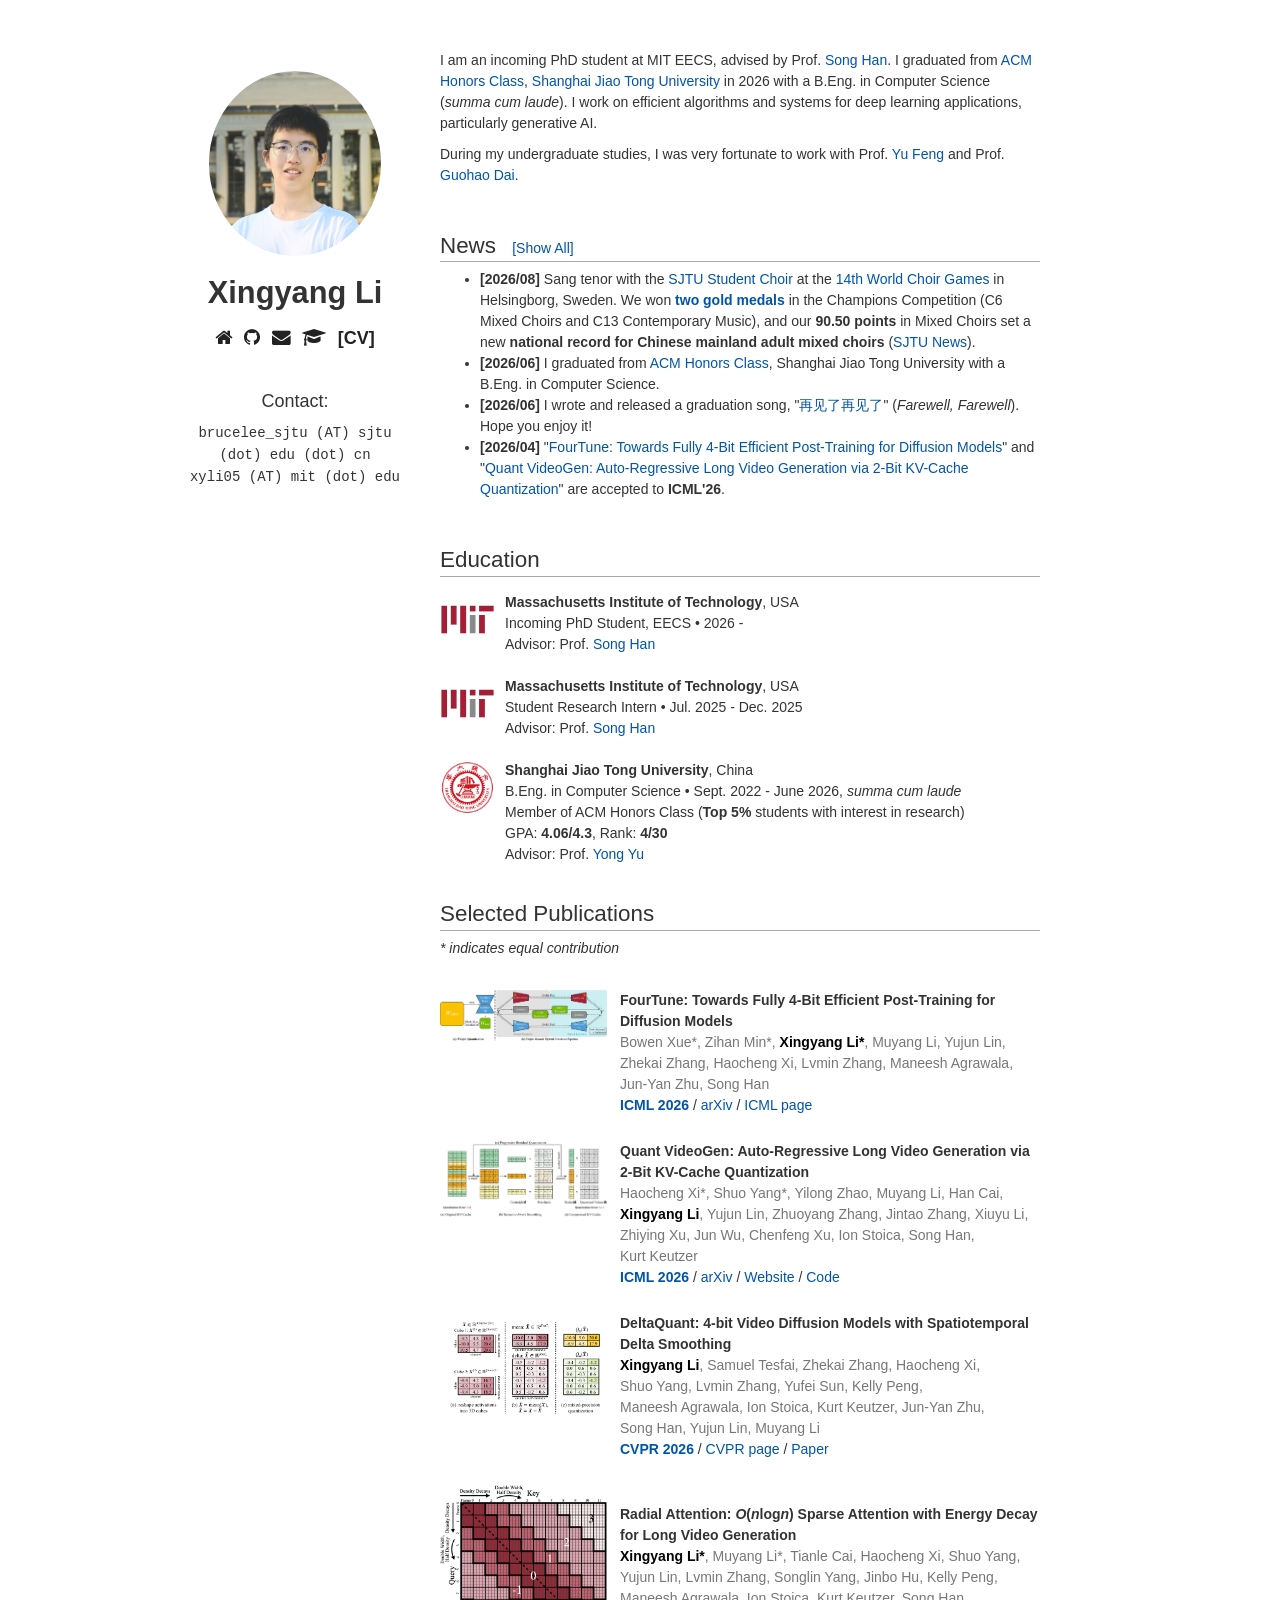
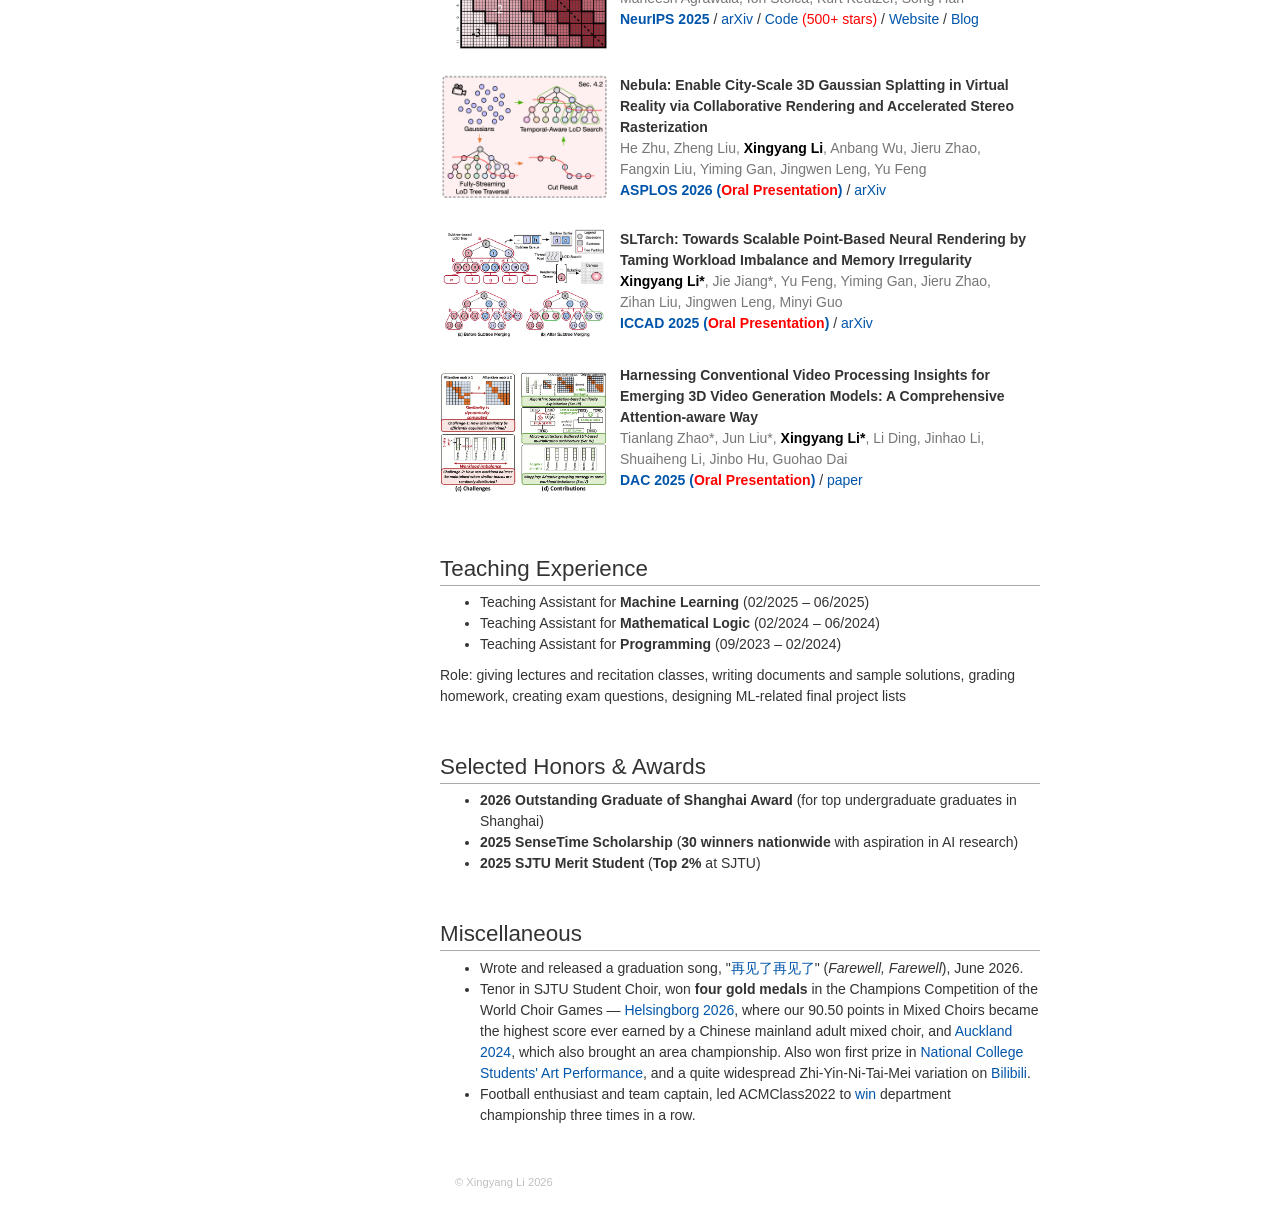
==== commit 784598bb: "Update homepage: World Choir Games 2026, trimmed news and honors - Add [2026/08] news for the 14th W" ====
--- a/index.html
+++ b/index.html
@@ -1,10 +1,1243 @@
 <!doctype html>
 <html>
   <head>
+    <!-- Global Site Tag (gtag.js) - Google Analytics -->
+    <script async src="https://www.googletagmanager.com/gtag/js?id=UA-106869316-1"></script>
+    <script>
+      window.dataLayer = window.dataLayer || [];
+      function gtag(){dataLayer.push(arguments)};
+      gtag('js', new Date());
+
+      gtag('config', 'UA-106869316-1');
+    </script>
+
+    <!-- Disable cache -->
+    <meta http-equiv='cache-control' content='no-cache'> 
+    <meta http-equiv='expires' content='0'> 
+    <meta http-equiv='pragma' content='no-cache'>
+
     <meta charset="utf-8">
+    <meta http-equiv="X-UA-Compatible" content="chrome=1">
+    <title>Xingyang Li's Homepage</title>
+
+    <link rel="icon" type="image/png" href="./images/ACMClass.png">
+    <link rel="stylesheet" href="stylesheets/styles.css">
+    <link rel="stylesheet" href="stylesheets/pygment_trac.css">
+    <link rel="stylesheet" href="stylesheets/bootstrap.min.css">
+    <link rel="stylesheet" href="stylesheets/font-awesome.min.css">
+
+    <link rel="stylesheet" href="stylesheets/special.css">
+    <style>
+      /* Match https://www.linji.me typography and spacing */
+      body {
+        font-family: "lucida grande", "lucida sans unicode", lucida, "Helvetica Neue", Helvetica, Arial, sans-serif !important;
+        font-size: 14px !important;
+        line-height: 1.5 !important;
+        padding: 50px !important;
+      }
+
+      h1 {
+        font-family: "lucida grande", "lucida sans unicode", lucida, "Helvetica Neue", Helvetica, Arial, sans-serif !important;
+        font-size: 250% !important;
+      }
+
+      h2 {
+        font-size: 160% !important;
+      }
+
+      h3 {
+        font-size: 110% !important;
+      }
+
+      .wrapper {
+        width: 800px !important;
+        max-width: none !important;
+        margin: 0 auto !important;
+      }
+
+      header {
+        width: 230px !important;
+        float: left !important;
+        position: fixed !important;
+        transform: translateX(-60px) !important;
+        padding-right: 0 !important;
+      }
+
+      section {
+        width: 600px !important;
+        float: right !important;
+        box-sizing: border-box !important;
+        padding-left: 0 !important;
+        margin-left: 0 !important;
+      }
+
+      @media print, screen and (max-width: 1100px) {
+        div.wrapper {
+          width: auto !important;
+          max-width: 760px !important;
+          margin: 0 auto !important;
+        }
+
+        header,
+        section,
+        footer {
+          float: none !important;
+          position: static !important;
+          width: 100% !important;
+          max-width: 760px !important;
+          margin-left: auto !important;
+          margin-right: auto !important;
+        }
+
+        header {
+          transform: none !important;
+          padding-right: 0 !important;
+          text-align: center !important;
+          margin-bottom: 20px !important;
+        }
+
+        header h1,
+        header h4,
+        header p,
+        header div {
+          text-align: center !important;
+        }
+
+        header .image.avatar {
+          display: block !important;
+          margin: 0 auto 16px auto !important;
+        }
+
+        header .image.avatar img {
+          display: block !important;
+          width: 180px !important;
+          max-width: 55vw !important;
+          margin: 0 auto !important;
+        }
+
+        section {
+          padding-left: 0 !important;
+          margin: 0 !important;
+        }
+      }
+
+      @media print, screen and (max-width: 480px) {
+        body {
+          padding: 15px !important;
+        }
+      }
+    </style>
+
+
     <meta name="viewport" content="width=device-width">
-    <meta name="robots" content="noindex, nofollow">
-    <title></title>
+    
+    <!--[if lt IE 9]>
+    <script src="//html5shiv.googlecode.com/svn/trunk/html5.js"></script>
+    <![endif]-->
+
   </head>
-  <body></body>
+
+  <body>
+    <div class="wrapper">
+      <header>
+        <br />
+        <div align="center">
+            <span class="image avatar" >
+    		  <img src="images/self-202509.jpg" ></img>
+            </span>
+        </div>
+        <h1><b>Xingyang Li</b></h1>
+
+        <p>
+            <a href="https://acm.sjtu.edu.cn/~xyli"><font color="#222"><i class="fa fa-home fa-lg"></i></font></a> &nbsp
+            <a href="https://github.com/radioheading"><font color="#222"><i class="fa fa-github fa-lg"></i> </font></a> &nbsp
+            <a href="mailto:brucelee_sjtu@sjtu.edu.cn"><font color="#222"><i class="fa fa-envelope fa-lg"></i> </font></a> &nbsp
+            <a href="https://scholar.google.com/citations?user=BbEZr2gAAAAJ&hl=en"><font color="#222"><i class="fa fa-graduation-cap fa-lg"></i> </font></a> &nbsp
+            <a href="files/xingyangli_CV.pdf"><font color="#222" style="font-size: 18px; vertical-align: middle;"><b>[CV]</b></font></a>
+        </p>
+        <br />
+
+        <h4>Contact:</h4>
+        <p>
+            <div><font face="courier">brucelee_sjtu (AT) sjtu (dot) edu (dot) cn </font> </div>
+            <div><font face="courier">xyli05 (AT) mit (dot) edu </font> </div>
+        </p>
+
+        
+      </header>
+
+
+      <section class="outer">
+      		<!-- About Me -->
+      		<section  id="about">
+	    	    <!-- <h2>About Me</h2> -->
+                    <p>I am an incoming PhD student at MIT EECS, advised by Prof. <a href="https://songhan.mit.edu/">Song Han</a>. I graduated from <a href="https://acm.sjtu.edu.cn">ACM Honors Class</a>, <a href="https://www.sjtu.edu.cn/">Shanghai Jiao Tong University</a> in 2026 with a B.Eng. in Computer Science (<i>summa cum laude</i>). I work on efficient algorithms and systems for deep learning applications, particularly generative AI.</p>
+
+	    			<p>During my undergraduate studies, I was very fortunate to work with Prof. <a href="https://yufenguofr.github.io">Yu Feng</a> and Prof. <a href="https://dai.sjtu.edu.cn/pepledetail.html?id=218">Guohao Dai</a>.</p>
+
+				</section>
+
+            <!-- News -->
+            <section id="news">
+                <h2>News
+                    <span id="news-toggle" style="cursor: pointer; font-size: 14px; color: #0055AA; margin-left: 10px;">[Show All]</span>
+                </h2>
+                <ul id="news-list">
+                    <li><b>[2026/08]</b> Sang tenor with the <a href="https://en.sjtu.edu.cn/">SJTU Student Choir</a> at the <a href="https://www.interkultur.com/events/world-choir-games/helsingborg-2026/">14th World Choir Games</a> in Helsingborg, Sweden. We won <a href="images/helsingborg2026.jpg"><b>two gold medals</b></a> in the Champions Competition (C6 Mixed Choirs and C13 Contemporary Music), and our <b>90.50 points</b> in Mixed Choirs set a new <b>national record for Chinese mainland adult mixed choirs</b> (<a href="https://mp.weixin.qq.com/s/PToCTYjrX6-wuNe_fTfdWA">SJTU News</a>).</li>
+                    <li><b>[2026/06]</b> I graduated from <a href="https://acm.sjtu.edu.cn">ACM Honors Class</a>, Shanghai Jiao Tong University with a B.Eng. in Computer Science.</li>
+                    <li><b>[2026/06]</b> I wrote and released a graduation song, "<a href="https://163cn.tv/baG4St07">再见了再见了</a>" (<i>Farewell, Farewell</i>). Hope you enjoy it!</li>
+                    <li><b>[2026/04]</b> "<a href="https://arxiv.org/abs/2607.05711">FourTune: Towards Fully 4-Bit Efficient Post-Training for Diffusion Models</a>" and "<a href="https://arxiv.org/abs/2602.02958">Quant VideoGen: Auto-Regressive Long Video Generation via 2-Bit KV-Cache Quantization</a>" are accepted to <b>ICML'26</b>.</li>
+                    <li class="news-hidden" style="display: none;"><b>[2025/11]</b> "<a href="https://arxiv.org/abs/2512.20495">Nebula: Enable City-Scale 3D Gaussian Splatting in Virtual Reality via Collaborative Rendering and Accelerated Stereo Rasterization</a>" is accepted to <b>ASPLOS'26</b> as an oral presentation.</li>
+                    <li class="news-hidden" style="display: none;"><b>[2025/10]</b> I gave a <a href="images/HarvardTalk.jpg">talk about sparse attention and quantization algorithms for diffusion models</a> at Harvard SEAS, hosted by Prof. <a href="https://junchengyang.com">Juncheng Yang</a>.</li>
+                    <li class="news-hidden" style="display: none;"><b>[2025/09]</b> "<a href="https://arxiv.org/abs/2506.19852">Radial Attention: <i>O</i>(<i>n</i>log<i>n</i>) Sparse Attention with Energy Decay for Long Video Generation</a>" is accepted to <b>NeurIPS'25</b>.</li>
+                    <li class="news-hidden" style="display: none;"><b>[2025/09]</b> I gave a <a href="images/UWTalk.jpg">talk about Radial Attention and Nunchaku</a> at UW Systems Lab, hosted by Prof. <a href="https://homes.cs.washington.edu/~baris/">Baris Kasikci</a>.</li>
+                    <li class="news-hidden" style="display: none;"><b>[2025/07]</b> I started my on-site research internship at <a href="https://hanlab.mit.edu/">MIT HAN Lab</a> in <a href="https://mit.edu/">MIT</a>. Feel free to reach out!</li>
+                    <li class="news-hidden" style="display: none;"><b>[2025/07]</b> "<a href="https://arxiv.org/abs/2507.21499">SLTarch: Towards Scalable Point-Based Neural Rendering by Taming Workload Imbalance and Memory Irregularity</a>" is accepted to <b>ICCAD'25</b>.</li>
+                    <li class="news-hidden" style="display: none;"><b>[2025/04]</b> "Our final paper of the course Computer Vision <a href="https://arxiv.org/abs/2501.15058">KETA: Kinematic-Phrases-Enhanced Text-to-Motion Generation via Fine-grained Alignment</a>" is accepted to <b>IJCNN'25</b>.</li>
+                    <li class="news-hidden" style="display: none;"><b>[2025/02]</b> "<a href="https://dai.sjtu.edu.cn/my_file/pdf/64e0dc2d-66d6-46b6-9ea1-99c90e1cf293.pdf">Harnessing Conventional Video Processing Insights for Emerging 3D Video Generation Models: A Comprehensive Attention-aware Way</a>" is accepted to <b>DAC'25</b>.</li>
+                    <li class="news-hidden" style="display: none;"><b>[2025/02]</b> I became the teaching assistant of the course <b>Machine Learning</b> (CS3308@SJTU, 2025 Spring), taught by Prof. Weinan Zhang.</li>
+                    <li class="news-hidden" style="display: none;"><b>[2024/07]</b> Sang with SJTU Student Choir in <b>World Choir Games 2024</b> in Auckland, New Zealand. We earned <b>two gold medals</b> and one area championship!</li>
+                    <li class="news-hidden" style="display: none;"><b>[2024/02]</b> I became the teaching assistant of the course <b>Mathematical Logic</b> (CS2950@SJTU, 2024 Spring), taught by Prof. Qiang Yin.</li>
+                    <li class="news-hidden" style="display: none;"><b>[2023/09]</b> I became the teaching assistant of the course <b>Programming</b> (CS1953@SJTU, 2023 Fall).</li>
+                    <li class="news-hidden" style="display: none;"><b>[2022/08]</b> I was admitted to <b>ACM Honors Class</b>, Zhiyuan College, Shanghai Jiao Tong University.</li>
+                </ul>
+            </section>
+			
+			<!-- Education -->
+			<section  id="education">
+	            <h2>Education</h2>
+	            <div class="media">
+                    <table width="100%" align="center" border="0">
+                        <span class="pull-left"><img src="./images/mit.png" width="55px" height="55px"/></span>
+                        <div class="media-body">
+                            <div><span style="font-weight: bold">Massachusetts Institute of Technology</span>, USA </div>
+                            <div>Incoming PhD Student, EECS &bull; 2026 - </div>
+                            <div>Advisor: Prof. <a href="https://songhan.mit.edu/">Song Han</a></div>
+                        </div>
+                    </table>
+                    <br>
+                    <table width="100%" align="center" border="0">
+    	                <span class="pull-left"><img src="./images/mit.png" width="55px" height="55px"/></span>
+                        <div class="media-body">
+                            <div><span style="font-weight: bold">Massachusetts Institute of Technology</span>, USA </div>
+                            <div>Student Research Intern &bull; Jul. 2025 - Dec. 2025 </div>
+                            <div>Advisor: Prof. <a href="https://songhan.mit.edu/">Song Han</a></div>
+                        </div>
+                    </table>
+                    <br>
+                    <table width="100%" align="center" border="0">
+    	                <span class="pull-left"><img src="./images/sjtu.png" width="55px" height="55px"/></span>
+    	                <div class="media-body">
+    	                    <div><span style="font-weight: bold">Shanghai Jiao Tong University</span>, China </div>
+    	                    <div>B.Eng. in Computer Science &bull; Sept. 2022 - June 2026, <i>summa cum laude</i></div>
+                            <div>Member of ACM Honors Class (<b>Top 5%</b> students with interest in research)</div>
+                            <div>GPA: <b>4.06/4.3</b>, Rank: <b>4/30</b></div>
+                            <div>Advisor: Prof. <a href="https://apex.sjtu.edu.cn/members/yyu">Yong Yu</a></div>
+    	                </div>
+                    </table>
+	            </div>
+        	</section>
+			
+            <!-- Research -->
+            <section  id="research">
+	            <h2>Selected Publications</h2>
+                <p><i>* indicates equal contribution</i></p>
+
+                <br>  <!--some padding-->
+
+                <!-- FourTune -->
+                <section class="pub">
+                    <table width="100%" align="center" border="0">
+                        <tr>
+                            <td width="30%" valign="top">
+                                <a href="https://arxiv.org/abs/2607.05711" class="image"><img src="images/fourtune-fig1.png" width="93%" alt="FourTune Figure 1"></a>
+                            </td>
+                            <td width="70%" align="center">
+                                <div class="title">FourTune: Towards Fully 4-Bit Efficient Post-Training for Diffusion Models</div>
+                                <div class="authors">
+                                  <span class="author">Bowen Xue*</span>,
+                                  <span class="author">Zihan Min*</span>,
+                                  <span class="me">Xingyang Li*</span>,
+                                  <span class="author">Muyang Li</span>,
+                                  <span class="author">Yujun Lin</span>,
+                                  <span class="author">Zhekai Zhang</span>,
+                                  <span class="author">Haocheng Xi</span>,
+                                  <span class="author">Lvmin Zhang</span>,
+                                  <span class="author">Maneesh Agrawala</span>,
+                                  <span class="author">Jun-Yan Zhu</span>,
+                                  <span class="author">Song Han</span>
+                                </div>
+                                <div>
+                                    <span class="tag"><b>ICML 2026</b></span> /
+                                    <span class="tag"><a href="https://arxiv.org/abs/2607.05711">arXiv</a></span> /
+                                    <span class="tag"><a href="https://icml.cc/virtual/2026/poster/64004">ICML page</a></span>
+                                </div>
+                            </td>
+                        </tr>
+                    </table>
+                </section>
+
+                <!-- Quant VideoGen -->
+                <section class="pub">
+                    <table width="100%" align="center" border="0">
+                        <tr>
+                            <td width="30%" valign="top">
+                                <a href="https://arxiv.org/abs/2602.02958" class="image"><img src="images/quant-videogen-fig4.png" width="93%" alt="Quant VideoGen Figure 4"></a>
+                            </td>
+                            <td width="70%" align="center">
+                                <div class="title">Quant VideoGen: Auto-Regressive Long Video Generation via 2-Bit KV-Cache Quantization</div>
+                                <div class="authors">
+                                  <span class="author">Haocheng Xi*</span>,
+                                  <span class="author">Shuo Yang*</span>,
+                                  <span class="author">Yilong Zhao</span>,
+                                  <span class="author">Muyang Li</span>,
+                                  <span class="author">Han Cai</span>,
+                                  <span class="me">Xingyang Li</span>,
+                                  <span class="author">Yujun Lin</span>,
+                                  <span class="author">Zhuoyang Zhang</span>,
+                                  <span class="author">Jintao Zhang</span>,
+                                  <span class="author">Xiuyu Li</span>,
+                                  <span class="author">Zhiying Xu</span>,
+                                  <span class="author">Jun Wu</span>,
+                                  <span class="author">Chenfeng Xu</span>,
+                                  <span class="author">Ion Stoica</span>,
+                                  <span class="author">Song Han</span>,
+                                  <span class="author">Kurt Keutzer</span>
+                                </div>
+                                <div>
+                                    <span class="tag"><b>ICML 2026</b></span> /
+                                    <span class="tag"><a href="https://arxiv.org/abs/2602.02958">arXiv</a></span> /
+                                    <span class="tag"><a href="https://svg-project.github.io/qvg">Website</a></span> /
+                                    <span class="tag"><a href="https://github.com/svg-project/Quant-VideoGen">Code</a></span>
+                                </div>
+                            </td>
+                        </tr>
+                    </table>
+                </section>
+
+                <!-- DeltaQuant -->
+                <section class="pub">
+                    <table width="100%" align="center" border="0">
+                        <tr>
+                            <td width="30%" valign="top">
+                                <a href="https://openaccess.thecvf.com/content/CVPR2026/papers/Li_DeltaQuant_4-bit_Video_Diffusion_Models_with_Spatiotemporal_Delta_Smoothing_CVPR_2026_paper.pdf" class="image"><img src="images/deltaquant-fig1.png" width="93%" alt="DeltaQuant Figure 1"></a>
+                            </td>
+                            <td width="70%" align="center">
+                                <div class="title">DeltaQuant: 4-bit Video Diffusion Models with Spatiotemporal Delta Smoothing</div>
+                                <div class="authors">
+                                  <span class="me">Xingyang Li</span>,
+                                  <span class="author">Samuel Tesfai</span>,
+                                  <span class="author">Zhekai Zhang</span>,
+                                  <span class="author">Haocheng Xi</span>,
+                                  <span class="author">Shuo Yang</span>,
+                                  <span class="author">Lvmin Zhang</span>,
+                                  <span class="author">Yufei Sun</span>,
+                                  <span class="author">Kelly Peng</span>,
+                                  <span class="author">Maneesh Agrawala</span>,
+                                  <span class="author">Ion Stoica</span>,
+                                  <span class="author">Kurt Keutzer</span>,
+                                  <span class="author">Jun-Yan Zhu</span>,
+                                  <span class="author">Song Han</span>,
+                                  <span class="author">Yujun Lin</span>,
+                                  <span class="author">Muyang Li</span>
+                                </div>
+                                <div>
+                                    <span class="tag"><b>CVPR 2026</b></span> /
+                                    <span class="tag"><a href="https://cvpr.thecvf.com/virtual/2026/poster/36475">CVPR page</a></span> /
+                                    <span class="tag"><a href="https://openaccess.thecvf.com/content/CVPR2026/papers/Li_DeltaQuant_4-bit_Video_Diffusion_Models_with_Spatiotemporal_Delta_Smoothing_CVPR_2026_paper.pdf">Paper</a></span>
+                                </div>
+                            </td>
+                        </tr>
+                    </table>
+                </section>
+
+                <!-- Radial Attention -->
+                <section class="pub">
+                    <table width="100%" align="center" border="0">
+                        <tr>
+                            <td width="30%" valign="top">
+                                <a href="https://hanlab.mit.edu/projects/radial-attention" class="image"><img src="images/radial-attention.jpg" width="93%" alt="Radial Attention"></a>
+                            </td>
+                            <td width="70%" align="center">
+                                <div class="title">Radial Attention: <i>O</i>(<i>n</i>log<i>n</i>) Sparse Attention with Energy Decay for Long Video Generation</div>
+                                <div class="authors">
+                                  <span class="me">Xingyang Li*</span>,
+                                  <span class="author">Muyang Li*</span>,
+                                  <span class="author">Tianle Cai</span>,
+                                  <span class="author">Haocheng Xi</span>,
+                                  <span class="author">Shuo Yang</span>,
+                                  <span class="author">Yujun Lin</span>,
+                                  <span class="author">Lvmin Zhang</span>,
+                                  <span class="author">Songlin Yang</span>,
+                                  <span class="author">Jinbo Hu</span>,
+                                  <span class="author">Kelly Peng</span>,
+                                  <span class="author">Maneesh Agrawala</span>,
+                                  <span class="author">Ion Stoica</span>,
+                                  <span class="author">Kurt Keutzer</span>,
+                                  <span class="author">Song Han</span>
+                                </div>
+                                <div>
+                                    <span class="tag"><b>NeurIPS 2025</b></span> /
+                                    <span class="tag"><a href="https://arxiv.org/abs/2506.19852">arXiv</a></span> /
+                                    <span class="tag"><a href="https://github.com/mit-han-lab/radial-attention">Code</a> <span style="color: red;">(500+ stars)</span></span> /
+                                    <span class="tag"><a href="https://hanlab.mit.edu/projects/radial-attention">Website</a></span> /
+                                    <span class="tag"><a href="https://hanlab.mit.edu/blog/radial-attention">Blog</a></span>
+                                </div>
+                            </td>
+                        </tr>
+                    </table>
+                </section>
+
+                <!-- nebula -->
+                <section class="pub">
+                    <table width="100%" align="center" border="0">
+                        <tr>
+                            <td width="30%" valign="top">
+                                <img src="images/nebula.png" width="93%" alt="Nebula">
+                            </td>
+                            <td width="70%" align="center">
+                                <div class="title">Nebula: Enable City-Scale 3D Gaussian Splatting in Virtual Reality via Collaborative Rendering and Accelerated Stereo Rasterization</div>
+                                <div class="authors">
+                                  <span class="author">He Zhu</span>,
+                                  <span class="author">Zheng Liu</span>,
+                                  <span class="me">Xingyang Li</span>,
+                                  <span class="author">Anbang Wu</span>,
+                                  <span class="author">Jieru Zhao</span>,
+                                  <span class="author">Fangxin Liu</span>,
+                                  <span class="author">Yiming Gan</span>,
+                                  <span class="author">Jingwen Leng</span>,
+                                  <span class="author">Yu Feng</span>
+                                </div>
+                                <div>
+                                    <span class="tag"><b>ASPLOS 2026 (<span style="color: red;">Oral Presentation</span>)</b></span> /
+                                    <span class="tag"><a href="https://arxiv.org/abs/2512.20495">arXiv</a></span>
+                                </div>
+                            </td>
+                        </tr>
+                    </table>
+                </section>
+
+                <!-- SLTarch -->
+                <section class="pub">
+                    <table width="100%" align="center" border="0">
+                        <tr>
+                            <td width="30%" valign="top">
+                                <a href="https://arxiv.org/abs/2507.21499" class="image"><img src="images/SLTarch_combined.png" width="93%" alt="SLTarch"></a>
+                            </td>
+                            <td width="70%" align="center">
+                                <div class="title">SLTarch: Towards Scalable Point-Based Neural Rendering by Taming Workload Imbalance and Memory Irregularity</div>
+                                <div class="authors">
+                                  <span class="me">Xingyang Li*</span>,
+                                  <span class="author">Jie Jiang*</span>,
+                                  <span class="author">Yu Feng</span>,
+                                  <span class="author">Yiming Gan</span>,
+                                  <span class="author">Jieru Zhao</span>,
+                                  <span class="author">Zihan Liu</span>,
+                                  <span class="author">Jingwen Leng</span>,
+                                  <span class="author">Minyi Guo</span>
+                                </div>
+                                <div>
+                                    <span class="tag"><b>ICCAD 2025 (<span style="color: red;">Oral Presentation</span>)</b></span> /
+                                    <span class="tag"><a href="https://arxiv.org/abs/2507.21499">arXiv</a></span>
+                                </div>
+                            </td>
+                        </tr>
+                    </table>
+                </section>
+
+                <!-- DAC Paper -->
+                <section class="pub">
+                    <table width="100%" align="center" border="0">
+                        <tr>
+                            <td width="30%" valign="top">
+                                <a href="https://dai.sjtu.edu.cn/my_file/pdf/64e0dc2d-66d6-46b6-9ea1-99c90e1cf293.pdf" class="image"><img src="images/harness.png" width="93%" alt="Harnessing Conventional Video Processing"></a>
+                            </td>
+                            <td width="70%" align="center">
+                                <div class="title">Harnessing Conventional Video Processing Insights for Emerging 3D Video Generation Models: A Comprehensive Attention-aware Way</div>
+                                <div class="authors">
+                                  <span class="author">Tianlang Zhao*</span>,
+                                  <span class="author">Jun Liu*</span>,
+                                  <span class="me">Xingyang Li*</span>,
+                                  <span class="author">Li Ding</span>,
+                                  <span class="author">Jinhao Li</span>,
+                                  <span class="author">Shuaiheng Li</span>,
+                                  <span class="author">Jinbo Hu</span>,
+                                  <span class="author">Guohao Dai</span>
+                                </div>
+                                <div>
+                                    <span class="tag"><b>DAC 2025 (<span style="color: red;">Oral Presentation</span>)</b></span> /
+                                    <span class="tag"><a href="https://dl.acm.org/doi/10.1109/DAC63849.2025.11132992">paper</a></span>
+                                </div>
+                            </td>
+                        </tr>
+                    </table>
+                </section>
+
+
+            </section>
+
+            <!-- Academic Service -->
+            <section  id="work">
+                <h2>Teaching Experience</h2>
+                <ul>
+                    <li>Teaching Assistant for <b>Machine Learning</b> (02/2025 – 06/2025)</li>
+                    <li>Teaching Assistant for <b>Mathematical Logic</b> (02/2024 – 06/2024)</li>
+                    <li>Teaching Assistant for <b>Programming</b> (09/2023 – 02/2024)</li>
+                </ul>
+                <p>Role: giving lectures and recitation classes, writing documents and sample solutions, grading homework, creating exam questions, designing ML-related final project lists</p>
+            </section>
+
+            <!-- Honors -->
+            <section  id="honors">
+                <h2>Selected Honors &amp; Awards</h2>
+                <ul>
+                    <li><b>2026</b> <b>Outstanding Graduate of Shanghai Award</b> (for top undergraduate graduates in Shanghai)</li>
+                    <li><b>2025</b> <b>SenseTime Scholarship</b> (<b>30 winners nationwide</b> with aspiration in AI research)</li>
+                    <li><b>2025</b> <b>SJTU Merit Student</b> (<b>Top 2%</b> at SJTU)</li>
+                </ul>
+            </section>
+
+            <!-- Miscellaneous -->
+            <section id="miscellaneous">
+                <h2>Miscellaneous</h2>
+                <ul>
+                    <li>Wrote and released a graduation song, "<a href="https://163cn.tv/baG4St07">再见了再见了</a>" (<i>Farewell, Farewell</i>), June 2026.</li>
+                    <li>Tenor in SJTU Student Choir, won <b>four gold medals</b> in the Champions Competition of the World Choir Games &mdash; <a href="images/helsingborg2026.jpg">Helsingborg 2026</a>, where our 90.50 points in Mixed Choirs became the highest score ever earned by a Chinese mainland adult mixed choir, and <a href="images/aukland.jpg">Auckland 2024</a>, which also brought an area championship. Also won first prize in <a href="images/xiangyang.jpg">National College Students' Art Performance</a>, and a quite widespread Zhi-Yin-Ni-Tai-Mei variation on <a href="https://www.bilibili.com/video/BV1Dd4y1s73X/?spm_id_from=333.337.search-card.all.click">Bilibili</a>.</li>
+                    <li>Football enthusiast and team captain, led ACMClass2022 to <a href="images/2024ASF.jpg">win</a> department championship three times in a row.</li>
+                </ul>
+            </section>
+
+
+        </section>
+
+        <section id="footer">
+			<div class="container">
+				<ul class="copyright">
+					<li>&copy; Xingyang Li 2026</li>
+				</ul>
+			</div>
+		</section>
+    <script src="javascripts/scale.fix.js"></script>
+
+    <!-- News Toggle Script -->
+    <script>
+        document.addEventListener('DOMContentLoaded', function() {
+            const toggle = document.getElementById('news-toggle');
+            const hiddenItems = document.querySelectorAll('.news-hidden');
+            let isExpanded = false;
+
+            toggle.addEventListener('click', function() {
+                if (isExpanded) {
+                    hiddenItems.forEach(item => item.style.display = 'none');
+                    toggle.textContent = '[Show All]';
+                    isExpanded = false;
+                } else {
+                    hiddenItems.forEach(item => item.style.display = 'list-item');
+                    toggle.textContent = '[Collapse]';
+                    isExpanded = true;
+                }
+            });
+        });
+    </script>
+  </body>
 </html>
+<!-- ALL CONTENT BELOW IS COMMENTED OUT (Ji Lin's old publications)
+
+                AWQ
+                <section class="pub">
+                    <table width="100%" align="center" border="0">
+                        <tr>
+                            <td width="25%" valign="top">
+                                <a href="https://arxiv.org/abs/2211.10438" class="image"><img src="images/awq.png" width="93%" alt=""></a>
+                            </td>
+                            <td width="75%" align="center">
+                                <div class="title">AWQ: Activation-aware Weight Quantization for LLM Compression and Acceleration</div>
+                                <div class="authors">
+                                  <span class="me">Ji Lin*</span>,
+                                  <span class="author">Jiaming Tang*</span>,
+                                  <span class="author">Haotian Tang</span>,
+                                  <span class="author">Shang Yang</span>,
+                                  <span class="author">Xingyu Dang</span>,
+                                  <span class="author">Song Han</span>,
+                                </div>
+                                <div>
+                                    <span class="tag"><a href="https://arxiv.org/abs/2306.00978"><b>MLSys 2024</b></a></span> /
+                                    <span class="tag"><a href="https://arxiv.org/abs/2306.00978">arXiv</a></span> /
+                                    <span class="tag"><a href="https://github.com/mit-han-lab/llm-awq">Code</a></span> /
+                                    <span class="tag"><a href="https://github.com/mit-han-lab/llm-awq/tree/main/tinychat">TinyChat🔥</a></span> 
+                                </div>
+                                <div>
+                                    <b>Integration</b>: 
+                                    <a href="https://github.com/NVIDIA/TensorRT-LLM#key-features">NVIDIA TRT-LLM</a> /
+                                    <a href="https://github.com/intel/neural-compressor/blob/master/neural_compressor/adaptor/torch_utils/awq.py">Intel Neural Compressor</a> /
+                                    <a href="https://github.com/vllm-project/vllm/blob/main/vllm/model_executor/quantization_utils/awq.py">vLLM</a> /
+                                    <a href="https://github.com/lm-sys/FastChat/blob/main/docs/awq.md">FastChat</a> /
+                                    <a href="https://github.com/huggingface/text-generation-inference/pull/1054">HuggingFace TGI</a> /
+                                    <a href=https://github.com/InternLM/lmdeploy>LMDeploy</a> /
+                                    <a href=https://friendli.ai/blog/Unlocking-Efficiency-of-Serving-LLMs-with-Activation-aware-Weight-Quantization-AWQ-on-PeriFlow/>FriendliAI</a>
+                                </div>
+                                <span class='highlight'><a href="https://mlsys.org/virtual/2024/awards_detail">Best Paper Award</a></span>
+                            </td>
+                        </tr>
+                    </table>
+                </section>
+
+                <!-- SmoothQuant -->
+                <!-- <section class="pub">
+                    <table width="100%" align="center" border="0">
+                        <tr>
+                            <td width="25%" valign="top">
+                                <a href="https://arxiv.org/abs/2211.10438" class="image"><img src="images/smoothquant.png" width="93%" alt=""></a>
+                            </td>
+                            <td width="75%" align="center">
+                                <div class="title">SmoothQuant: Accurate and Efficient Post-Training Quantization for Large Language Models</div>
+                                <div class="authors">
+                                  <span class="author">Guangxuan Xiao*</span>,
+                                  <span class="me">Ji Lin*</span>,
+                                  <span class="author">Mickael Seznec</span>,
+                                  <span class="author">Julien Demouth</span>,
+                                  <span class="author">Song Han</span>,
+                                </div>
+                                <div>
+                                    <span class="tag"><a href="https://arxiv.org/abs/2211.02048"><b>ICML 2023</b></a></span> /
+                                    <span class="tag"><a href="https://arxiv.org/abs/2211.10438">arXiv</a></span> /
+                                    <span class="tag"><a href="https://github.com/mit-han-lab/smoothquant">Code</a></span> /
+                                    <span class="tag"><a href="https://github.com/NVIDIA/FasterTransformer/blob/main/docs/gpt_guide.md#supported-features">Faster Transformer Integration</a></span> /
+                                    <span class="tag"><a href="https://github.com/intel/neural-compressor/blob/master/docs/source/smooth_quant.md">Intel Neural Compressor Integration</a></span>
+                                </div>
+                            </td>
+                        </tr>
+                    </table>
+                </section> -->
+
+                <!-- PokeEngine -->
+                <!-- <section class="pub">
+                    <table width="100%" align="center" border="0">
+                        <tr>
+                            <td width="25%" valign="top">
+                                <a href="" class="image"><img src="images/pokeengine.png" width="80%" alt=""></a>
+                            </td>
+                            <td width="75%" align="center">
+                                <div class="title">PockEngine: Sparse and Efficient Fine-tuning in a Pocket</div>
+                                <div class="authors">
+                                  <span class="author">Ligeng Zhu</span>,
+                                  <span class="author">Lanxiang Hu</span>,
+                                  <span class="me">Ji Lin</span>,
+                                  <span class="author">Wei-Ming Chen</span>,
+                                  <span class="author">Wei-Chen Wang</span>,
+                                  <span class="author">Chuang Gan</span>,
+                                  <span class="author">Song Han</span>,
+                                </div>
+                                <div>
+                                    <span class="tag"><a href="https://arxiv.org/abs/2310.17752"><b>MICRO-56</b></a></span> /
+                                    <span class="tag"><a href="https://arxiv.org/abs/2310.17752">arXiv</a></span>
+                                </div>
+                            </td>
+                        </tr>
+                    </table>
+                </section> -->
+
+                <!-- SIGE -->
+                <!-- <section class="pub">
+                    <table width="100%" align="center" border="0">
+                        <tr>
+                            <td width="25%" valign="top">
+                                <a href="https://arxiv.org/abs/2211.02048" class="image"><img src="images/sige.png" width="95%" alt=""></a>
+                            </td>
+                            <td width="75%" align="center">
+                                <div class="title">Efficient Spatially Sparse Inference for Conditional GANs and Diffusion Models</div>
+                                <div class="authors">
+                                  <span class="author">Muyang Li</span>,
+                                  <span class="me">Ji Lin</span>,
+                                  <span class="author">Chenlin Meng</span>,
+                                  <span class="author">Stefano Ermon</span>,
+                                  <span class="author">Song Han</span>,
+                                  <span class="author">Jun-Yan Zhu</span>
+                                </div>
+                                <div>
+                                    <span class="tag"><a href="https://arxiv.org/abs/2211.02048"><b>NeurIPS 2022</b></a></span> /
+                                    <span class="tag"><a href="https://arxiv.org/abs/2211.02048">arXiv</a></span> /
+                                    <span class="tag"><a href="https://www.cs.cmu.edu/%7Esige/">Project Page</a></span> /
+                                    <span class="tag"><a href="https://github.com/lmxyy/sige">Code</a></span> /
+                                    <span class="tag"><a href="https://youtu.be/rDPotGoPPkQ">Video</a></span> 
+                                </div>
+                            </td>
+                        </tr>
+                    </table>
+                </section> -->
+
+                <!-- 256kb -->
+                <!-- <section class="pub">
+                    <table width="100%" align="center" border="0">
+                        <tr>
+                            <td width="25%" valign="top">
+                                <a href="https://arxiv.org/pdf/2206.15472.pdf" class="image"><img src="images/256kb.png" width="95%" alt=""></a>
+                            </td>
+                            <td width="75%" align="center">
+                                <div class="title">On-Device Training Under 256KB Memory</div>
+                                <div class="authors">
+                                  <span class="me">Ji Lin*</span>,
+                                  <span class="author">Ligeng Zhu*</span>,
+                                  <span class="author">Wei-Ming Chen</span>,
+                                  <span class="author">Wei-Chen Wang</span>,
+                                  <span class="author">Chuang Gan</span>,
+                                  <span class="author">Song Han</span>
+                                </div>
+                                <div>
+                                    <span class="tag"><a href="https://arxiv.org/pdf/2206.15472.pdf"><b>NeurIPS 2022</b></a></span> /
+                                    <span class="tag"><a href="https://arxiv.org/pdf/2206.15472.pdf">arXiv</a></span> /
+                                    <span class="tag"><a href="https://tinytraining.mit.edu">Project Page</a></span> 
+                                </div>
+                                <div>
+                                    <b>Press</b>:
+                                    <span class="tag"><a href="https://news.mit.edu/2022/machine-learning-edge-microcontroller-1004">MIT News</a> (<a href="https://web.mit.edu/spotlight/learning-edge/">homepage spotlight</a>)</span>
+                                </div>
+                            </td>
+                        </tr>
+                    </table>
+                </section>
+
+                NeAug -->
+                <!-- <section class="pub">
+                    <table width="100%" align="center" border="0">
+                        <tr>
+                            <td width="25%" valign="top">
+                                <a href="https://arxiv.org/pdf/2110.08890.pdf" class="image"><img src="images/netaug.png" width="85%" alt=""></a>
+                            </td>
+                            <td width="75%" align="center">
+                                <div class="title">Network Augmentation for Tiny Deep Learning</div>
+                                <div class="authors">
+                                  <span class="author">Han Cai</span>,
+                                  <span class="author">Chuang Gan</span>,
+                                  <span class="me">Ji Lin</span>,
+                                  <span class="author">Song Han</span>
+                                </div>
+                                <div>
+                                    <span class="tag"><a href="https://arxiv.org/pdf/2110.08890.pdf"><b>NeurIPS 2021</b></a></span> /
+                                    <span class="tag"><a href="https://arxiv.org/pdf/2110.08890.pdf">arXiv</a></span> /
+                                    <span class="tag"><a href="https://github.com/mit-han-lab/tinyml/tree/master/netaug">Code</a></span> 
+                                </div>
+                            </td>
+                        </tr>
+                    </table>
+                </section> -->
+
+                <!-- MCUNetV2 -->
+                <!-- <section class="pub">
+                    <table width="100%" align="center" border="0">
+                        <tr>
+                            <td width="25%" valign="top">
+                                <a href="https://arxiv.org/pdf/2110.15352.pdf" class="image"><img src="images/mcunetv2.gif" width="95%" alt=""></a>
+                            </td>
+                            <td width="75%" align="center">
+                                <div class="title">MCUNetV2: Memory-Efficient Patch-based Inference for Tiny Deep Learning</div>
+                                <div class="authors">
+                                  <span class="me">Ji Lin</span>,
+                                  <span class="author">Wei-Ming Chen</span>,
+                                  <span class="author">Han Cai</span>,
+                                  <span class="author">Chuang Gan</span>,
+                                  <span class="author">Song Han</span>
+                                </div>
+                                <div>
+                                    <span class="tag"><a href="https://arxiv.org/pdf/2110.15352.pdf"><b>NeurIPS 2021</b></a></span> /
+                                    <span class="tag"><a href="https://arxiv.org/pdf/2110.15352.pdf">arXiv</a></span> /
+                                    <span class="tag"><a href="https://mcunet.mit.edu/">Project Page</a></span> 
+                                </div>
+                                <div>
+                                    <b>Press</b>:
+                                    <span class="tag"><a href="https://news.mit.edu/2021/tiny-machine-learning-design-alleviates-bottleneck-memory-usage-iot-devices-1208">MIT News</a></span> / 
+                                    <span class="tag"><a href="https://bdtechtalks.com/2022/01/17/mcunetv2-tinyml-deep-learning-microcontrollers/">TechTalks</a></span> /
+                                    <span class="tag"><a href="https://thenextweb.com/news/tinyml-deep-learning-microcontrollers-syndication">TheNextWeb</a></span> /
+                                    <span class="tag"><a href="https://analyticsindiamag.com/solving-the-memory-bottleneck-problem-of-tinyml/">AIM</a></span> /
+                                    <span class="tag"><a href="https://techmonitor.ai/technology/ai-and-automation/tinyml-putting-ai-in-iot-chips-a-question-of-memory">TechMonitor</a></span>
+                                </div>
+                            </td>
+                        </tr>
+                    </table>
+                </section> -->
+
+                <!-- Anycost GAN -->
+                <!-- <section class="pub">
+                    <table width="100%" align="center" border="0">
+                        <tr>
+                            <td width="25%" valign="top">
+                                <a href="https://arxiv.org/pdf/2103.03243.pdf" class="image"><img src="images/anycost_gan.jpg" width="95%" alt=""></a>
+                            </td>
+                            <td width="75%" align="center">
+                                <div class="title">Anycost GANs for Interactive Image Synthesis and Editing</div>
+                                <div class="authors">
+                                  <span class="me">Ji Lin</span>,
+                                  <span class="author">Richard Zhang</span>,
+                                  <span class="author">Frieder Ganz</span>,
+                                  <span class="author">Song Han</span>,
+                                  <span class="author">Jun-Yan Zhu</span>
+                                </div>
+                                <div>
+                                    <span class="tag"><a href="https://arxiv.org/pdf/2103.03243.pdf"><b>CVPR 2021</b></a></span> /
+                                    <span class="tag"><a href="https://arxiv.org/pdf/2103.03243.pdf">arXiv</a></span> /
+                                    <span class="tag"><a href="https://hanlab.mit.edu/projects/anycost-gan/">Project Page</a></span> /
+                                    <span class="tag"><a href="https://github.com/mit-han-lab/anycost-gan">Code</a></span> /
+                                    <span class="tag"><a href="https://www.youtube.com/watch?v=_yEziPl9AkM">Video</a></span> /
+                                    <span class="tag"><a href="https://youtu.be/_yEziPl9AkM?t=90">Demo Video</a></span> /
+                                    <span class="tag"><a href="https://colab.research.google.com/github/mit-han-lab/anycost-gan/blob/master/notebooks/intro_colab.ipynb">Colab Tutorial</a></span>
+                                </div>
+                            </td>
+                        </tr>
+                    </table>
+                </section>
+
+                
+                MCUNet -->
+                <!-- <section class="pub">
+                    <table width="100%" align="center" border="0">
+                        <tr>
+                            <td width="25%" valign="top">
+                                <a href="https://arxiv.org/pdf/2007.10319.pdf" class="image"><img src="images/mcunet.png" width="90%" alt=""></a>
+                            </td>
+                            <td width="75%" align="center">
+                                <div class="title">MCUNet: Tiny Deep Learning on IoT Devices</div>
+                                <div class="authors">
+                                  <span class="me">Ji Lin</span>,
+                                  <span class="author">Wei-Ming Chen</span>,
+                                  <span class="author">Yujun Lin</span>,
+                                  <span class="author">John Cohn</span>,
+                                  <span class="author">Chuang Gan</span>,
+                                  <span class="author">Song Han</span>
+                                </div>
+                                <div>
+                                    <span class="tag"><b>NeurIPS 2020</b></span> /
+                                    <span class="tag"><a href="https://arxiv.org/pdf/2007.10319.pdf">arXiv</a></span> /
+                                    <span class="tag"><a href="https://mcunet.mit.edu">Project Page</a></span> /
+                                    <span class="tag"><a href="https://mcunet.mit.edu">Code</a></span> /
+                                    <span class="tag"><a href="https://www.youtube.com/watch?v=YvioBgtec4U&feature=youtu.be">Demo Video</a></span> 
+                                </div>
+                                <div>
+                                    <b>Press</b>:
+                                    <span class="tag"><a href="https://news.mit.edu/2020/iot-deep-learning-1113">MIT News</a> (<a href="http://web.mit.edu/archive/spotlight/deep-learning-tiny-places/">homepage spotlight</a>)</span> /
+                                    <span class="tag"><a href="https://www.wired.com/story/ai-algorithms-slimming-fit-fridge/">WIRED</a></span> /
+                                    <span class="tag"><a href="http://www.mittrchina.com/news/5866">MIT TR-China</a></span> /
+                                    <span class="tag"><a href="https://www.ibm.com/blogs/research/2020/12/ai-microcontrollers-smarter-iot/">IBM</a></span> /
+                                    <span class="tag"><a href="https://www.morningbrew.com/emerging-tech/stories/2020/12/07/researchers-figured-fit-ai-ever-onto-internet-things-microchips">Morning Brew</a></span> /
+                                    <span class="tag"><a href="https://staceyoniot.com/researchers-take-a-3-pronged-approach-to-edge-ai/">Stacey on IoT</a></span> /
+                                    <span class="tag"><a href="https://www.analyticsinsight.net/amalgamating-ml-and-iot-in-smart-home-devices/">Analytics Insight</a></span> /
+                                    <span class="tag"><a href="https://techable.jp/archives/142462">Techable</a></span> /
+                                    <span class="tag"><a href="https://tendencias21.levante-emv.com/el-aprendizaje-profundo-impulsa-el-internet-de-las-cosas.html">Tendencias</a></span>
+                                </div>
+                                <span class='highlight'>Spotlight Presentation</span>
+                            </td>
+                        </tr>
+                    </table>
+                </section>  (commented out MCUNet) -->
+
+                <!-- DiffAug -->
+                <!-- <section class="pub">
+                    <table width="100%" align="center" border="0">
+                        <tr>
+                            <td width="25%" valign="top">
+                                <a href="https://arxiv.org/pdf/2006.10738" class="image"><img src="images/diffaug.jpg" width="90%" alt=""></a>
+                            </td>
+                            <td width="75%" align="center">
+                                <div class="title">Differentiable Augmentation for Data-Efficient GAN Training</div>
+                                <div class="authors">
+                                  <span class="author">Shengyu Zhao</span>,
+                                  <span class="author">Zhijian Liu</span>,
+                                  <span class="me">Ji Lin</span>,
+                                  <span class="author">Jun-Yan Zhu</span>,
+                                  <span class="author">Song Han</span>
+                                </div>
+                                <div>
+                                    <span class="tag"><b>NeurIPS 2020</b></span> /
+                                    <span class="tag"><a href="https://arxiv.org/pdf/2006.10738">arXiv</a></span> /
+                                    <span class="tag"><a href="https://hanlab.mit.edu/projects/data-efficient-gans/">Project Page</a></span> /
+                                    <span class="tag"><a href="https://github.com/mit-han-lab/data-efficient-gans">Code</a></span> /
+                                    <span class="tag"><a href="https://hanlab.mit.edu/projects/data-efficient-gans/slides.pdf">Slides</a></span> /
+                                    <span class="tag"><a href="https://colab.research.google.com/gist/zsyzzsoft/5fbb71b9bf9a3217576bebae5de46fc2/data-efficient-gans.ipynb">Colab Tutorial</a></span> 
+                                </div>
+                                <div>
+                                    <b>Press</b>:
+                                    <span class="tag"><a href="https://venturebeat.com/2020/06/24/mits-technique-trains-state-of-the-art-gans-with-less-data/">VentureBeat</a></span>
+                                </div>
+                            </td>
+                        </tr>
+                    </table>
+                </section> -->
+
+                <!-- GAN Compression -->
+                <!-- <section class="pub">
+                    <table width="100%" align="center" border="0">
+                        <tr>
+                            <td width="25%" valign="top">
+                                <a href="https://arxiv.org/pdf/2003.08936.pdf" class="image"><img src="images/gan_compression.jpg" width="90%" alt=""></a>
+                            </td>
+                            <td width="75%" align="center">
+                                <div class="title">GAN Compression: Efficient Architectures for Interactive Conditional GANs</div>
+                                <div class="authors">
+                                  <span class="author">Muyang Li</span>,
+                                  <span class="me">Ji Lin</span>,
+                                  <span class="author">Yaoyao Ding</span>,
+                                  <span class="author">Zhijian Liu</span>,
+                                  <span class="author">Jun-Yan Zhu</span>,
+                                  <span class="author">Song Han</span>
+                                </div>
+                                <div>
+                                    <span class="tag"><a href="https://openaccess.thecvf.com/content_CVPR_2020/papers/Li_GAN_Compression_Efficient_Architectures_for_Interactive_Conditional_GANs_CVPR_2020_paper.pdf"><b>CVPR 2020</b></a></span> /
+                                    <span class="tag"><a href="https://arxiv.org/pdf/2003.08936.pdf">arXiv</a></span> /
+                                    <span class="tag"><a href="https://hanlab.mit.edu/projects/gancompression/">Project Page</a></span> /
+                                    <span class="tag"><a href="https://github.com/mit-han-lab/gan-compression">Code</a></span> /
+                                    <span class="tag"><a href="https://youtu.be/IwFLVQj10DA">Video</a></span> /
+                                    <span class="tag"><a href="https://www.youtube.com/playlist?list=PL80kAHvQbh-r5R8UmXhQK1ndqRvPNw_ex">Demo Video</a></span> /
+                                    <span class="tag"><a href="https://hanlab.mit.edu/projects/gancompression/resources/546-slides.pdf">Slides</a></span>
+                                </div>
+                            </td>
+                        </tr>
+                    </table>
+                </section> -->
+
+                <!-- APQ -->
+                <!-- <section class="pub">
+                    <table width="100%" align="center" border="0">
+                        <tr>
+                            <td width="25%" valign="top">
+                                <a href="https://arxiv.org/pdf/2006.08509.pdf" class="image"><img src="images/apq.png" width="85%" alt=""></a>
+                            </td>
+                            <td width="75%" align="center">
+                                <div class="title">APQ: Joint Search for Network Architecture, Pruning and Quantization Policy</div>
+                                <div class="authors">
+                                  <span class="author">Tianzhe Wang</span>,
+                                  <span class="author">Kuan Wang</span>,
+                                  <span class="author">Han Cai</span>,
+                                  <span class="me">Ji Lin</span>,
+                                  <span class="author">Zhijian Liu</span>,
+                                  <span class="author">Hanrui Wang</span>,
+                                  <span class="author">Yujun Lin</span>,
+                                  <span class="author">Song Han</span>
+                                </div>
+                                <div>
+                                    <span class="tag"><a href="https://openaccess.thecvf.com/content_CVPR_2020/papers/Wang_APQ_Joint_Search_for_Network_Architecture_Pruning_and_Quantization_Policy_CVPR_2020_paper.pdf"><b>CVPR 2020</b></a></span>  /
+                                    <span class="tag"><a href="https://arxiv.org/pdf/2006.08509.pdf">arXiv</a></span> 
+                                </div>
+                            </td>
+                        </tr>
+
+
+                    </table>
+                </section> -->
+
+                <!-- Micro -->
+                <!-- <section class="pub">
+                    <table width="100%" align="center" border="0">
+                        <tr>
+                            <td width="25%" valign="top">
+                                <a href="https://ieeexplore.ieee.org/abstract/document/8897011" class="image"><img src="images/automl_micro.png" width="85%" alt=""></a>
+                            </td>
+                            <td width="75%" align="center">
+                                <div class="title">AutoML for Architecting Efficient and Specialized Neural Networks</div>
+                                <div class="authors">
+                                  <span class="author">Han Cai*</span>,
+                                  <span class="me">Ji Lin*</span>,
+                                  <span class="author">Yujun Lin*</span>,
+                                  <span class="author">Zhijian Liu*</span>,
+                                  <span class="author">Kuan Wang*</span>,
+                                  <span class="author">Tianzhe Wang*</span>,
+                                  <span class="author">Ligeng Zhu*</span>,
+                                  <span class="author">Song Han</span>
+                                </div>
+                                <div>
+                                    <span class="tag"><a href="https://ieeexplore.ieee.org/abstract/document/8897011"><b>IEEE Micro</b></a></span> 
+                                </div>
+                            </td>
+                        </tr>
+
+
+                    </table>
+                </section> -->
+
+                <!-- TSM -->
+                <!-- <section class="pub">
+                    <table width="100%" align="center" border="0">
+                        <tr>
+                            <td width="25%" valign="top">
+                                <a href="https://arxiv.org/pdf/1811.08383.pdf" class="image"><img src="images/tsm.png" width="90%" alt=""></a>
+                            </td>
+                            <td width="75%" align="center">
+                                <div class="title">TSM: Temporal Shift Module for Efficient Video Understanding</div>
+                                <div class="authors">
+                                  <span class="me">Ji Lin</span>,
+                                  <span class="author"><a href="http://people.csail.mit.edu/ganchuang/">Chuang Gan</a></span>,
+                                  <span class="author"><a href="http://songhan.mit.edu/">Song Han</a></span>
+                                </div>
+                                <div>
+                                    <span class="tag"><a href=""><b>ICCV 2019</b></a></span> /
+                                    <span class="tag"><a href="https://arxiv.org/pdf/1811.08383.pdf">arXiv</a></span>
+                                </div>
+                                <div class="title">Training Kinetics in 15 Minutes: Large-scale Distributed Training on Videos</div>
+                                <div class="authors">
+                                  <span class="me">Ji Lin</span>,
+                                  <span class="author"><a href="http://people.csail.mit.edu/ganchuang/">Chuang Gan</a></span>,
+                                  <span class="author"><a href="http://songhan.mit.edu/">Song Han</a></span>
+                                </div>
+                                <div>
+                                    <span class="tag"><a href="http://learningsys.org/neurips19/"><b>NeurIPS 2019 Workshop</b></a></span> /
+                                    <span class="tag"><a href="https://arxiv.org/abs/1910.00932">arXiv</a></span> 
+                                    <br>
+                                    <span class="tag"><a href="https://hanlab.mit.edu/projects/tsm/">Project Page</a></span> /
+                                    <span class="tag"><a href="https://www.youtube.com/watch?v=Pk8PHpdiSOo">Demo</a></span> /
+                                    <span class="tag"><a href="https://github.com/mit-han-lab/temporal-shift-module">Code</a></span>
+                                </div>
+                                <div><b>Press</b>: 
+                                    <span class="tag"><a href="http://news.mit.edu/2019/faster-video-recognition-smartphone-era-1011">MIT News</a></span> /
+                                    <span class="tag"><a href="https://www.technologyreview.com/f/614551/ai-computer-vision-algorithms-on-your-phone-mit-ibm/">MIT Technology Review</a></span> /
+                                    <span class="tag"><a href="https://www.wired.com/story/technique-easier-ai-understand-videos/">WIRED</a></span> /
+                                    <span class="tag"><a href="https://www.engadget.com/2019/10/09/mit-ibm-machine-learning-faster-video-recognition/?guccounter=1&guce_referrer=aHR0cHM6Ly90LmNvL3hQSHBUMlJtdXc_YW1wPTE&guce_referrer_sig=AQAAAMPjElPjCfQqcJfbfckoSUJnh3OuqTR0KC_Z6S8-3h4ruHQ2z2RA5uiy_RQPVGmDJ8JghLtfI4XH0gIQr9-UlAQuA_4MJwfEEY9GMq6Tl8YolX6AVBlObRlvSMQ2M35zqGnzhp7-Av5dyfUUBxJQhH7Zo8Y_p9uOkhgU_FKl9oYB">Engadget</a></span>/
+                                    <span class="tag"><a href="https://news.developer.nvidia.com/new-mit-video-recognition-model-dramatically-improves-latency-on-edge-devices/?ncid=em-news-24390&mkt_tok=[base64]#cid=dlz_em-news_en-us">NVIDIA News</a></span> /
+                                    <span class="tag"><a href="https://docs.nvidia.com/deeplearning/sdk/dali-developer-guide/docs/examples/use_cases/paddle/tsm/paddle-tsm.html">Industry Integration@NVIDIA</a></span>
+                                </div>
+                            </td>
+                        </tr>
+                    </table>
+                </section> -->
+
+                <!-- HAQ -->
+                <!-- <section class="pub">
+                    <table width="100%" align="center" border="0">
+                        <tr>
+                            <td width="25%" valign="top">
+                                <a href="https://arxiv.org/pdf/1811.08886.pdf" class="image"><img src="images/haq.png" width="90%" alt=""></a>
+                            </td>
+                            <td width="75%" align="center">
+                                <div class="title">HAQ: Hardware-Aware Automated Quantization</div>
+                                <div class="authors">
+                                  <span class="author">Kuan Wang*</span>,
+                                  <span class="author"><a href="http://zhijianliu.com">Zhijian Liu*</a></span>,
+                                  <span class="author"><a href="https://synxlin.github.io">Yujun Lin*</a></span>,
+                                  <span class="me">Ji Lin</span>,
+                                  <span class="author"><a href="http://songhan.mit.edu/">Song Han</a></span>
+                                </div>
+                                <div>
+                                    <span class="tag"><a href="https://arxiv.org/abs/1811.08886"><b>CVPR 2019</b></a></span> /
+                                    <span class="tag"><a href="https://arxiv.org/pdf/1811.08886.pdf">arXiv</a></span> 
+                                </div>
+                                <span class='highlight'>Oral Presentation</span> -->
+
+                                <!-- <div class="title">Hardware-Centric AutoML for Mixed-Precision Quantization</div>
+                                <div class="authors">
+                                  <span class="author">Kuan Wang*</span>,
+                                  <span class="author"><a href="http://zhijianliu.com">Zhijian Liu*</a></span>,
+                                  <span class="author"><a href="https://synxlin.github.io">Yujun Lin*</a></span>,
+                                  <span class="me">Ji Lin</span>,
+                                  <span class="author"><a href="http://songhan.mit.edu/">Song Han</a></span>
+                                </div>
+                                <div>
+                                    <span class="tag"><a href="https://arxiv.org/pdf/2008.04878.pdf"><b>IJCV</b></a></span> 
+                                    <br>
+                                    <span class="tag"><a href="https://hanlab.mit.edu/projects/haq/">Project Page</a></span> /
+                                    <span class="tag"><a href="https://github.com/mit-han-lab/HAQ">Code</a></span>
+                                </div>
+                            </td>
+                        </tr>
+
+
+                    </table>
+                </section> -->
+
+                <!-- DQ -->
+                <!-- 
+                    <section class="pub">
+                        <table width="100%" align="center" border="0">
+                            <tr>
+                                <td width="25%" valign="top">
+                                    <a href="https://arxiv.org/abs/1904.08444" class="image"><img src="images/dq.png" width="90%" alt=""></a>
+                                </td>
+                                <td width="75%" align="center">
+                                    <div class="title">Defensive Quantization: When Efficiency Meets Robustness</div>
+                                    <div class="authors">
+                                      <span class="me">Ji Lin</span>,
+                                      <span class="author"><a href="http://people.csail.mit.edu/ganchuang/">Chuang Gan</a></span>,
+                                      <span class="author"><a href="http://songhan.mit.edu/">Song Han</a></span>
+                                    </div>
+                                    <div>
+                                        <span class="tag"><b>ICLR 2019</b></span> /
+                                        <span class="tag"><a href="https://arxiv.org/abs/1904.08444">arXiv</a></span> / 
+                                        <span class="tag"><a href="http://news.mit.edu/2019/improving-security-ai-moves-to-smartphones-0423">MIT News</a></span>
+                                    </div>
+                                </td>
+                            </tr>
+                        </table>
+                    </section>
+                -->
+
+
+                <!-- AMC -->
+                <!-- <section class="pub">
+                    <table width="100%" align="center" border="0">
+                        <tr>
+                            <td width="25%" valign="top">
+                                <a href="https://arxiv.org/abs/1802.03494" class="image"><img src="images/amc.png" width="90%" alt=""></a>
+                            </td>
+                            <td width="75%" align="center">
+                                <div class="title">AMC: AutoML for Model Compression and Acceleration on Mobile Devices</div>
+                                <div class="authors">
+                                  <span class="author"><a href="http://yihui-he.github.io">Yihui He*</a></span>,
+                                  <span class="me">Ji Lin*</span>,
+                                  <span class="author"><a href="http://zhijianliu.com">Zhijian Liu</a></span>,
+                                  <span class="author"><a href="http://hwang.me/">Hanrui Wang</a></span>,
+                                  <span class="author"><a href="http://vision.stanford.edu/lijiali/">Li-Jia Li</a></span>,
+                                  <span class="author"><a href="http://songhan.mit.edu/">Song Han</a></span>
+                                </div>
+                                <div>
+                                    <span class="tag"><a href="https://hanlab.mit.edu/projects/amc/papers/amc_eccv.pdf"><b>ECCV 2018</b></a></span> /
+                                    <span class="tag"><a href="https://arxiv.org/abs/1802.03494">arXiv</a></span> /
+                                    <span class="tag"><a href="https://hanlab.mit.edu/projects/amc/">Project Page</a></span> /
+                                    <span class="tag"><a href="files/AMC_poster.pdf">Poster</a></span> /
+                                    <span class="tag"><a href="https://github.com/mit-han-lab/amc-release">Code</a></span>
+                                </div>
+                            </td>
+                        </tr>
+
+
+                    </table>
+                </section>
+
+                AdaLR -->
+                <!-- <section class="pub">
+                    <table width="100%" align="center" border="0">
+                        <tr>
+                            <td width="20%" valign="top">
+                                <a href="images/adalr.png" class="image"><img src="images/adalr.png" width="90%" alt=""></a>
+                            </td>
+                            <td width="80%" align="center">
+                                <div class="title">Adaptive Mixture of Low-Rank Factorizations for Compact Neural Modeling</div>
+                                <div class="authors">
+                                  <span class="author"><a href="http://web.cs.ucla.edu/~tingchen/">Ting Chen*</a></span>,
+                                  <span class="me">Ji Lin*</span>,
+                                  <span class="author"><a href="https://www.linkedin.com/in/tianl">Tian Lin</a></span>,
+                                  <span class="author"><a href="http://songhan.mit.edu/">Song Han</a></span>,
+                                  <span class="author"><a href="https://chongw.github.io">Chong Wang</a></span>,
+                                  <span class="author"><a href="https://dennyzhou.github.io">Dengyong Zhou</a></span>
+                                </div>
+                                <div>
+                                    <span class="tag"><a href="https://openreview.net/pdf?id=B1eHgu-Fim"><b>NeurIPS 2018 Workshop</b></a></span>
+                                </div>
+                            </td>
+                        </tr>
+                    </table>
+                </section> -->
+
+
+                <!-- RNP -->
+                <!-- <section class="pub">
+                    <table width="100%" align="center" border="0">
+                        <tr>
+                            <td width="25%" valign="top">
+                                <a href="https://papers.nips.cc/paper/6813-runtime-neural-pruning.pdf" class="image"><img src="images/rnp.png" width="80%" alt=""></a>
+                            </td>
+                            <td width="75%" align="center">
+                                <div class="title">Runtime Neural Pruning</div>
+                                <div class="authors">
+                                  <span class="me">Ji Lin*</span>,
+                                  <span class="author"><a href="https://raoyongming.github.io/">Yongming Rao*</a></span>,
+                                  <span class="author"><a href="https://sites.google.com/site/elujiwen/">Jiwen Lu</a></span>,
+                                  <span class="author"><a href="https://www.tsinghua.edu.cn/publish/auen/1713/2011/20110506105532098625469/20110506105532098625469_.html">Jie Zhou</a></span>
+                                </div>
+                                <div>
+                                    <span class="tag"><a href="https://papers.nips.cc/paper/6813-runtime-neural-pruning.pdf"><b>NIPS 2017</b></a></span>
+                                </div>
+                                <div class="title">Runtime Network Routing for Efficient Image Classification</div>
+                                <div class="authors">
+                                  <span class="author"><a href="https://raoyongming.github.io/">Yongming Rao</a></span>,
+                                  <span class="author"><a href="https://sites.google.com/site/elujiwen/">Jiwen Lu</a></span>,
+                                  <span class="me">Ji Lin</span>,
+                                  <span class="author"><a href="https://www.tsinghua.edu.cn/publish/auen/1713/2011/20110506105532098625469/20110506105532098625469_.html">Jie Zhou</a></span>
+                                </div>
+                                <div>
+                                    <span class="tag"><a href="https://ieeexplore.ieee.org/abstract/document/8510920"><b>T-PAMI</b></a></span>
+                                </div>
+                            </td>
+                        </tr>
+                    </table>
+                </section> -->
+
+                <!-- facegan -->
+                <!-- <section class="pub">
+                    <table width="100%" align="center" border="0">
+                        <tr>
+                            <td width="20%" valign="top">
+                                <a href="images/facegan.png" class="image"><img src="images/facegan.png" width="80%" alt=""></a>
+                            </td>
+                            <td width="80%" align="center">
+                                <div class="title">Learning Discriminative Aggregation Network for Video-based Face Recognition</div>
+                                <div class="authors">
+                                  <span class="author"><a href="https://raoyongming.github.io/">Yongming Rao</a></span>,
+                                  <span class="me">Ji Lin</span>,
+                                  <span class="author"><a href="https://sites.google.com/site/elujiwen/">Jiwen Lu</a></span>,
+                                  <span class="author"><a href="https://www.tsinghua.edu.cn/publish/auen/1713/2011/20110506105532098625469/20110506105532098625469_.html">Jie Zhou</a></span>
+                                </div>
+                                <div>
+                                    <span class="tag"><a href="http://openaccess.thecvf.com/content_ICCV_2017/papers/Rao_Learning_Discriminative_Aggregation_ICCV_2017_paper.pdf"><b>ICCV 2017</b></a></span>
+                                </div>
+                                <span class='highlight'>Spotlight Presentation</span>
+                            </td>
+                        </tr>
+                    </table>
+                </section> -->
+
+                <!-- CADL -->
+                <!-- <section class="pub">
+                    <table width="100%" align="center" border="0">
+                        <tr>
+                            <td width="20%" valign="top">
+                                <a href="images/cadl.png" class="image"><img src="images/cadl.png" width="90%" alt=""></a>
+                            </td>
+                            <td width="80%" align="center">
+                                <div class="title">Consistent-aware Deep Learning for Person Re-identification in a Camera Network</div>
+                                <div class="authors">
+                                  <span class="me">Ji Lin</span>,
+                                  <span class="author"><a href="http://ivg.au.tsinghua.edu.cn/people/Liangliang_Ren/">Liangliang Ren</a></span>,
+                                  <span class="author"><a href="https://sites.google.com/site/elujiwen/">Jiwen Lu</a></span>,
+                                  <span class="author"><a href="http://ivg.au.tsinghua.edu.cn/~jfeng/">Jianjiang Feng</a></span>,
+                                  <span class="author"><a href="https://www.tsinghua.edu.cn/publish/auen/1713/2011/20110506105532098625469/20110506105532098625469_.html">Jie Zhou</a></span>
+                                </div>
+                                <div>
+                                    <span class="tag"><a href="http://openaccess.thecvf.com/content_cvpr_2017/papers/Lin_Consistent-Aware_Deep_Learning_CVPR_2017_paper.pdf"><b>CVPR 2017</b></a></span>
+                                </div>
+                                <span class='highlight'>Spotlight Presentation</span>
+                            </td>
+                        </tr>
+                    </table>
+                </section> -->
+
+
+            
+            <!-- Work -->
+            <!-- <section  id="work">
+	            <h2>Industrial Experience</h2>
+	            <ul>
+                    <li><strong>Google AI China Center</strong> &bull; Feb - Sept, 2018
+                        <br> Advisor: <a href="https://songhan.mit.edu">Song Han</a> and <a href="http://vision.stanford.edu/lijiali/">Jia Li</a> 
+                         <br> AI Intern Researcher  
+                    </li>
+                    <br>
+
+	                <li><strong>SenseTime Group Limited</strong>  &bull; Jan - Apr, 2017
+	                    <br> Vision Researcher, Detection Team </br>
+                    </li>
+	            </ul>
+        	</section> -->
+
+            <!-- Talks -->
+            <!-- <section  id="talk">
+                <h2>Talks</h2>
+                <ul>
+                    <li>[02/2021]: MCUNet: Tiny Deep Learning on IoT Devices @ <a href="https://event.technologyreview.com/future-compute-2021">MIT Technology Review’s Future Compute 2021</a></li>
+                    <li>[12/2020]: MCUNet: Tiny Deep Learning on IoT Devices @ Tsinghua <a href="http://www.aitime.cn/">AI TIME</a></li>
+                </ul>
+            </section>
+ -->
+            <!-- Academic Service -->
+            <!-- <section  id="work">
+                <h2>Academic Service</h2>
+                <ul>
+                    <li>Conference reviewer: ICLR, ICML, NeurIPS, CVPR, ICCV, ECCV, SIGGRAPH, IJCAI, AAAI, ACMMM, etc.</li>
+                    <li>Journel reviewer: T-PAMI, JMLR, T-MM, etc.</li>
+                </ul>
+            </section> -->
--- a/stylesheets/styles.css
+++ b/stylesheets/styles.css
@@ -0,0 +1,368 @@
+@import url(https://fonts.googleapis.com/css?family=Noto+Sans:400,400italic,700italic,700);
+
+body {
+  background-color: #fff;
+  padding:50px;
+  font-size: 14px/1.5;
+  font-family: "lucida grande", "lucida sans unicode", lucida, "Helvetica Neue", Helvetica, Arial, sans-serif;
+  color:#727272;
+  font-weight:400;
+}
+
+h1, h2, h3, h4, h5, h6 {
+  color:#222;
+  margin:0 0 20px;
+}
+
+p, ul, ol, table, pre, dl {
+  margin:0 0 0 0px;
+}
+
+h1, h2, h3 {
+  line-height:1.1;
+}
+
+h1 {
+  font-size:28px;
+}
+
+h2 {
+  color:#393939;
+}
+
+h3, h4, h5, h6 {
+  color:#494949;
+}
+
+a {
+  color:#39c;
+  text-decoration:none;
+}
+
+a:hover {
+  color:#069;
+}
+
+a small {
+  font-size:11px;
+  color:#777;
+  margin-top:-0.3em;
+  display:block;
+}
+
+a:hover small {
+  color:#777;
+}
+
+.wrapper {
+  width:800px;
+  margin:0 auto;
+}
+
+blockquote {
+  border-left:1px solid #e5e5e5;
+  margin:0;
+  padding:0 0 0 20px;
+  font-style:italic;
+}
+
+code, pre {
+  font-family:Monaco, Bitstream Vera Sans Mono, Lucida Console, Terminal, Consolas, Liberation Mono, DejaVu Sans Mono, Courier New, monospace;
+  color:#333;
+  font-size:12px;
+}
+
+pre {
+  padding:8px 15px;
+  background: #f8f8f8;
+  border-radius:5px;
+  border:1px solid #e5e5e5;
+  overflow-x: auto;
+}
+
+table {
+  width:100%;
+  border-collapse:collapse;
+}
+
+th, td {
+  text-align:left;
+  padding:5px 10px;
+  /*border-bottom:1px solid #e5e5e5;*/
+}
+
+dt {
+  color:#444;
+  font-weight:700;
+}
+
+th {
+  color:#444;
+}
+
+img {
+  max-width:100%;
+}
+
+header {
+  width:230px;
+  float:left;
+  position:fixed;
+  -webkit-font-smoothing:subpixel-antialiased;
+}
+
+header ul {
+  list-style:none;
+  height:40px;
+  padding:0;
+  background: #f4f4f4;
+  border-radius:5px;
+  border:1px solid #e0e0e0;
+  width:270px;
+}
+
+header li {
+  width:89px;
+  float:left;
+  border-right:1px solid #e0e0e0;
+  height:40px;
+}
+
+header li:first-child a {
+  border-radius:5px 0 0 5px;
+}
+
+header li:last-child a {
+  border-radius:0 5px 5px 0;
+}
+
+header ul a {
+  line-height:1;
+  font-size:11px;
+  color:#999;
+  display:block;
+  text-align:center;
+  padding-top:6px;
+  height:34px;
+}
+
+header ul a:hover {
+  color:#999;
+}
+
+header ul a:active {
+  background-color:#f0f0f0;
+}
+
+strong {
+  color:#222;
+  font-weight:700;
+}
+
+header ul li + li + li {
+  border-right:none;
+  width:89px;
+}
+
+header ul a strong {
+  font-size:14px;
+  display:block;
+  color:#222;
+}
+
+section {
+  width:600px;
+  float:right;
+  padding-bottom:5px;
+}
+
+small {
+  font-size:11px;
+}
+
+hr {
+  border:0;
+  background:#e5e5e5;
+  height:1px;
+  margin:0 0 20px;
+}
+
+footer {
+  width:270px;
+  float:left;
+  position:fixed;
+  bottom:50px;
+  -webkit-font-smoothing:subpixel-antialiased;
+}
+
+@media print, screen and (max-width: 960px) {
+
+  div.wrapper {
+    width:auto;
+    margin:0;
+  }
+
+  header, section, footer {
+    float:none;
+    position:static;
+    width:auto;
+  }
+
+  header {
+    padding-right:320px;
+  }
+
+  section {
+    border-bottom:1px solid #e5e5e5;
+    border-width:1px 0;
+    padding:0 0 15px 0;
+    margin:0 0 0 0;
+  }
+
+  section.outer {
+    border-top:1px solid #e5e5e5;
+    border-width:1px 0;
+    padding:0 0 0 0;
+    margin:0 0 0 0;
+  }
+
+  header a small {
+    display:inline;
+  }
+
+  header ul {
+    position:absolute;
+    right:50px;
+    top:52px;
+  }
+}
+
+@media print, screen and (max-width: 720px) {
+  body {
+    word-wrap:break-word;
+  }
+
+  header {
+    padding:0;
+  }
+
+  header ul, header p.view {
+    position:static;
+  }
+
+  pre, code {
+    word-wrap:normal;
+  }
+}
+
+@media print, screen and (max-width: 480px) {
+  body {
+    padding:15px;
+  }
+
+  header ul {
+    width:99%;
+  }
+
+  header li, header ul li + li + li {
+    width:33%;
+  }
+}
+
+@media print {
+  body {
+    padding:0.6in;
+    font-size:12pt;
+    color:#444;
+  }
+}
+
+@media print, screen {
+  body {
+    padding-bottom:1.2in;
+  }
+}
+
+
+/*from JW */
+div.title a:link,
+div.title a:visited {
+    color: #000000
+}
+
+h1, h2, h3, h4, h5, h6, div.title, div.ftheader, span.venue, span.highlight {
+    font-weight: 600
+}
+
+h4, div.title, div.ftsubheader {
+    font-size: 100%
+}
+
+
+div.authors a:link,
+div.authors a:visited {
+    color: #777777
+}
+div.authors {
+    font-size: 100%;
+    color: #777777
+}
+span.author {
+    white-space: nowrap
+}
+
+span.me {
+    color: #000000;
+    font-weight: 600
+}
+
+span.highlight,
+span.highlight a:link,
+span.highlight a:visited {
+    color: #BB2222
+}
+
+span.tag,
+span.tag a:link,
+span.tag a:visited {
+    color: #0055AA
+}
+
+a:link {
+    color: #0055AA;
+}
+a:visited {
+    color: #0055AA;
+}
+
+section.pub {
+  padding-bottom:25px;
+}
+
+.paper-placeholder {
+  width: 93%;
+  aspect-ratio: 16 / 9;
+  display: flex;
+  align-items: center;
+  justify-content: center;
+  color: #999;
+  background: #f7f7f7;
+  border: 1px dashed #cfcfcf;
+  border-radius: 4px;
+  font-size: 20px;
+  font-weight: 600;
+  line-height: 1;
+  text-align: center;
+}
+
+.callout {
+  display: flex;
+  align-items: flex-start;
+  background: #f1f3f5;
+  border-radius: 8px;
+  padding: 12px 14px;
+  margin: 16px 0;                     /* <- add vertical spacing */
+  box-shadow: 0 1px 2px rgba(0,0,0,0.05); /* optional soft depth */
+/*  font-size: 14px;*/
+  line-height: 1.5;
+}
--- a/stylesheets/pygment_trac.css
+++ b/stylesheets/pygment_trac.css
@@ -0,0 +1,69 @@
+.highlight  { background: #ffffff; }
+.highlight .c { color: #999988; font-style: italic } /* Comment */
+.highlight .err { color: #a61717; background-color: #e3d2d2 } /* Error */
+.highlight .k { font-weight: bold } /* Keyword */
+.highlight .o { font-weight: bold } /* Operator */
+.highlight .cm { color: #999988; font-style: italic } /* Comment.Multiline */
+.highlight .cp { color: #999999; font-weight: bold } /* Comment.Preproc */
+.highlight .c1 { color: #999988; font-style: italic } /* Comment.Single */
+.highlight .cs { color: #999999; font-weight: bold; font-style: italic } /* Comment.Special */
+.highlight .gd { color: #000000; background-color: #ffdddd } /* Generic.Deleted */
+.highlight .gd .x { color: #000000; background-color: #ffaaaa } /* Generic.Deleted.Specific */
+.highlight .ge { font-style: italic } /* Generic.Emph */
+.highlight .gr { color: #aa0000 } /* Generic.Error */
+.highlight .gh { color: #999999 } /* Generic.Heading */
+.highlight .gi { color: #000000; background-color: #ddffdd } /* Generic.Inserted */
+.highlight .gi .x { color: #000000; background-color: #aaffaa } /* Generic.Inserted.Specific */
+.highlight .go { color: #888888 } /* Generic.Output */
+.highlight .gp { color: #555555 } /* Generic.Prompt */
+.highlight .gs { font-weight: bold } /* Generic.Strong */
+.highlight .gu { color: #800080; font-weight: bold; } /* Generic.Subheading */
+.highlight .gt { color: #aa0000 } /* Generic.Traceback */
+.highlight .kc { font-weight: bold } /* Keyword.Constant */
+.highlight .kd { font-weight: bold } /* Keyword.Declaration */
+.highlight .kn { font-weight: bold } /* Keyword.Namespace */
+.highlight .kp { font-weight: bold } /* Keyword.Pseudo */
+.highlight .kr { font-weight: bold } /* Keyword.Reserved */
+.highlight .kt { color: #445588; font-weight: bold } /* Keyword.Type */
+.highlight .m { color: #009999 } /* Literal.Number */
+.highlight .s { color: #d14 } /* Literal.String */
+.highlight .na { color: #008080 } /* Name.Attribute */
+.highlight .nb { color: #0086B3 } /* Name.Builtin */
+.highlight .nc { color: #445588; font-weight: bold } /* Name.Class */
+.highlight .no { color: #008080 } /* Name.Constant */
+.highlight .ni { color: #800080 } /* Name.Entity */
+.highlight .ne { color: #990000; font-weight: bold } /* Name.Exception */
+.highlight .nf { color: #990000; font-weight: bold } /* Name.Function */
+.highlight .nn { color: #555555 } /* Name.Namespace */
+.highlight .nt { color: #000080 } /* Name.Tag */
+.highlight .nv { color: #008080 } /* Name.Variable */
+.highlight .ow { font-weight: bold } /* Operator.Word */
+.highlight .w { color: #bbbbbb } /* Text.Whitespace */
+.highlight .mf { color: #009999 } /* Literal.Number.Float */
+.highlight .mh { color: #009999 } /* Literal.Number.Hex */
+.highlight .mi { color: #009999 } /* Literal.Number.Integer */
+.highlight .mo { color: #009999 } /* Literal.Number.Oct */
+.highlight .sb { color: #d14 } /* Literal.String.Backtick */
+.highlight .sc { color: #d14 } /* Literal.String.Char */
+.highlight .sd { color: #d14 } /* Literal.String.Doc */
+.highlight .s2 { color: #d14 } /* Literal.String.Double */
+.highlight .se { color: #d14 } /* Literal.String.Escape */
+.highlight .sh { color: #d14 } /* Literal.String.Heredoc */
+.highlight .si { color: #d14 } /* Literal.String.Interpol */
+.highlight .sx { color: #d14 } /* Literal.String.Other */
+.highlight .sr { color: #009926 } /* Literal.String.Regex */
+.highlight .s1 { color: #d14 } /* Literal.String.Single */
+.highlight .ss { color: #990073 } /* Literal.String.Symbol */
+.highlight .bp { color: #999999 } /* Name.Builtin.Pseudo */
+.highlight .vc { color: #008080 } /* Name.Variable.Class */
+.highlight .vg { color: #008080 } /* Name.Variable.Global */
+.highlight .vi { color: #008080 } /* Name.Variable.Instance */
+.highlight .il { color: #009999 } /* Literal.Number.Integer.Long */
+
+.type-csharp .highlight .k { color: #0000FF }
+.type-csharp .highlight .kt { color: #0000FF }
+.type-csharp .highlight .nf { color: #000000; font-weight: normal }
+.type-csharp .highlight .nc { color: #2B91AF }
+.type-csharp .highlight .nn { color: #000000 }
+.type-csharp .highlight .s { color: #A31515 }
+.type-csharp .highlight .sc { color: #A31515 }
--- a/stylesheets/special.css
+++ b/stylesheets/special.css
@@ -0,0 +1,215 @@
+
+/* .cv_right { float:right; _position:relative; } */
+.cv_right {margin-left: 42px; position: absolute;}
+
+.image.avatar {
+      border-radius: 100%;
+      overflow: hidden;
+    }
+
+      .image.avatar img {
+        border-radius: 100%;
+        display: block;
+        width: 60%;
+        /*position: absolute;
+        left: 0px;*/
+
+
+      }
+
+h1 {
+  font-family: 'TeXGyrePagella';
+  font-weight: 600;
+}
+
+body {
+  font-family: 'TeXGyrePagella';
+  font-weight: 400;
+  line-height: 1.6;
+  font-size: 16px;
+}
+
+
+h2, h3 {
+    /*color: #a31f34;*/
+    margin-top: 0.7em;
+    margin-bottom: 0.3em;
+    padding-bottom: 0.2em;
+    line-height: 1.0;
+    padding-top: 0.5em;
+    border-bottom: 1px solid #aaaaaa;
+}
+
+h1 {
+    font-size: 280%;
+}
+
+h2 {
+    padding-top: 0.8em;
+    font-size: 180%;
+}
+
+h2 + h3 {
+    padding-top: 0.2em;
+}
+
+h3 {
+    font-size: 125%;
+    border-bottom: none;
+}
+
+/* Layout Width Adjustments */
+.wrapper {
+  width: 960px !important;
+  max-width: 90%;
+}
+
+header {
+  width: 240px !important;
+  position: relative !important; /* Override fixed positioning for all screen sizes */
+  float: left;
+  text-align: center; /* Center align header content */
+  padding-right: 15px; /* Add spacing to prevent intersection */
+}
+
+/* Center the name and avatar */
+header h1 {
+  text-align: center !important;
+  margin-bottom: 15px;
+  width: 100%;
+  display: block;
+  font-size: 220% !important; /* Smaller than default 280% */
+}
+
+header .image.avatar {
+  text-align: center;
+  margin: 0 auto 20px auto;
+  display: block;
+  width: 100%;
+}
+
+header .image.avatar img {
+  margin: 0 auto !important;
+  display: block !important;
+  width: 75% !important;
+}
+
+header p {
+  text-align: center !important;
+}
+
+/* Center all header content */
+header h4 {
+  text-align: center;
+}
+
+header div {
+  text-align: center;
+}
+
+section {
+  width: 690px !important;
+  margin-left: 15px; /* Add margin to prevent intersection */
+}
+
+/* Responsive adjustments */
+@media print, screen and (max-width: 1100px) {
+  .wrapper {
+    width: auto !important;
+    max-width: 95%;
+  }
+
+  header {
+    width: auto !important;
+    position: relative !important; /* Override fixed positioning */
+    float: none !important;
+    padding-right: 0;
+    padding-bottom: 20px;
+    text-align: center !important; /* Keep centered on tablets */
+    margin: 0 auto;
+    max-width: 600px;
+  }
+
+  header h1 {
+    text-align: center !important;
+    font-size: 220% !important;
+  }
+
+  header .image.avatar {
+    text-align: center !important;
+    margin: 0 auto 20px auto;
+  }
+
+  header .image.avatar img {
+    width: 50% !important;
+    max-width: 200px;
+  }
+
+  header p {
+    text-align: center !important;
+  }
+
+  header h4 {
+    text-align: center !important;
+  }
+
+  section {
+    width: auto !important;
+    float: none !important;
+    margin-left: 0;
+    padding: 0 15px;
+  }
+
+  section.outer {
+    margin-top: 20px;
+  }
+}
+
+/* Mobile-specific adjustments */
+@media print, screen and (max-width: 720px) {
+  header h1 {
+    font-size: 180% !important;
+  }
+
+  header .image.avatar img {
+    width: 60% !important;
+    max-width: 150px;
+  }
+
+  section {
+    padding: 0 10px;
+  }
+}
+
+/* Footer */
+
+  #footer {
+    border-top: 0;
+    color: #c0c0c0;
+    overflow: hidden;
+    padding: 2em 0 1em 0;
+  }
+
+    #footer .copyright {
+      line-height: 1em;
+      list-style: none;
+      padding: 0;
+    }
+
+      #footer .copyright li {
+        border-left: solid 1px #d4d4d4;
+        display: inline-block;
+        font-size: 0.8em;
+        margin-left: 1em;
+        padding-left: 1em;
+      }
+
+        #footer .copyright li:first-child {
+          border-left: 0;
+          margin-left: 0;
+          padding-left: 0;
+        }
+
+        #footer .copyright li a {
+          color: inherit;
+        }
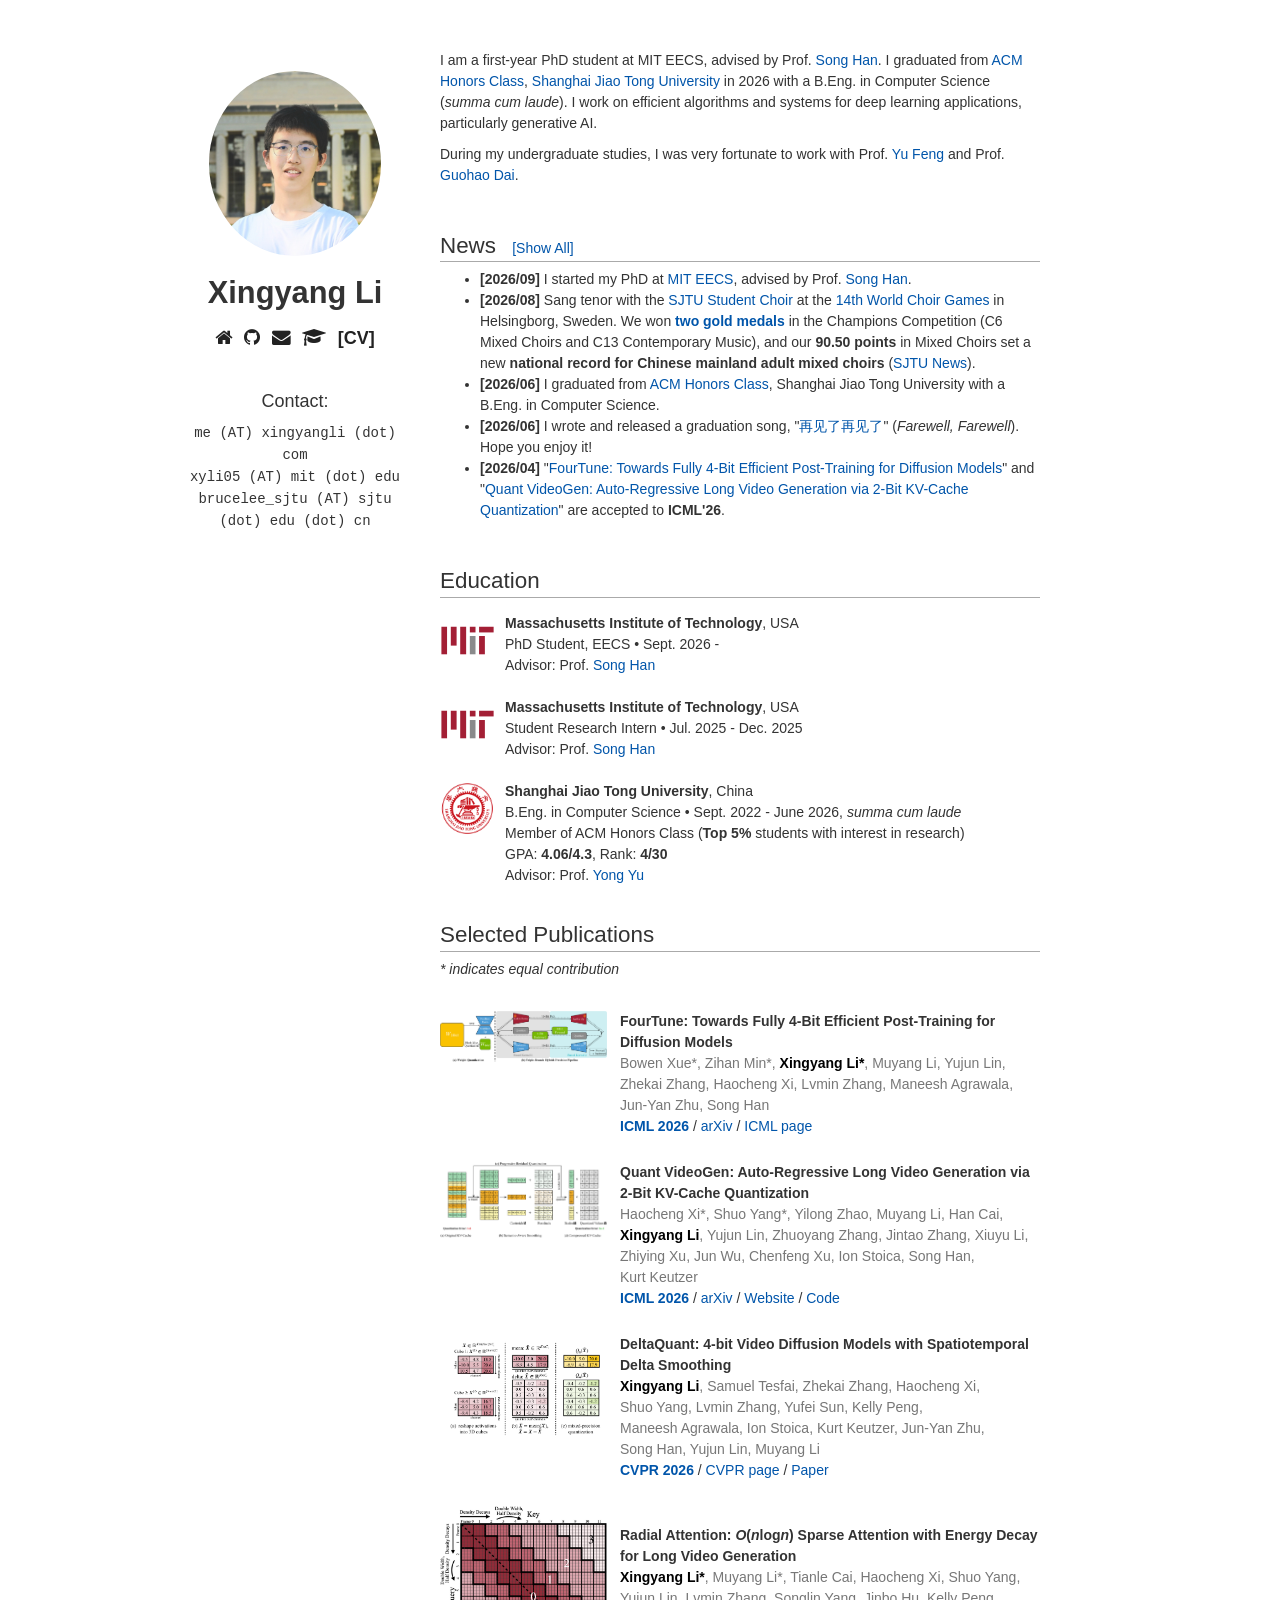
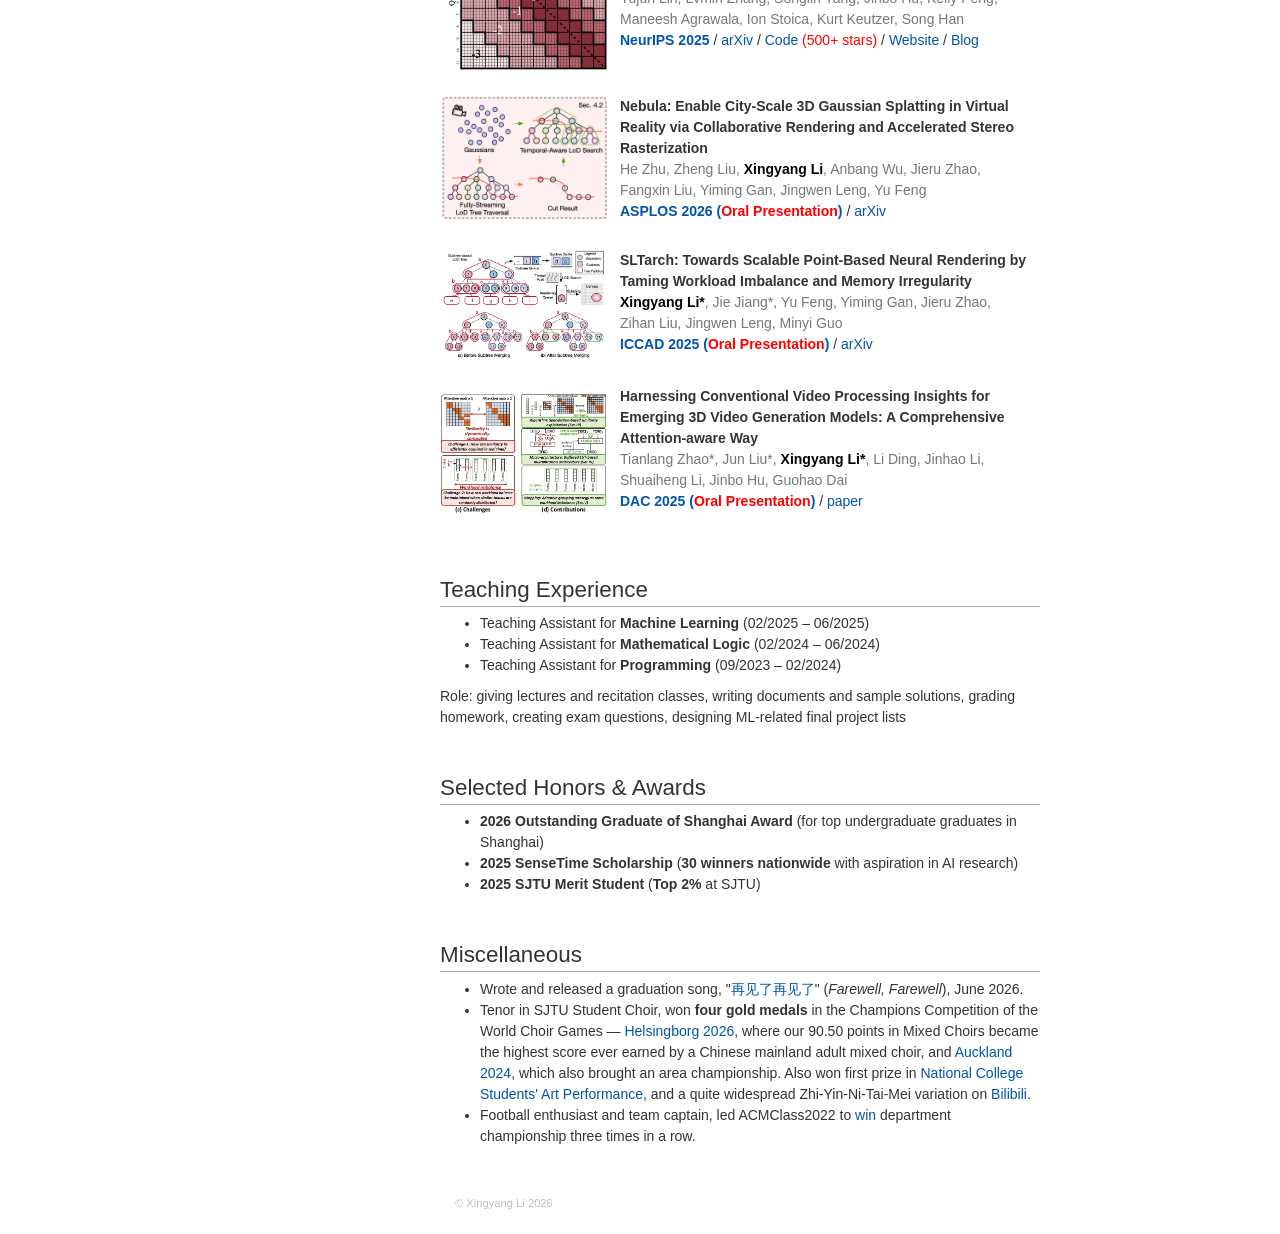
==== commit 26471e1d: "Now a first-year PhD student; add me@xingyangli.com; refresh CV Co-Authored-By: Claude Opus 5.5 (1M " ====
--- a/index.html
+++ b/index.html
@@ -19,6 +19,7 @@
     <meta charset="utf-8">
     <meta http-equiv="X-UA-Compatible" content="chrome=1">
     <title>Xingyang Li's Homepage</title>
+    <link rel="canonical" href="https://xingyangli.com/">
 
     <link rel="icon" type="image/png" href="./images/ACMClass.png">
     <link rel="stylesheet" href="stylesheets/styles.css">
@@ -149,9 +150,9 @@
         <h1><b>Xingyang Li</b></h1>
 
         <p>
-            <a href="https://acm.sjtu.edu.cn/~xyli"><font color="#222"><i class="fa fa-home fa-lg"></i></font></a> &nbsp
+            <a href="https://xingyangli.com"><font color="#222"><i class="fa fa-home fa-lg"></i></font></a> &nbsp
             <a href="https://github.com/radioheading"><font color="#222"><i class="fa fa-github fa-lg"></i> </font></a> &nbsp
-            <a href="mailto:brucelee_sjtu@sjtu.edu.cn"><font color="#222"><i class="fa fa-envelope fa-lg"></i> </font></a> &nbsp
+            <a href="mailto:me@xingyangli.com"><font color="#222"><i class="fa fa-envelope fa-lg"></i> </font></a> &nbsp
             <a href="https://scholar.google.com/citations?user=BbEZr2gAAAAJ&hl=en"><font color="#222"><i class="fa fa-graduation-cap fa-lg"></i> </font></a> &nbsp
             <a href="files/xingyangli_CV.pdf"><font color="#222" style="font-size: 18px; vertical-align: middle;"><b>[CV]</b></font></a>
         </p>
@@ -159,8 +160,9 @@
 
         <h4>Contact:</h4>
         <p>
+            <div><font face="courier">me (AT) xingyangli (dot) com </font> </div>
+            <div><font face="courier">xyli05 (AT) mit (dot) edu </font> </div>
             <div><font face="courier">brucelee_sjtu (AT) sjtu (dot) edu (dot) cn </font> </div>
-            <div><font face="courier">xyli05 (AT) mit (dot) edu </font> </div>
         </p>
 
         
@@ -171,7 +173,7 @@
       		<!-- About Me -->
       		<section  id="about">
 	    	    <!-- <h2>About Me</h2> -->
-                    <p>I am an incoming PhD student at MIT EECS, advised by Prof. <a href="https://songhan.mit.edu/">Song Han</a>. I graduated from <a href="https://acm.sjtu.edu.cn">ACM Honors Class</a>, <a href="https://www.sjtu.edu.cn/">Shanghai Jiao Tong University</a> in 2026 with a B.Eng. in Computer Science (<i>summa cum laude</i>). I work on efficient algorithms and systems for deep learning applications, particularly generative AI.</p>
+                    <p>I am a first-year PhD student at MIT EECS, advised by Prof. <a href="https://songhan.mit.edu/">Song Han</a>. I graduated from <a href="https://acm.sjtu.edu.cn">ACM Honors Class</a>, <a href="https://www.sjtu.edu.cn/">Shanghai Jiao Tong University</a> in 2026 with a B.Eng. in Computer Science (<i>summa cum laude</i>). I work on efficient algorithms and systems for deep learning applications, particularly generative AI.</p>
 
 	    			<p>During my undergraduate studies, I was very fortunate to work with Prof. <a href="https://yufenguofr.github.io">Yu Feng</a> and Prof. <a href="https://dai.sjtu.edu.cn/pepledetail.html?id=218">Guohao Dai</a>.</p>
 
@@ -183,6 +185,7 @@
                     <span id="news-toggle" style="cursor: pointer; font-size: 14px; color: #0055AA; margin-left: 10px;">[Show All]</span>
                 </h2>
                 <ul id="news-list">
+                    <li><b>[2026/09]</b> I started my PhD at <a href="https://www.eecs.mit.edu/">MIT EECS</a>, advised by Prof. <a href="https://songhan.mit.edu/">Song Han</a>.</li>
                     <li><b>[2026/08]</b> Sang tenor with the <a href="https://en.sjtu.edu.cn/">SJTU Student Choir</a> at the <a href="https://www.interkultur.com/events/world-choir-games/helsingborg-2026/">14th World Choir Games</a> in Helsingborg, Sweden. We won <a href="images/helsingborg2026.jpg"><b>two gold medals</b></a> in the Champions Competition (C6 Mixed Choirs and C13 Contemporary Music), and our <b>90.50 points</b> in Mixed Choirs set a new <b>national record for Chinese mainland adult mixed choirs</b> (<a href="https://mp.weixin.qq.com/s/PToCTYjrX6-wuNe_fTfdWA">SJTU News</a>).</li>
                     <li><b>[2026/06]</b> I graduated from <a href="https://acm.sjtu.edu.cn">ACM Honors Class</a>, Shanghai Jiao Tong University with a B.Eng. in Computer Science.</li>
                     <li><b>[2026/06]</b> I wrote and released a graduation song, "<a href="https://163cn.tv/baG4St07">再见了再见了</a>" (<i>Farewell, Farewell</i>). Hope you enjoy it!</li>
@@ -211,7 +214,7 @@
                         <span class="pull-left"><img src="./images/mit.png" width="55px" height="55px"/></span>
                         <div class="media-body">
                             <div><span style="font-weight: bold">Massachusetts Institute of Technology</span>, USA </div>
-                            <div>Incoming PhD Student, EECS &bull; 2026 - </div>
+                            <div>PhD Student, EECS &bull; Sept. 2026 - </div>
                             <div>Advisor: Prof. <a href="https://songhan.mit.edu/">Song Han</a></div>
                         </div>
                     </table>
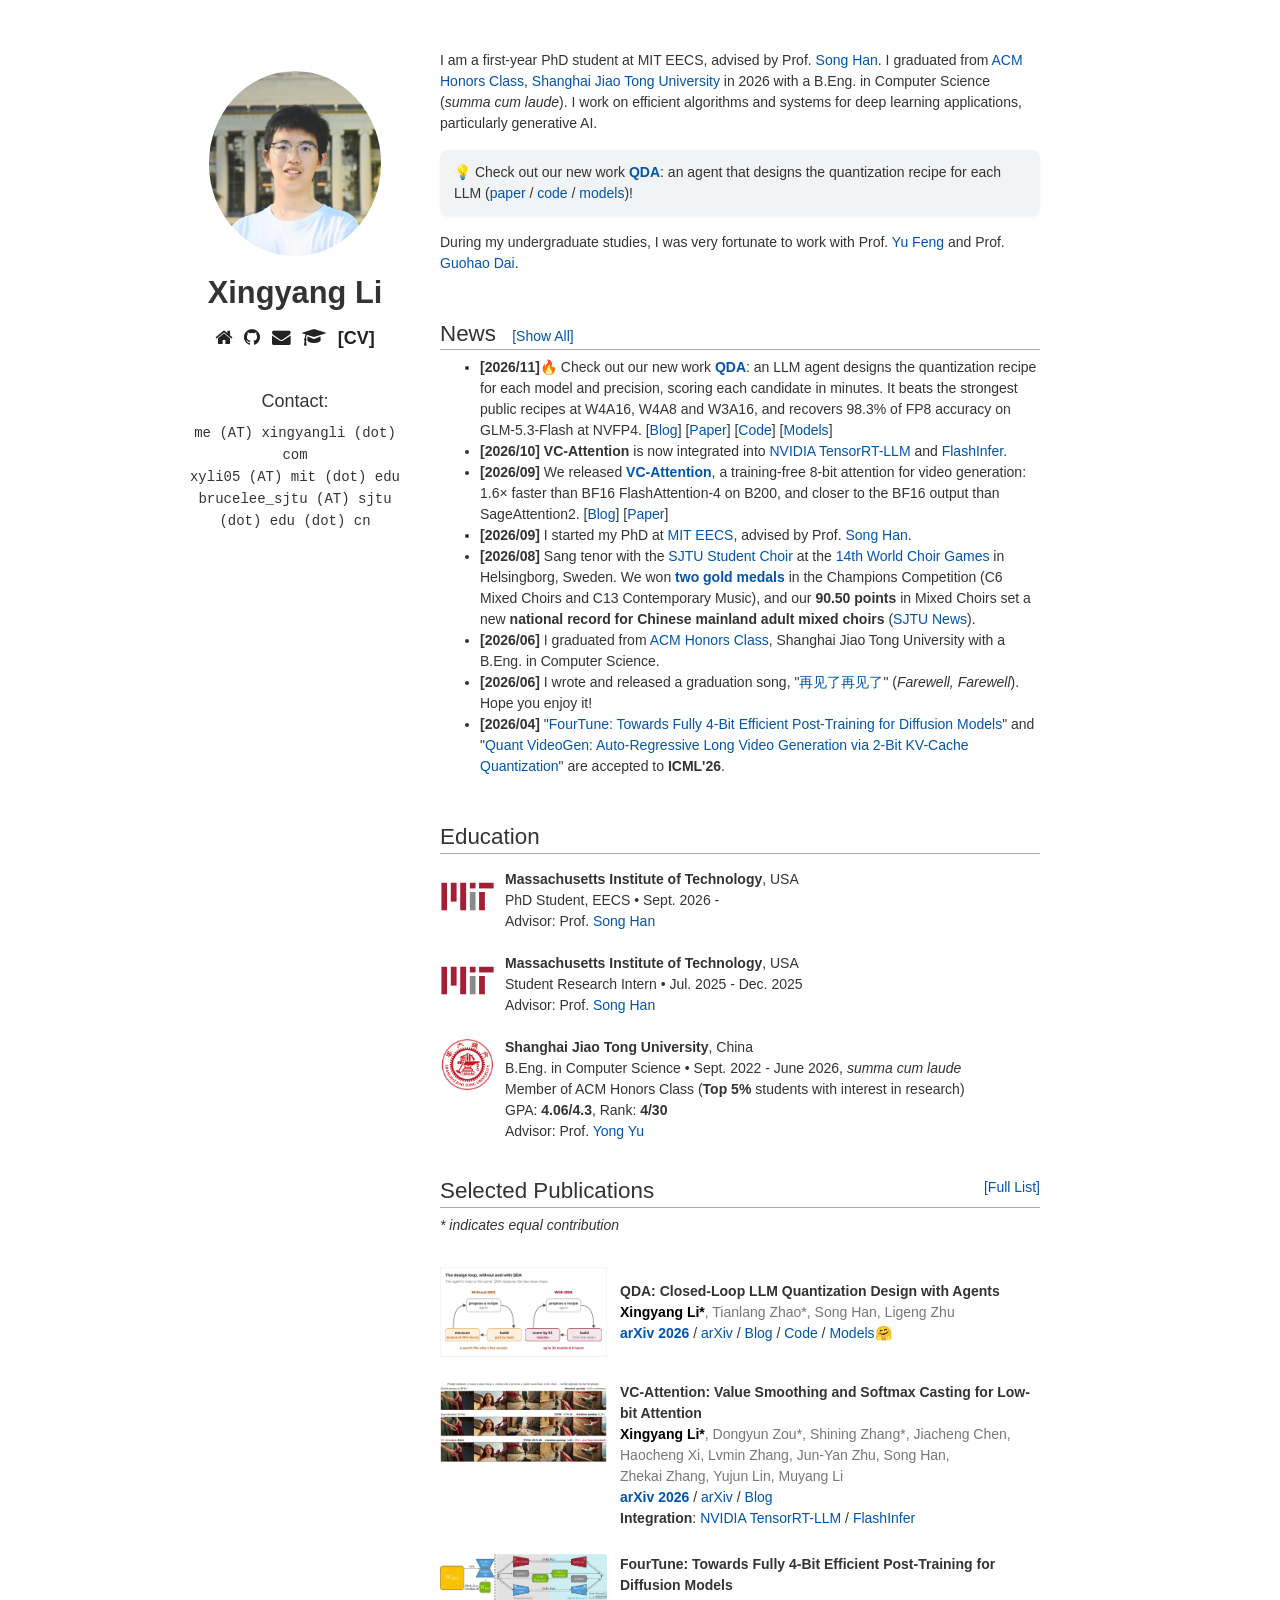
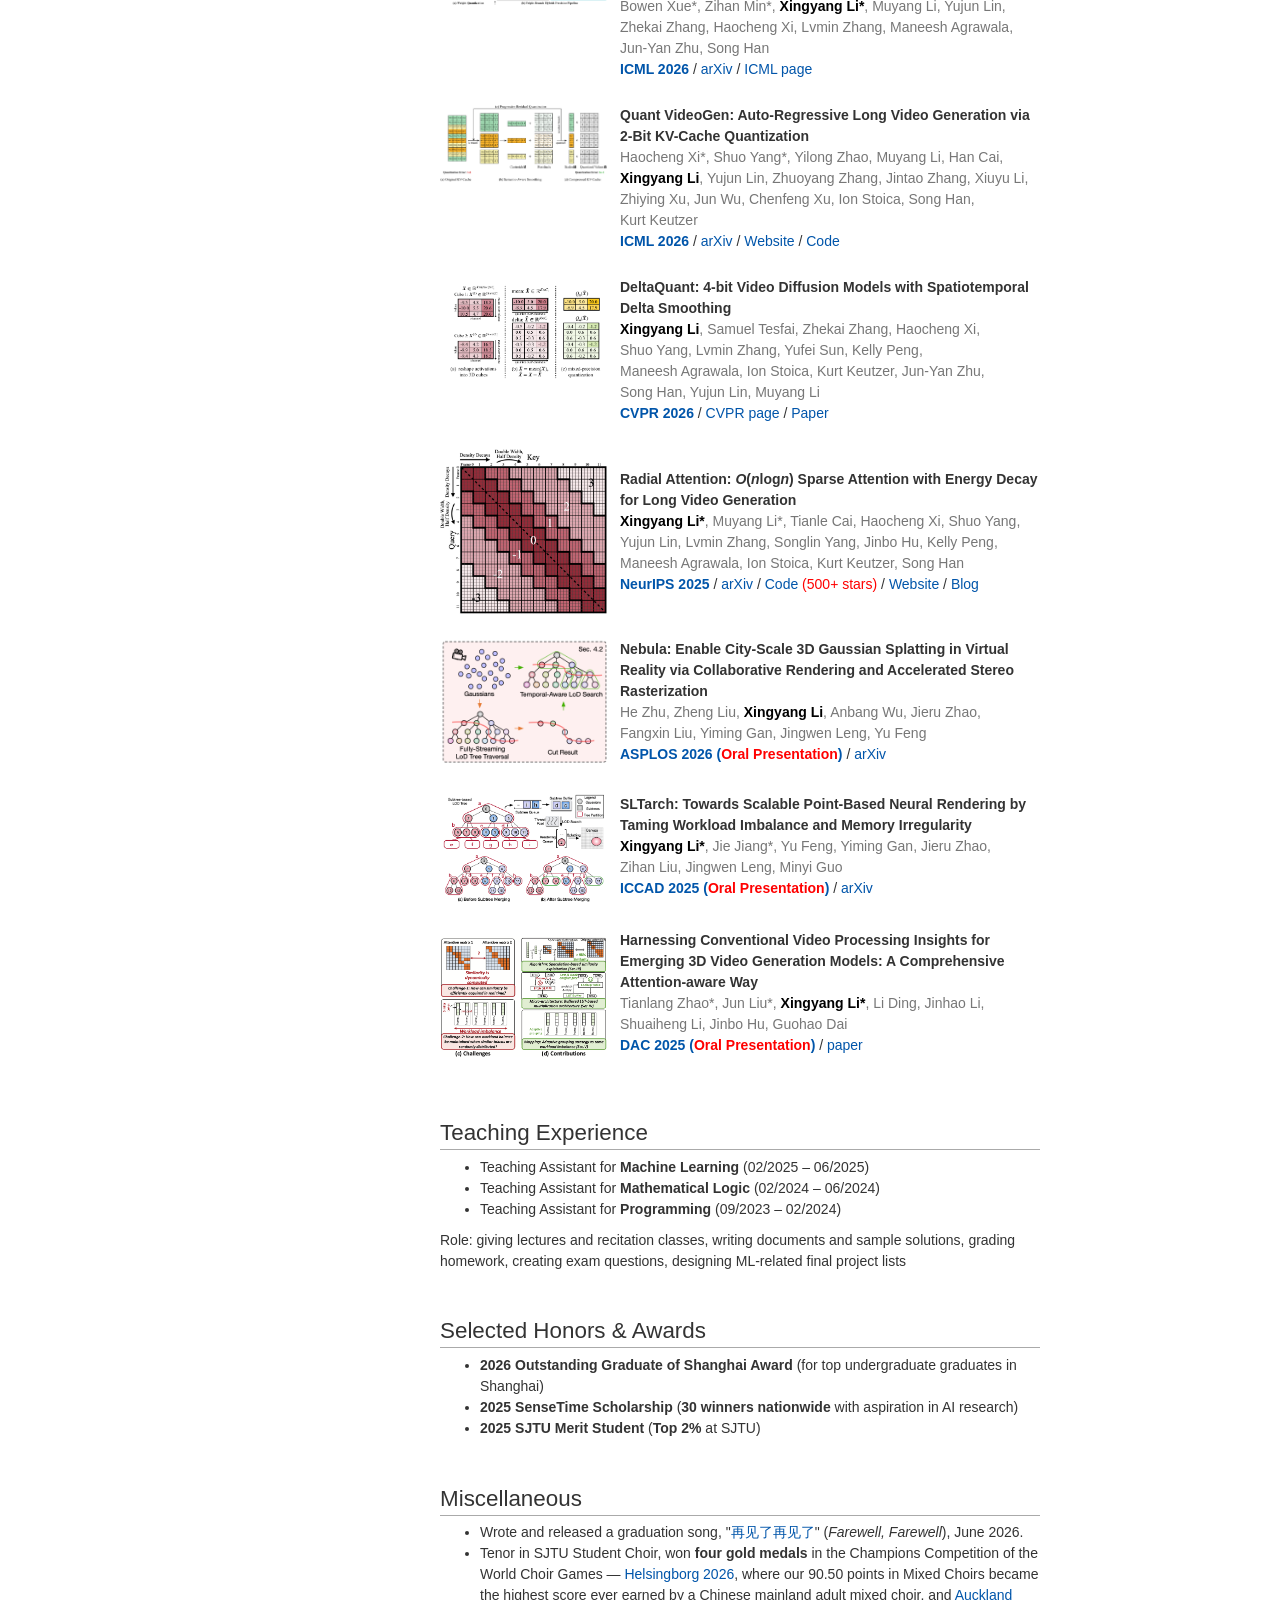
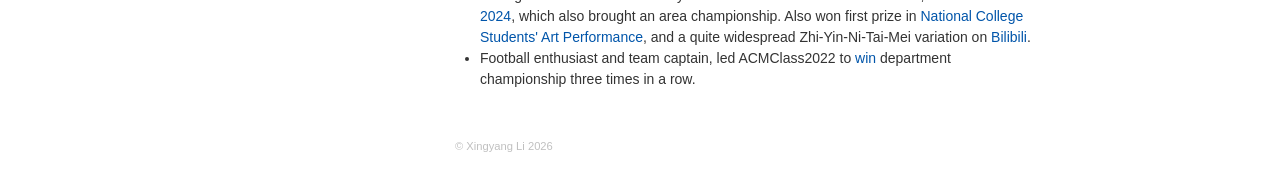
==== commit 0e7b7855: "Add QDA and VC-Attention: news, callout, publications with integrations; refresh CV Co-Authored-By: " ====
--- a/index.html
+++ b/index.html
@@ -175,6 +175,8 @@
 	    	    <!-- <h2>About Me</h2> -->
                     <p>I am a first-year PhD student at MIT EECS, advised by Prof. <a href="https://songhan.mit.edu/">Song Han</a>. I graduated from <a href="https://acm.sjtu.edu.cn">ACM Honors Class</a>, <a href="https://www.sjtu.edu.cn/">Shanghai Jiao Tong University</a> in 2026 with a B.Eng. in Computer Science (<i>summa cum laude</i>). I work on efficient algorithms and systems for deep learning applications, particularly generative AI.</p>
 
+                    <div class="callout"><span>💡 Check out our new work <a href="https://mit-han-lab.github.io/qda-blog/"><b>QDA</b></a>: an agent that designs the quantization recipe for each LLM (<a href="https://arxiv.org/abs/2611.23388">paper</a> / <a href="https://github.com/humanfia/qda">code</a>&nbsp;/ <a href="https://huggingface.co/qda-lab">models</a>)!</span></div>
+
 	    			<p>During my undergraduate studies, I was very fortunate to work with Prof. <a href="https://yufenguofr.github.io">Yu Feng</a> and Prof. <a href="https://dai.sjtu.edu.cn/pepledetail.html?id=218">Guohao Dai</a>.</p>
 
 				</section>
@@ -185,6 +187,9 @@
                     <span id="news-toggle" style="cursor: pointer; font-size: 14px; color: #0055AA; margin-left: 10px;">[Show All]</span>
                 </h2>
                 <ul id="news-list">
+                    <li><b>[2026/11]</b>🔥 Check out our new work <a href="https://mit-han-lab.github.io/qda-blog/"><b>QDA</b></a>: an LLM agent designs the quantization recipe for each model and precision, scoring each candidate in minutes. It beats the strongest public recipes at W4A16, W4A8 and W3A16, and recovers 98.3% of FP8 accuracy on GLM-5.3-Flash at NVFP4. [<a href="https://mit-han-lab.github.io/qda-blog/">Blog</a>] [<a href="https://arxiv.org/abs/2611.23388">Paper</a>] [<a href="https://github.com/humanfia/qda">Code</a>] [<a href="https://huggingface.co/qda-lab">Models</a>]</li>
+                    <li><b>[2026/10]</b> <b>VC-Attention</b> is now integrated into <a href="https://github.com/NVIDIA/TensorRT-LLM/pull/20068">NVIDIA TensorRT-LLM</a> and <a href="https://github.com/flashinfer-ai/flashinfer/pull/6306">FlashInfer</a>.</li>
+                    <li><b>[2026/09]</b> We released <a href="https://www.nunchux.ai/blog/attention-is-the-video-bottleneck"><b>VC-Attention</b></a>, a training-free 8-bit attention for video generation: 1.6&times; faster than BF16 FlashAttention-4 on B200, and closer to the BF16 output than SageAttention2. [<a href="https://www.nunchux.ai/blog/attention-is-the-video-bottleneck">Blog</a>] [<a href="https://arxiv.org/abs/2609.15810">Paper</a>]</li>
                     <li><b>[2026/09]</b> I started my PhD at <a href="https://www.eecs.mit.edu/">MIT EECS</a>, advised by Prof. <a href="https://songhan.mit.edu/">Song Han</a>.</li>
                     <li><b>[2026/08]</b> Sang tenor with the <a href="https://en.sjtu.edu.cn/">SJTU Student Choir</a> at the <a href="https://www.interkultur.com/events/world-choir-games/helsingborg-2026/">14th World Choir Games</a> in Helsingborg, Sweden. We won <a href="images/helsingborg2026.jpg"><b>two gold medals</b></a> in the Champions Competition (C6 Mixed Choirs and C13 Contemporary Music), and our <b>90.50 points</b> in Mixed Choirs set a new <b>national record for Chinese mainland adult mixed choirs</b> (<a href="https://mp.weixin.qq.com/s/PToCTYjrX6-wuNe_fTfdWA">SJTU News</a>).</li>
                     <li><b>[2026/06]</b> I graduated from <a href="https://acm.sjtu.edu.cn">ACM Honors Class</a>, Shanghai Jiao Tong University with a B.Eng. in Computer Science.</li>
@@ -243,10 +248,74 @@
 			
             <!-- Research -->
             <section  id="research">
-	            <h2>Selected Publications</h2>
+	            <h2>Selected Publications <span style="float:right; font-size: 14px;"><a href="https://scholar.google.com/citations?user=BbEZr2gAAAAJ&hl=en">[Full List]</a></span></h2>
                 <p><i>* indicates equal contribution</i></p>
 
                 <br>  <!--some padding-->
+
+                <!-- QDA -->
+                <section class="pub">
+                    <table width="100%" align="center" border="0">
+                        <tr>
+                            <td width="30%" valign="top">
+                                <a href="https://mit-han-lab.github.io/qda-blog/" class="image"><img src="images/qda-design-loop.png" width="93%" alt="QDA design loop"></a>
+                            </td>
+                            <td width="70%" align="center">
+                                <div class="title">QDA: Closed-Loop LLM Quantization Design with Agents</div>
+                                <div class="authors">
+                                  <span class="me">Xingyang Li*</span>,
+                                  <span class="author">Tianlang Zhao*</span>,
+                                  <span class="author">Song Han</span>,
+                                  <span class="author">Ligeng Zhu</span>
+                                </div>
+                                <div>
+                                    <span class="tag"><b>arXiv 2026</b></span> /
+                                    <span class="tag"><a href="https://arxiv.org/abs/2611.23388">arXiv</a></span> /
+                                    <span class="tag"><a href="https://mit-han-lab.github.io/qda-blog/">Blog</a></span> /
+                                    <span class="tag"><a href="https://github.com/humanfia/qda">Code</a></span> /
+                                    <span class="tag"><a href="https://huggingface.co/qda-lab">Models🤗</a></span>
+                                </div>
+                            </td>
+                        </tr>
+                    </table>
+                </section>
+
+                <!-- VC-Attention -->
+                <section class="pub">
+                    <table width="100%" align="center" border="0">
+                        <tr>
+                            <td width="30%" valign="top">
+                                <a href="https://arxiv.org/abs/2609.15810" class="image"><img src="images/vc-attention-teaser.jpg" width="93%" alt="VC-Attention teaser"></a>
+                            </td>
+                            <td width="70%" align="center">
+                                <div class="title">VC-Attention: Value Smoothing and Softmax Casting for Low-bit Attention</div>
+                                <div class="authors">
+                                  <span class="me">Xingyang Li*</span>,
+                                  <span class="author">Dongyun Zou*</span>,
+                                  <span class="author">Shining Zhang*</span>,
+                                  <span class="author">Jiacheng Chen</span>,
+                                  <span class="author">Haocheng Xi</span>,
+                                  <span class="author">Lvmin Zhang</span>,
+                                  <span class="author">Jun-Yan Zhu</span>,
+                                  <span class="author">Song Han</span>,
+                                  <span class="author">Zhekai Zhang</span>,
+                                  <span class="author">Yujun Lin</span>,
+                                  <span class="author">Muyang Li</span>
+                                </div>
+                                <div>
+                                    <span class="tag"><b>arXiv 2026</b></span> /
+                                    <span class="tag"><a href="https://arxiv.org/abs/2609.15810">arXiv</a></span> /
+                                    <span class="tag"><a href="https://www.nunchux.ai/blog/attention-is-the-video-bottleneck">Blog</a></span>
+                                </div>
+                                <div>
+                                    <b>Integration</b>:
+                                    <a href="https://github.com/NVIDIA/TensorRT-LLM/pull/20068">NVIDIA TensorRT-LLM</a> /
+                                    <a href="https://github.com/flashinfer-ai/flashinfer/pull/6306">FlashInfer</a>
+                                </div>
+                            </td>
+                        </tr>
+                    </table>
+                </section>
 
                 <!-- FourTune -->
                 <section class="pub">
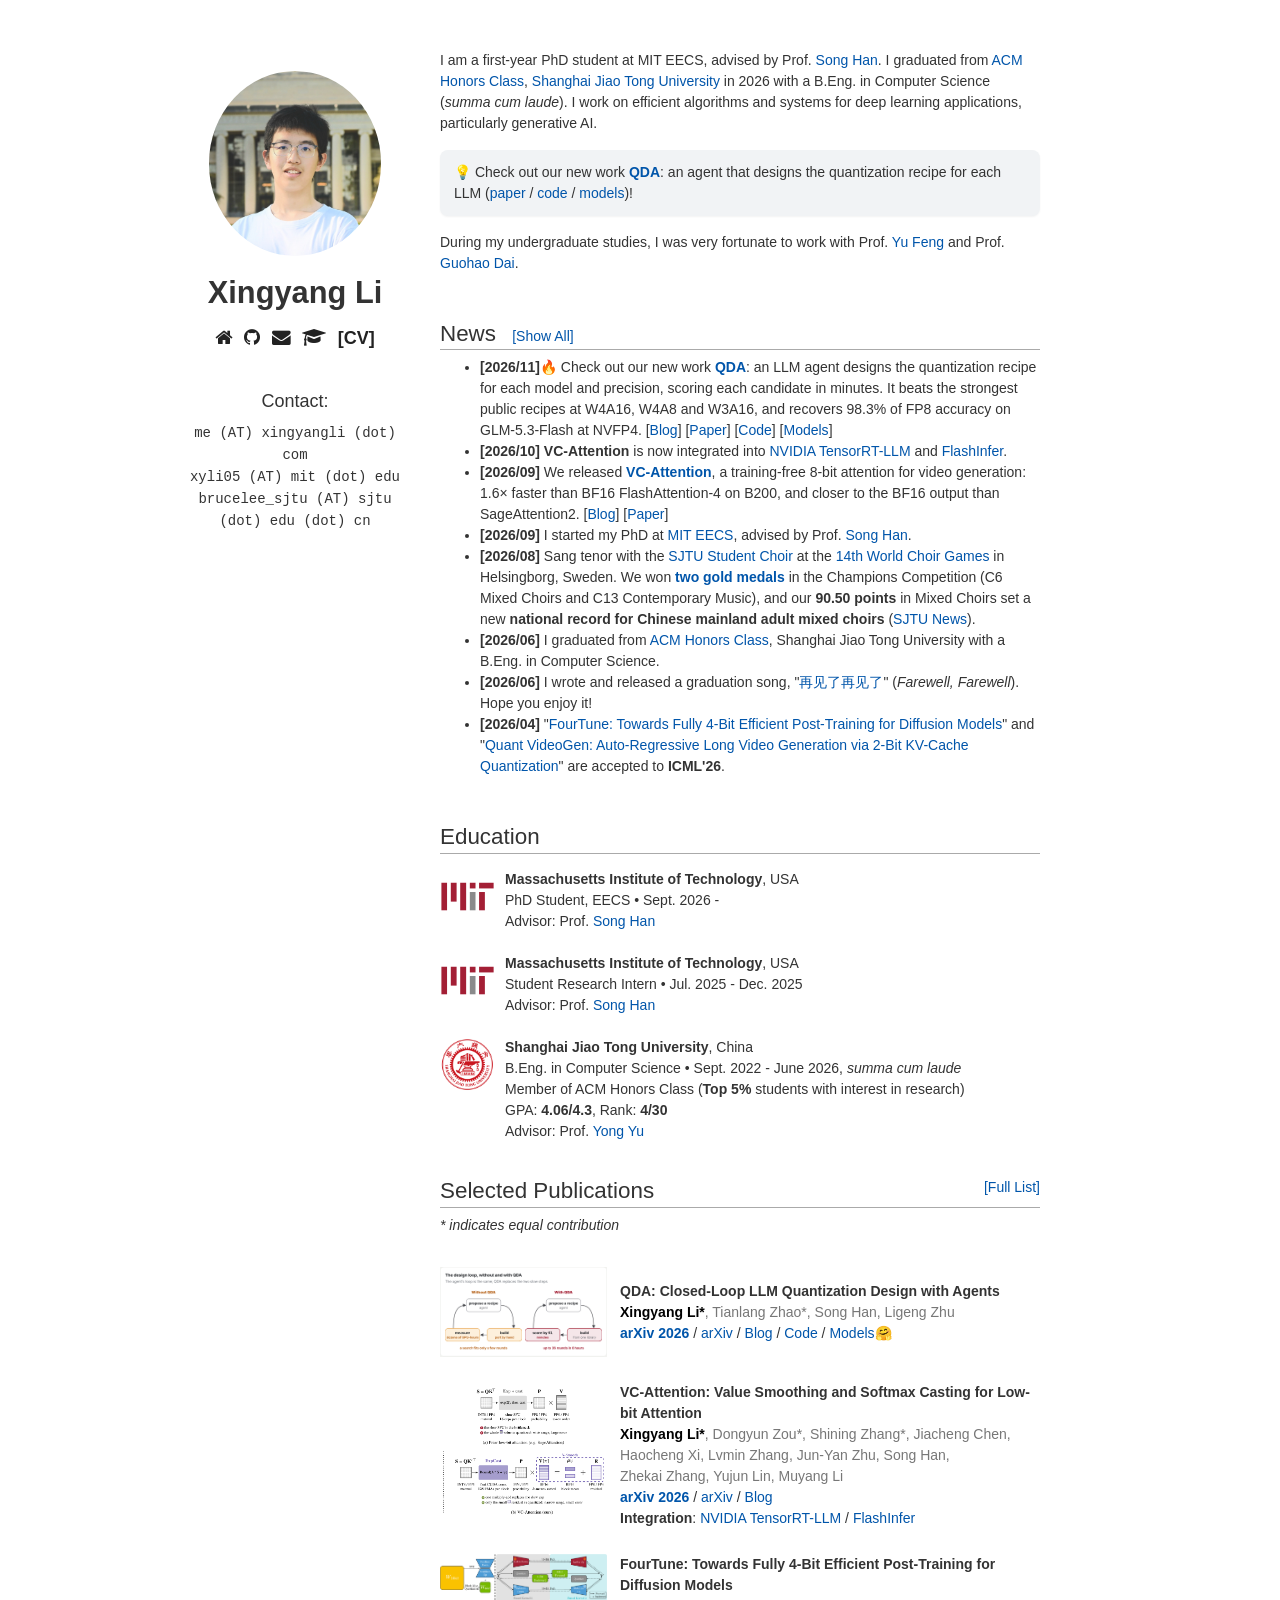
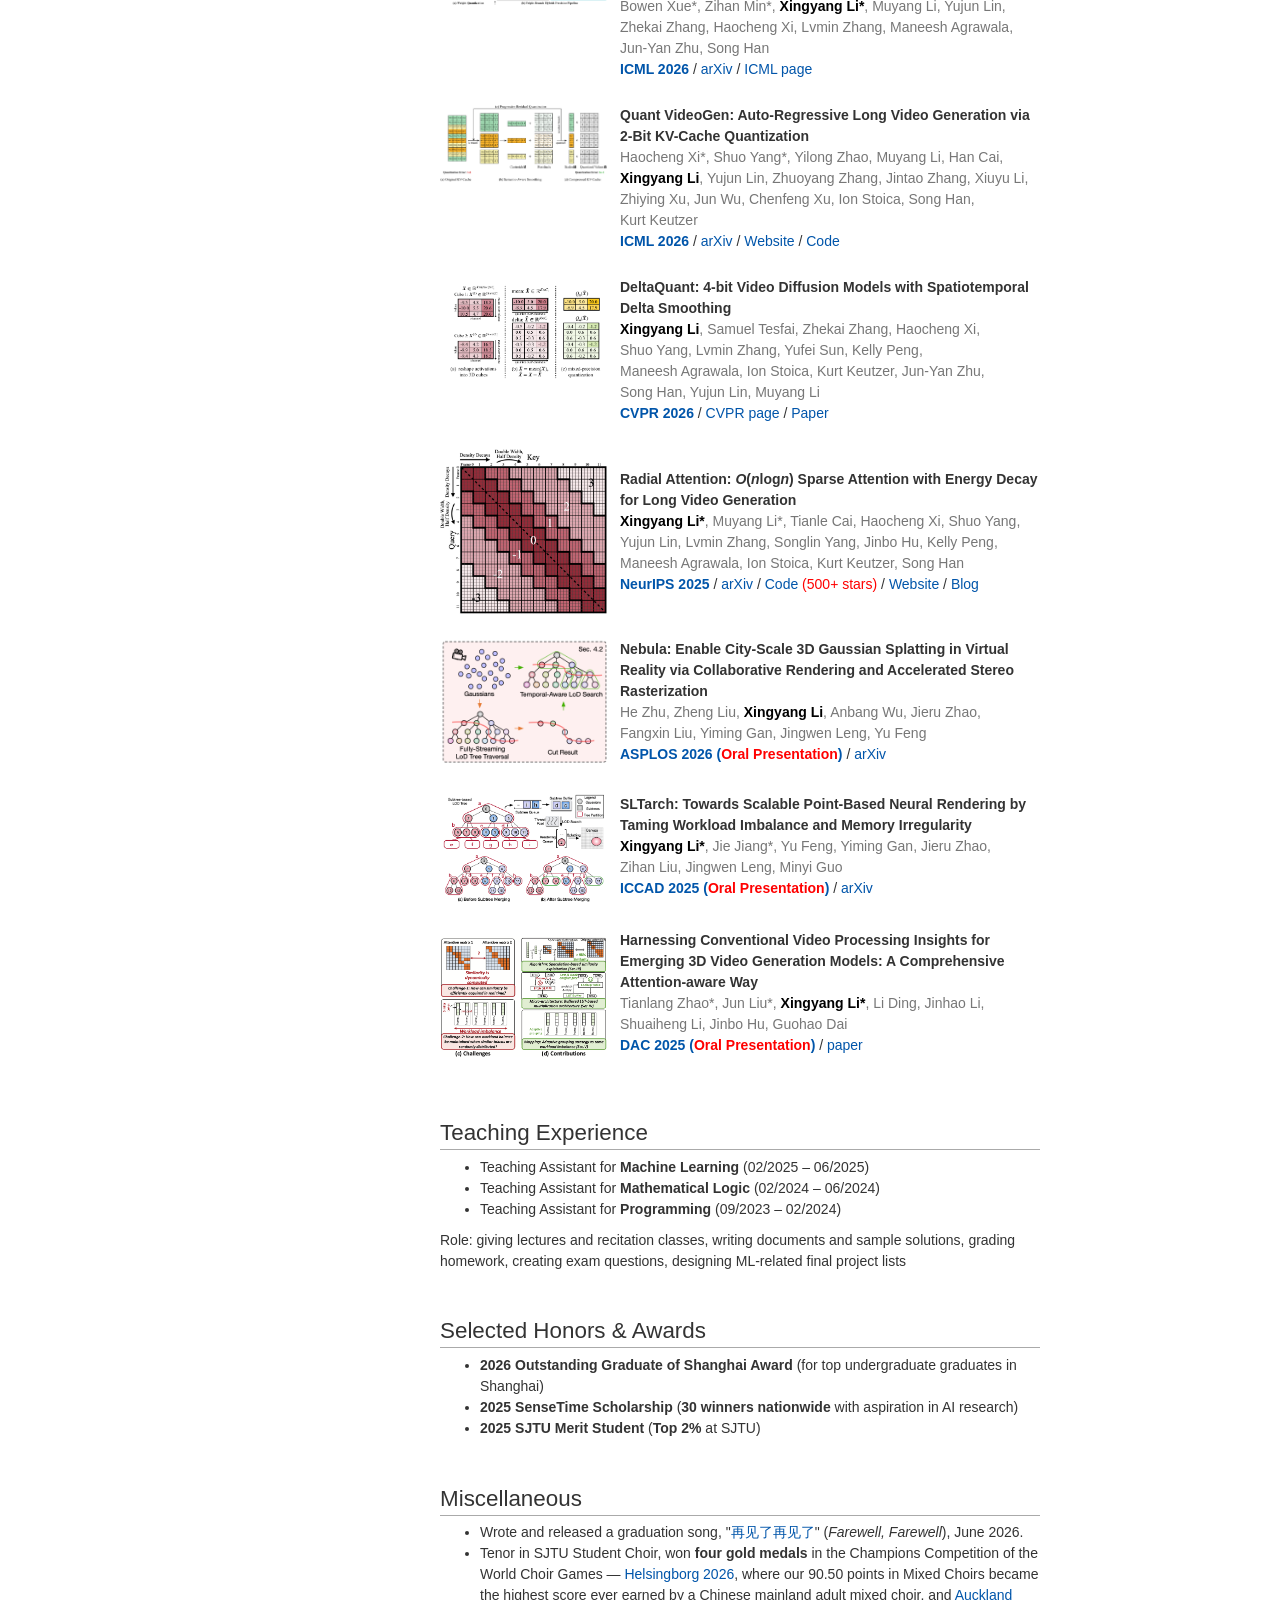
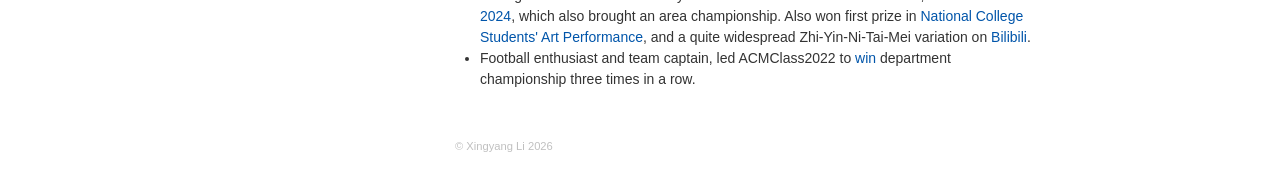
==== commit f35405b7: "VC-Attention thumbnail: use the method overview figure Co-Authored-By: Claude Opus 5.5 <noreply@anth" ====
--- a/index.html
+++ b/index.html
@@ -285,7 +285,7 @@
                     <table width="100%" align="center" border="0">
                         <tr>
                             <td width="30%" valign="top">
-                                <a href="https://arxiv.org/abs/2609.15810" class="image"><img src="images/vc-attention-teaser.jpg" width="93%" alt="VC-Attention teaser"></a>
+                                <a href="https://arxiv.org/abs/2609.15810" class="image"><img src="images/vc-attention-overview.png" width="93%" alt="VC-Attention overview"></a>
                             </td>
                             <td width="70%" align="center">
                                 <div class="title">VC-Attention: Value Smoothing and Softmax Casting for Low-bit Attention</div>
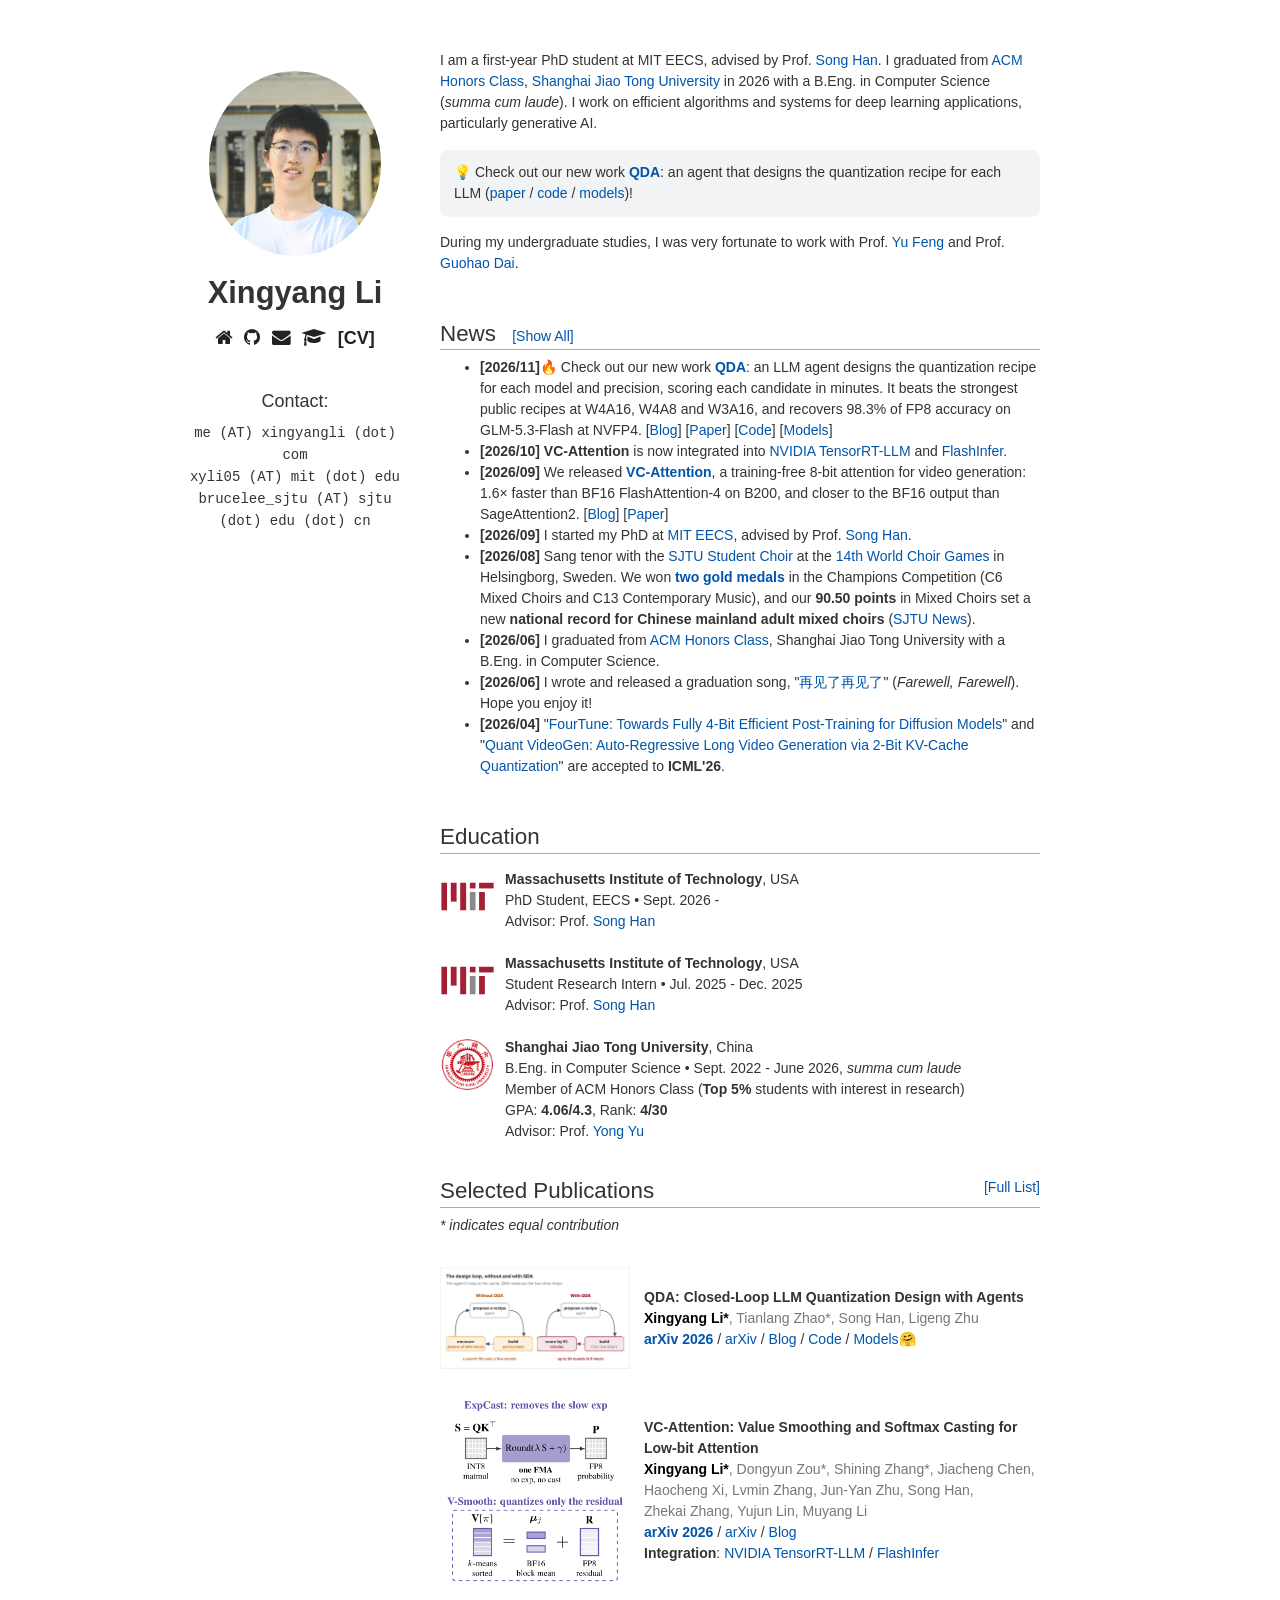
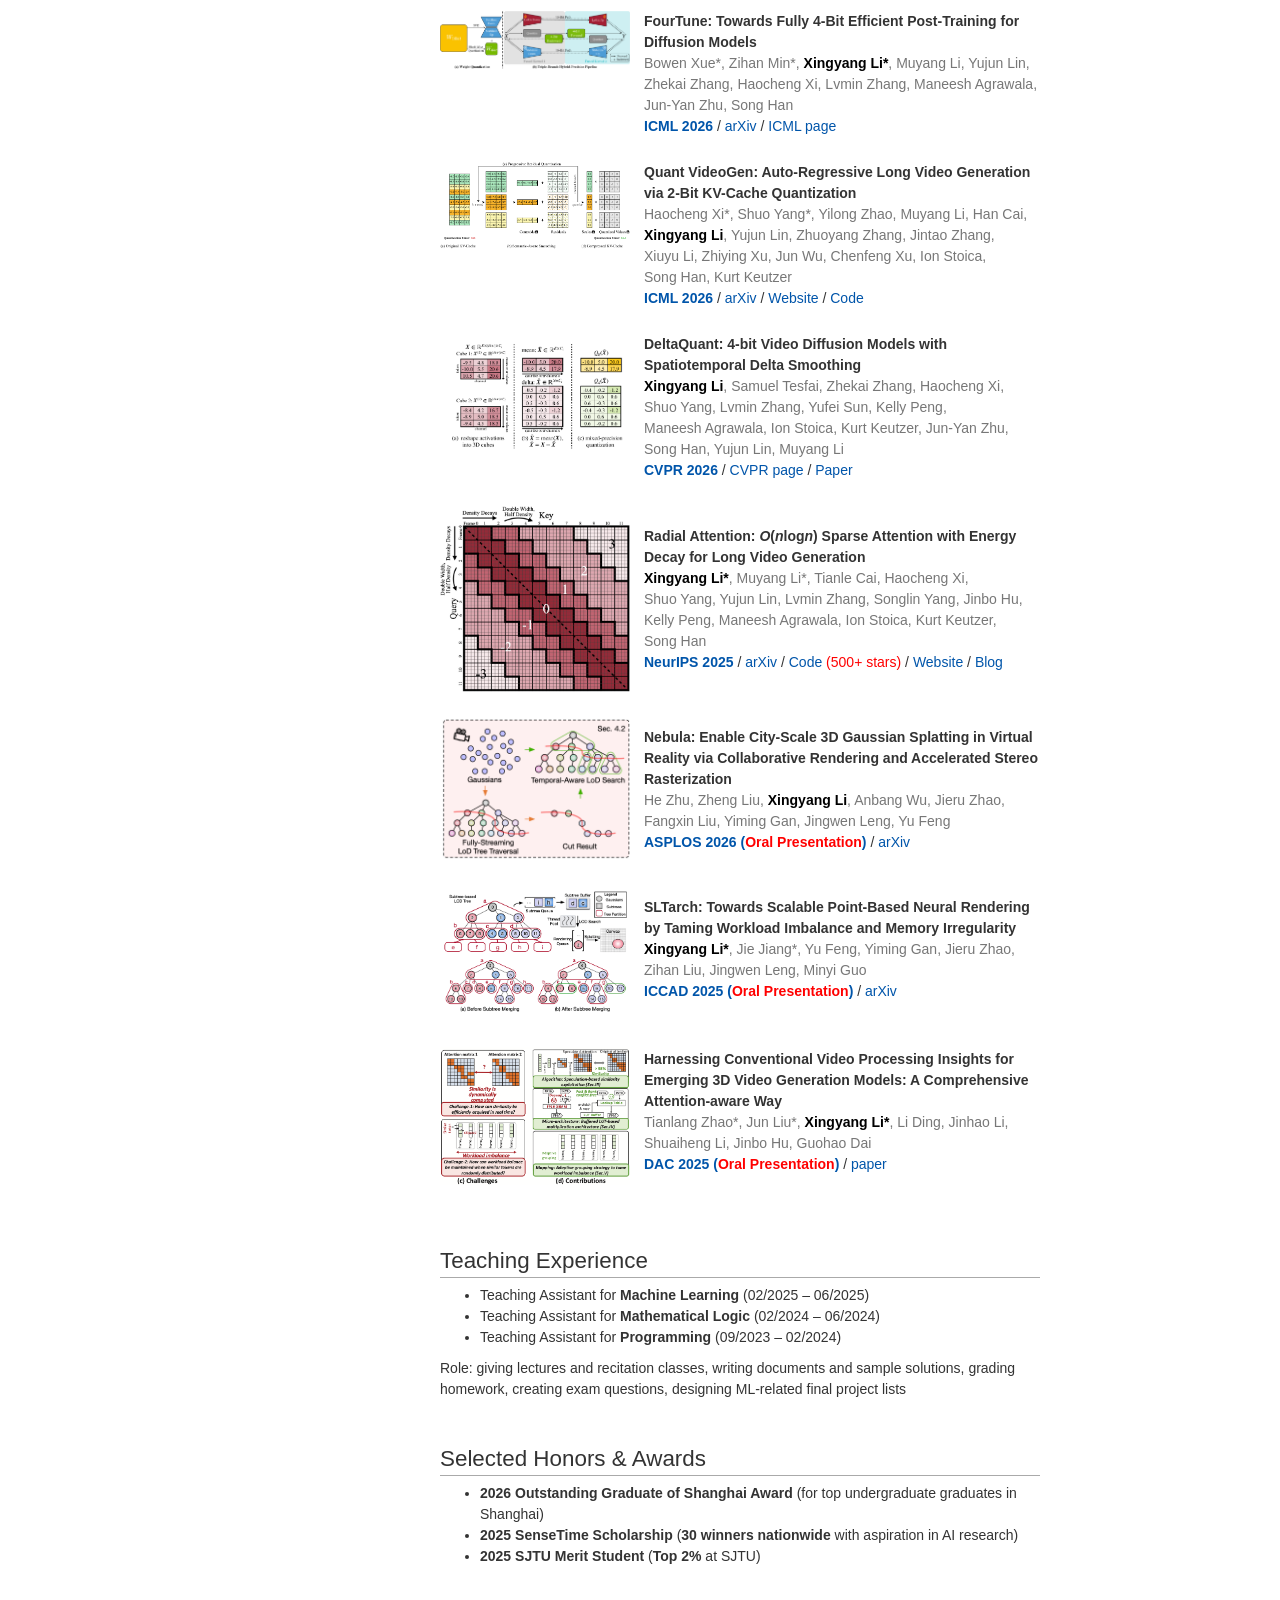
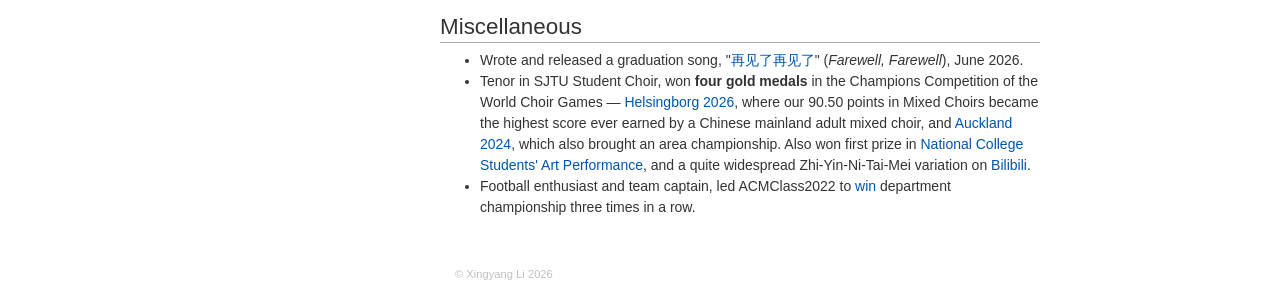
==== commit 75754bf2: "VC-Attention thumbnail: ours-only, two-row redraw; widen thumbnail column to 34% Co-Authored-By: Cla" ====
--- a/index.html
+++ b/index.html
@@ -257,10 +257,10 @@
                 <section class="pub">
                     <table width="100%" align="center" border="0">
                         <tr>
-                            <td width="30%" valign="top">
+                            <td width="34%" valign="top">
                                 <a href="https://mit-han-lab.github.io/qda-blog/" class="image"><img src="images/qda-design-loop.png" width="93%" alt="QDA design loop"></a>
                             </td>
-                            <td width="70%" align="center">
+                            <td width="66%" align="center">
                                 <div class="title">QDA: Closed-Loop LLM Quantization Design with Agents</div>
                                 <div class="authors">
                                   <span class="me">Xingyang Li*</span>,
@@ -284,10 +284,10 @@
                 <section class="pub">
                     <table width="100%" align="center" border="0">
                         <tr>
-                            <td width="30%" valign="top">
+                            <td width="34%" valign="top">
                                 <a href="https://arxiv.org/abs/2609.15810" class="image"><img src="images/vc-attention-overview.png" width="93%" alt="VC-Attention overview"></a>
                             </td>
-                            <td width="70%" align="center">
+                            <td width="66%" align="center">
                                 <div class="title">VC-Attention: Value Smoothing and Softmax Casting for Low-bit Attention</div>
                                 <div class="authors">
                                   <span class="me">Xingyang Li*</span>,
@@ -321,10 +321,10 @@
                 <section class="pub">
                     <table width="100%" align="center" border="0">
                         <tr>
-                            <td width="30%" valign="top">
+                            <td width="34%" valign="top">
                                 <a href="https://arxiv.org/abs/2607.05711" class="image"><img src="images/fourtune-fig1.png" width="93%" alt="FourTune Figure 1"></a>
                             </td>
-                            <td width="70%" align="center">
+                            <td width="66%" align="center">
                                 <div class="title">FourTune: Towards Fully 4-Bit Efficient Post-Training for Diffusion Models</div>
                                 <div class="authors">
                                   <span class="author">Bowen Xue*</span>,
@@ -353,10 +353,10 @@
                 <section class="pub">
                     <table width="100%" align="center" border="0">
                         <tr>
-                            <td width="30%" valign="top">
+                            <td width="34%" valign="top">
                                 <a href="https://arxiv.org/abs/2602.02958" class="image"><img src="images/quant-videogen-fig4.png" width="93%" alt="Quant VideoGen Figure 4"></a>
                             </td>
-                            <td width="70%" align="center">
+                            <td width="66%" align="center">
                                 <div class="title">Quant VideoGen: Auto-Regressive Long Video Generation via 2-Bit KV-Cache Quantization</div>
                                 <div class="authors">
                                   <span class="author">Haocheng Xi*</span>,
@@ -391,10 +391,10 @@
                 <section class="pub">
                     <table width="100%" align="center" border="0">
                         <tr>
-                            <td width="30%" valign="top">
+                            <td width="34%" valign="top">
                                 <a href="https://openaccess.thecvf.com/content/CVPR2026/papers/Li_DeltaQuant_4-bit_Video_Diffusion_Models_with_Spatiotemporal_Delta_Smoothing_CVPR_2026_paper.pdf" class="image"><img src="images/deltaquant-fig1.png" width="93%" alt="DeltaQuant Figure 1"></a>
                             </td>
-                            <td width="70%" align="center">
+                            <td width="66%" align="center">
                                 <div class="title">DeltaQuant: 4-bit Video Diffusion Models with Spatiotemporal Delta Smoothing</div>
                                 <div class="authors">
                                   <span class="me">Xingyang Li</span>,
@@ -427,10 +427,10 @@
                 <section class="pub">
                     <table width="100%" align="center" border="0">
                         <tr>
-                            <td width="30%" valign="top">
+                            <td width="34%" valign="top">
                                 <a href="https://hanlab.mit.edu/projects/radial-attention" class="image"><img src="images/radial-attention.jpg" width="93%" alt="Radial Attention"></a>
                             </td>
-                            <td width="70%" align="center">
+                            <td width="66%" align="center">
                                 <div class="title">Radial Attention: <i>O</i>(<i>n</i>log<i>n</i>) Sparse Attention with Energy Decay for Long Video Generation</div>
                                 <div class="authors">
                                   <span class="me">Xingyang Li*</span>,
@@ -464,10 +464,10 @@
                 <section class="pub">
                     <table width="100%" align="center" border="0">
                         <tr>
-                            <td width="30%" valign="top">
+                            <td width="34%" valign="top">
                                 <img src="images/nebula.png" width="93%" alt="Nebula">
                             </td>
-                            <td width="70%" align="center">
+                            <td width="66%" align="center">
                                 <div class="title">Nebula: Enable City-Scale 3D Gaussian Splatting in Virtual Reality via Collaborative Rendering and Accelerated Stereo Rasterization</div>
                                 <div class="authors">
                                   <span class="author">He Zhu</span>,
@@ -493,10 +493,10 @@
                 <section class="pub">
                     <table width="100%" align="center" border="0">
                         <tr>
-                            <td width="30%" valign="top">
+                            <td width="34%" valign="top">
                                 <a href="https://arxiv.org/abs/2507.21499" class="image"><img src="images/SLTarch_combined.png" width="93%" alt="SLTarch"></a>
                             </td>
-                            <td width="70%" align="center">
+                            <td width="66%" align="center">
                                 <div class="title">SLTarch: Towards Scalable Point-Based Neural Rendering by Taming Workload Imbalance and Memory Irregularity</div>
                                 <div class="authors">
                                   <span class="me">Xingyang Li*</span>,
@@ -521,10 +521,10 @@
                 <section class="pub">
                     <table width="100%" align="center" border="0">
                         <tr>
-                            <td width="30%" valign="top">
+                            <td width="34%" valign="top">
                                 <a href="https://dai.sjtu.edu.cn/my_file/pdf/64e0dc2d-66d6-46b6-9ea1-99c90e1cf293.pdf" class="image"><img src="images/harness.png" width="93%" alt="Harnessing Conventional Video Processing"></a>
                             </td>
-                            <td width="70%" align="center">
+                            <td width="66%" align="center">
                                 <div class="title">Harnessing Conventional Video Processing Insights for Emerging 3D Video Generation Models: A Comprehensive Attention-aware Way</div>
                                 <div class="authors">
                                   <span class="author">Tianlang Zhao*</span>,
